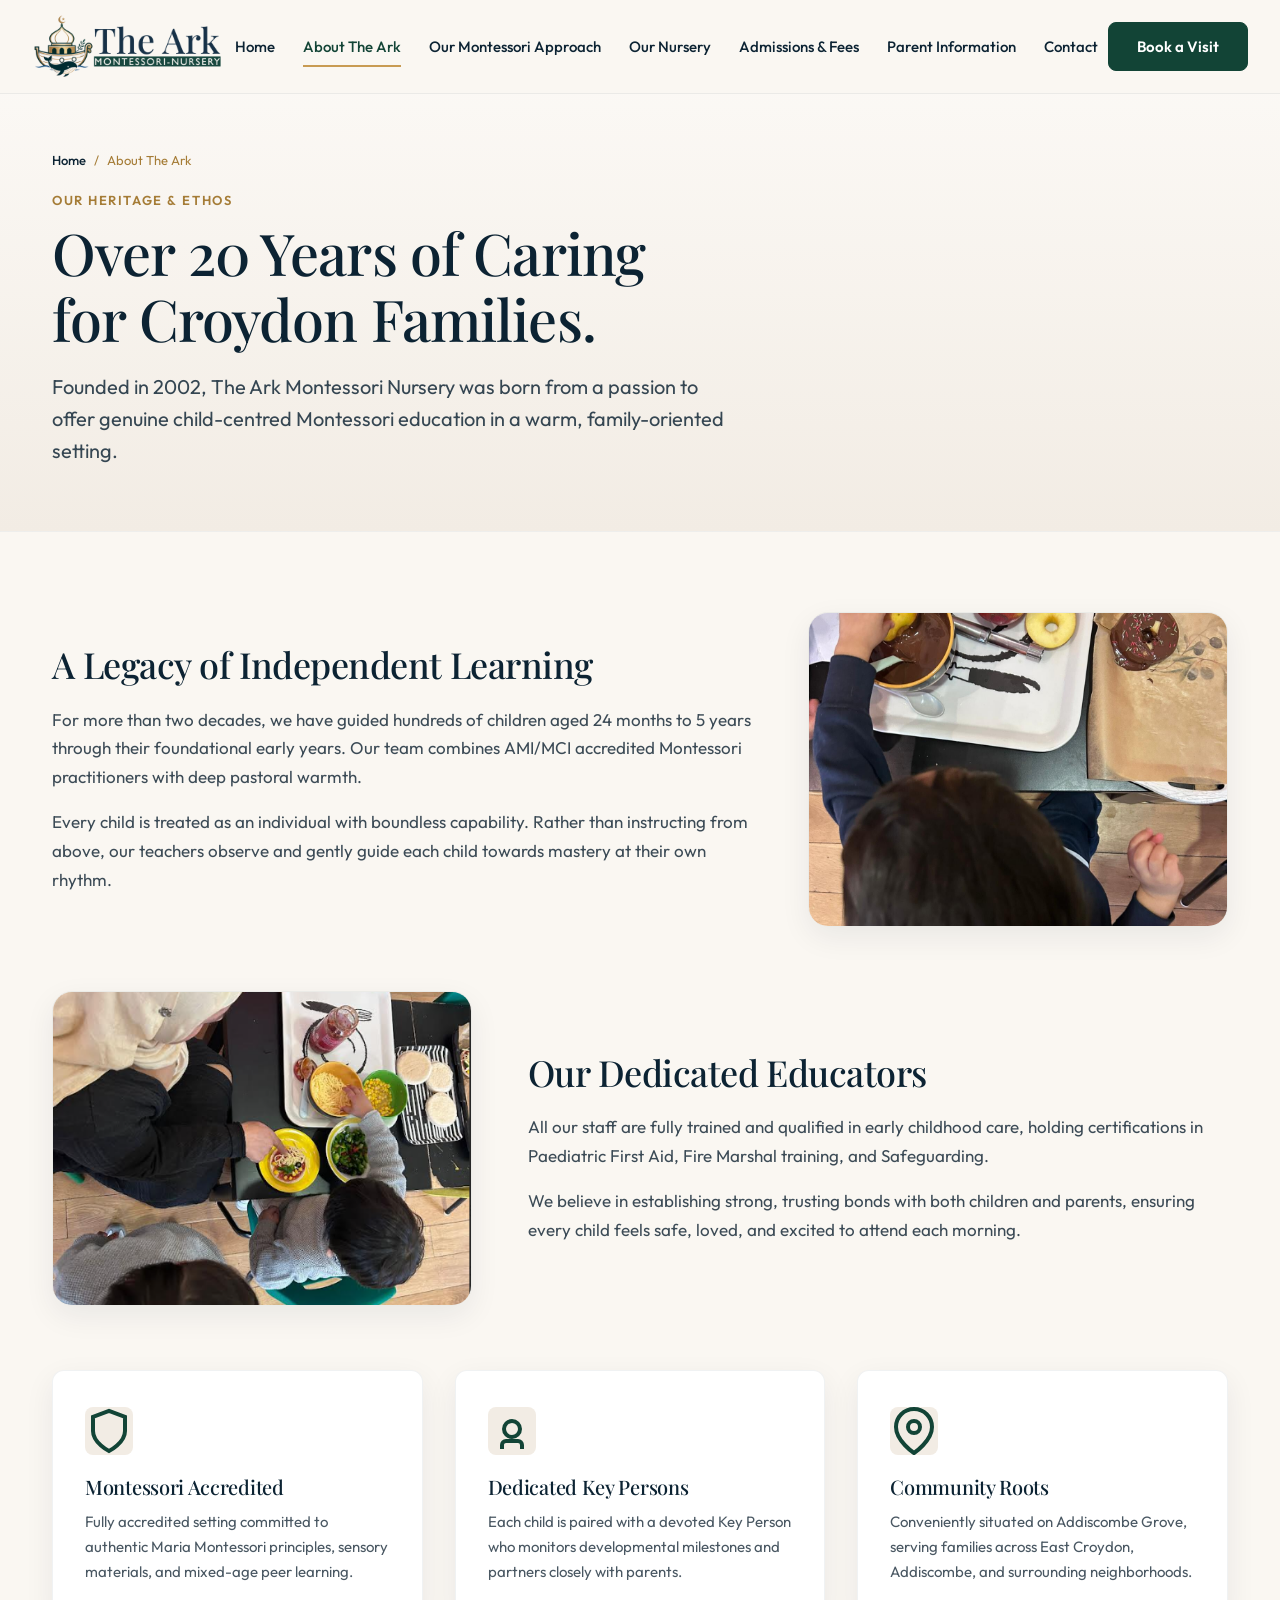
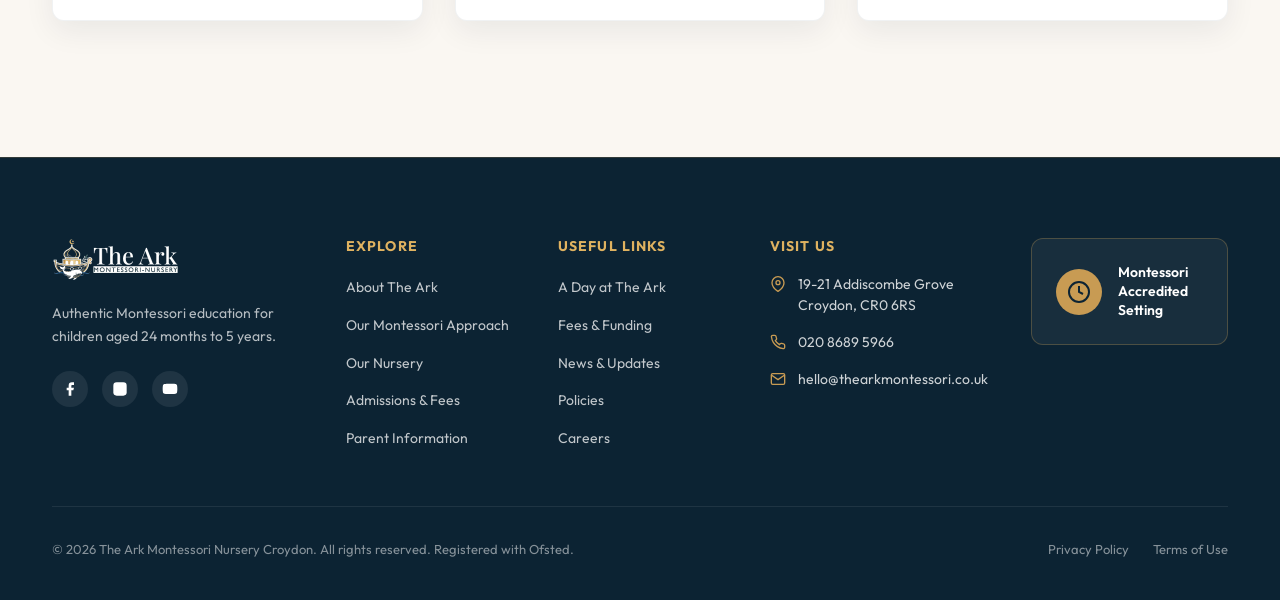
==== about.html @ 9f6eb1d5 "Update Step 1-4 apparatus images to vibrant high-res studio photography & enhance card sizing" ====
<!DOCTYPE html>
<html lang="en">
<head>
  <meta charset="UTF-8">
  <meta name="viewport" content="width=device-width, initial-scale=1.0">
  <title>About Us | The Ark Montessori Nursery Croydon</title>
  <meta name="description" content="Learn about The Ark Montessori Nursery's 20+ year heritage in Croydon, our qualified educators, and our dedication to authentic child-led Montessori education.">
  
  <link rel="stylesheet" href="css/tokens.css">
  <link rel="stylesheet" href="css/base.css">
  <link rel="stylesheet" href="css/header.css">
  <link rel="stylesheet" href="css/subpages.css">
  <link rel="stylesheet" href="css/footer.css">
  <link rel="stylesheet" href="css/modal.css">
</head>
<body>

  <!-- Site Header -->
  <header class="site-header" id="header">
    <div class="header-inner">
      <a href="index.html" class="brand-logo" aria-label="The Ark Home">
        <img src="assets/images/logo-horizontal.png" alt="The Ark Montessori Nursery">
      </a>
      <nav class="desktop-nav" aria-label="Primary Navigation">
        <a href="index.html" class="nav-link">Home</a>
        <a href="about.html" class="nav-link active">About The Ark</a>
        <a href="our-approach.html" class="nav-link">Our Montessori Approach</a>
        <a href="our-environment.html" class="nav-link">Our Nursery</a>
        <a href="admissions.html" class="nav-link">Admissions & Fees</a>
        <a href="parent-info.html" class="nav-link">Parent Information</a>
        <a href="contact.html" class="nav-link">Contact</a>
      </nav>
      <div class="header-actions">
        <button type="button" class="btn btn-primary btn-book-visit">Book a Visit</button>
        <button type="button" class="mobile-toggle" aria-label="Toggle navigation menu" aria-expanded="false">
          <span class="hamburger-line"></span>
          <span class="hamburger-line"></span>
          <span class="hamburger-line"></span>
        </button>
      </div>
    </div>
  </header>

  <!-- Mobile Drawer -->
  <div class="mobile-drawer-backdrop"></div>
  <aside class="mobile-drawer">
    <ul class="mobile-nav-list">
      <li><a href="index.html" class="mobile-nav-link">Home <span>→</span></a></li>
      <li><a href="about.html" class="mobile-nav-link">About The Ark <span>→</span></a></li>
      <li><a href="our-approach.html" class="mobile-nav-link">Our Montessori Approach <span>→</span></a></li>
      <li><a href="our-environment.html" class="mobile-nav-link">Our Nursery <span>→</span></a></li>
      <li><a href="admissions.html" class="mobile-nav-link">Admissions & Fees <span>→</span></a></li>
      <li><a href="parent-info.html" class="mobile-nav-link">Parent Information <span>→</span></a></li>
      <li><a href="contact.html" class="mobile-nav-link">Contact <span>→</span></a></li>
    </ul>
  </aside>

  <main>
    <!-- Subpage Hero -->
    <section class="subpage-hero">
      <div class="container">
        <div class="breadcrumb">
          <a href="index.html">Home</a> <span>/</span> <span>About The Ark</span>
        </div>
        <span class="eyebrow">OUR HERITAGE & ETHOS</span>
        <h1 class="subpage-title">Over 20 Years of Caring<br>for Croydon Families.</h1>
        <p class="subpage-lead">Founded in 2002, The Ark Montessori Nursery was born from a passion to offer genuine child-centred Montessori education in a warm, family-oriented setting.</p>
      </div>
    </section>

    <!-- Subpage Content -->
    <section class="subpage-content">
      <div class="container">
        <div class="subpage-split">
          <div>
            <h2 style="font-size: 2.25rem; margin-bottom: 1.25rem; font-weight: 500;">A Legacy of Independent Learning</h2>
            <p style="margin-bottom: 1rem;">For more than two decades, we have guided hundreds of children aged 24 months to 5 years through their foundational early years. Our team combines AMI/MCI accredited Montessori practitioners with deep pastoral warmth.</p>
            <p>Every child is treated as an individual with boundless capability. Rather than instructing from above, our teachers observe and gently guide each child towards mastery at their own rhythm.</p>
          </div>
          <div class="subpage-image-box">
            <img src="assets/images/legacy-children.jpg" alt="Children engaged in learning at The Ark Montessori Nursery">
          </div>
        </div>

        <div class="subpage-split reverse">
          <div class="subpage-image-box">
            <img src="assets/images/team-educators.png" alt="The Ark Montessori Nursery qualified early years educators">
          </div>
          <div>
            <h2 style="font-size: 2.25rem; margin-bottom: 1.25rem; font-weight: 500;">Our Dedicated Educators</h2>
            <p style="margin-bottom: 1rem;">All our staff are fully trained and qualified in early childhood care, holding certifications in Paediatric First Aid, Fire Marshal training, and Safeguarding.</p>
            <p>We believe in establishing strong, trusting bonds with both children and parents, ensuring every child feels safe, loved, and excited to attend each morning.</p>
          </div>
        </div>

        <div class="feature-grid">
          <div class="feature-card">
            <div class="feature-card-icon">
              <svg viewBox="0 0 24 24" fill="none" stroke="currentColor" stroke-width="2"><path d="M12 22C12 22 20 18 20 12V5L12 2L4 5V12C4 18 12 22 12 22Z"/></svg>
            </div>
            <h3 class="feature-card-title">Montessori Accredited</h3>
            <p class="feature-card-desc">Fully accredited setting committed to authentic Maria Montessori principles, sensory materials, and mixed-age peer learning.</p>
          </div>

          <div class="feature-card">
            <div class="feature-card-icon">
              <svg viewBox="0 0 24 24" fill="none" stroke="currentColor" stroke-width="2"><path d="M17 21V19C17 17.9 16.1 17 15 17H9C7.9 17 7 17.9 7 19V21"/><circle cx="12" cy="11" r="4"/></svg>
            </div>
            <h3 class="feature-card-title">Dedicated Key Persons</h3>
            <p class="feature-card-desc">Each child is paired with a devoted Key Person who monitors developmental milestones and partners closely with parents.</p>
          </div>

          <div class="feature-card">
            <div class="feature-card-icon">
              <svg viewBox="0 0 24 24" fill="none" stroke="currentColor" stroke-width="2"><path d="M21 10C21 17 12 23 12 23C12 23 3 17 3 10C3 5 7 1 12 1C17 1 21 5 21 10Z"/><circle cx="12" cy="10" r="3"/></svg>
            </div>
            <h3 class="feature-card-title">Community Roots</h3>
            <p class="feature-card-desc">Conveniently situated on Addiscombe Grove, serving families across East Croydon, Addiscombe, and surrounding neighborhoods.</p>
          </div>
        </div>
      </div>
    </section>
  </main>

  <!-- Site Footer (Unified Modular Component) -->
  <footer class="site-footer"></footer>

  <script type="module" src="js/main.js"></script>
</body>
</html>
---- css/tokens.css ----
/**
 * The Ark Montessori Nursery - Design Tokens
 * Master Brand Palette & Design Constants
 */

:root {
  /* Brand Palette from Official Ark Identity */
  --color-navy: #0C2333;
  --color-navy-dark: #071722;
  --color-navy-light: #18374D;
  
  --color-forest: #124436;
  --color-forest-dark: #0D3328;
  --color-forest-light: #1B5C4A;
  --color-teal: #1A4D43;
  
  --color-gold: #C89B53;
  --color-gold-light: #DFB260;
  --color-gold-dark: #A57C36;
  --color-gold-subtle: #F4E8D2;
  
  --color-cream: #FAF7F2;
  --color-cream-light: #FDFBF8;
  --color-sand: #F2ECE4;
  --color-sand-dark: #E5DCD1;
  --color-warm-gray: #716D68;
  --color-warm-gray-light: #9B968F;
  
  --color-terracotta: #C26D55;
  --color-terracotta-light: #E7A896;
  
  --color-white: #FFFFFF;
  --color-black: #111111;
  
  /* Typography */
  --font-serif: 'Playfair Display', Georgia, serif;
  --font-serif-accent: 'Newsreader', 'Cormorant Garamond', 'Playfair Display', Georgia, serif;
  --font-sans: 'Outfit', -apple-system, BlinkMacSystemFont, 'Segoe UI', Roboto, sans-serif;
  
  /* Spacing Scale */
  --space-xs: 0.25rem;
  --space-sm: 0.5rem;
  --space-md: 1rem;
  --space-lg: 1.5rem;
  --space-xl: 2rem;
  --space-2xl: 3rem;
  --space-3xl: 4.5rem;
  --space-4xl: 6rem;
  
  /* Layout & Containers */
  --container-max: 1240px;
  --container-wide: 1380px;
  --container-narrow: 980px;
  --header-height: 94px;
  
  /* Radii */
  --radius-xs: 4px;
  --radius-sm: 8px;
  --radius-md: 12px;
  --radius-lg: 20px;
  --radius-xl: 32px;
  --radius-full: 9999px;
  
  /* Shadows */
  --shadow-subtle: 0 4px 20px rgba(12, 35, 51, 0.05);
  --shadow-card: 0 10px 30px rgba(12, 35, 51, 0.07);
  --shadow-card-hover: 0 16px 40px rgba(12, 35, 51, 0.12);
  --shadow-modal: 0 25px 60px rgba(7, 23, 34, 0.35);
  
  /* Transitions */
  --transition-fast: 0.2s cubic-bezier(0.16, 1, 0.3, 1);
  --transition-smooth: 0.35s cubic-bezier(0.16, 1, 0.3, 1);
  --transition-slow: 0.6s cubic-bezier(0.16, 1, 0.3, 1);
}
---- css/base.css ----
/**
 * The Ark Montessori Nursery - Base Styles
 * Resets, typography, layout containers & core utilities
 */

@import url('https://fonts.googleapis.com/css2?family=Cormorant+Garamond:ital,wght@1,400;1,500;1,600&family=Newsreader:ital,opsz,wght@1,6..72,400;1,6..72,500&family=Outfit:wght@300;400;500;600;700&family=Playfair+Display:ital,wght@0,400;0,500;0,600;0,700;1,400;1,500&display=swap');

*, *::before, *::after {
  box-sizing: border-box;
  margin: 0;
  padding: 0;
}

html {
  font-size: 16px;
  scroll-behavior: smooth;
  -webkit-font-smoothing: antialiased;
  -moz-osx-font-smoothing: grayscale;
}

body {
  font-family: var(--font-sans);
  background-color: var(--color-cream);
  color: var(--color-navy);
  line-height: 1.6;
  font-weight: 400;
  overflow-x: hidden;
}

img, svg, picture {
  display: block;
  max-width: 100%;
  height: auto;
}

a {
  color: inherit;
  text-decoration: none;
  transition: color var(--transition-fast);
}

button {
  font-family: inherit;
  cursor: pointer;
  border: none;
  background: none;
}

/* Typography Hierarchy */
h1, h2, h3, h4, .font-serif {
  font-family: var(--font-serif);
  font-weight: 500;
  color: var(--color-navy);
  line-height: 1.15;
  letter-spacing: -0.015em;
}

.eyebrow {
  font-family: var(--font-sans);
  font-size: 0.8125rem;
  font-weight: 600;
  text-transform: uppercase;
  letter-spacing: 0.12em;
  color: var(--color-gold-dark);
  margin-bottom: var(--space-sm);
  display: inline-block;
}

.nowrap {
  white-space: nowrap;
}

p {
  color: #3C4B56;
  font-size: 1.0625rem;
  line-height: 1.7;
}

/* Layout Containers */
.container {
  width: 100%;
  max-width: var(--container-max);
  margin-left: auto;
  margin-right: auto;
  padding-left: var(--space-xl);
  padding-right: var(--space-xl);
}

.container-wide {
  width: 100%;
  max-width: var(--container-wide);
  margin-left: auto;
  margin-right: auto;
  padding-left: var(--space-xl);
  padding-right: var(--space-xl);
}

/* Buttons & Interactive Elements */
.btn {
  display: inline-flex;
  align-items: center;
  justify-content: center;
  gap: 0.5rem;
  padding: 0.875rem 1.75rem;
  font-size: 0.9375rem;
  font-weight: 600;
  border-radius: var(--radius-sm);
  transition: all var(--transition-smooth);
  white-space: nowrap;
}

.btn-primary {
  background-color: var(--color-forest);
  color: var(--color-white);
  border: 1px solid var(--color-forest);
}

.btn-primary:hover {
  background-color: var(--color-forest-dark);
  border-color: var(--color-forest-dark);
  transform: translateY(-2px);
  box-shadow: 0 8px 20px rgba(18, 68, 54, 0.25);
}

.btn-secondary {
  background-color: var(--color-white);
  color: var(--color-navy);
  border: 1px solid rgba(12, 35, 51, 0.2);
}

.btn-secondary:hover {
  border-color: var(--color-navy);
  background-color: var(--color-cream);
  transform: translateY(-2px);
}

.btn-gold {
  background-color: var(--color-gold);
  color: var(--color-navy);
  border: 1px solid var(--color-gold);
  font-weight: 600;
}

.btn-gold:hover {
  background-color: var(--color-gold-light);
  transform: translateY(-2px);
  box-shadow: 0 8px 20px rgba(200, 155, 83, 0.35);
}

.link-arrow {
  display: inline-flex;
  align-items: center;
  gap: 0.5rem;
  font-weight: 600;
  font-size: 0.9375rem;
  color: var(--color-navy);
  position: relative;
  padding-bottom: 2px;
}

.link-arrow::after {
  content: '';
  position: absolute;
  bottom: 0;
  left: 0;
  width: 0;
  height: 1.5px;
  background-color: var(--color-navy);
  transition: width var(--transition-smooth);
}

.link-arrow:hover::after {
  width: 100%;
}

.link-arrow span {
  transition: transform var(--transition-fast);
}

.link-arrow:hover span {
  transform: translateX(4px);
}

/* Accessibility & Reduced Motion */
@media (prefers-reduced-motion: reduce) {
  *, *::before, *::after {
    animation-duration: 0.01ms !important;
    animation-iteration-count: 1 !important;
    transition-duration: 0.01ms !important;
    scroll-behavior: auto !important;
  }
}

/* Focus styles for keyboard accessibility */
a:focus-visible, button:focus-visible, input:focus-visible, select:focus-visible, textarea:focus-visible {
  outline: 2px solid var(--color-gold);
  outline-offset: 3px;
}
---- css/header.css ----
/**
 * The Ark Montessori Nursery - Header Styles
 * Navigation bar, desktop menu, mobile drawer & sticky behavior
 */

.site-header {
  position: fixed;
  top: 0;
  left: 0;
  right: 0;
  height: var(--header-height);
  background-color: rgba(250, 247, 242, 0.95);
  backdrop-filter: blur(12px);
  -webkit-backdrop-filter: blur(12px);
  z-index: 1000;
  border-bottom: 1px solid rgba(12, 35, 51, 0.06);
  transition: background-color var(--transition-smooth), box-shadow var(--transition-smooth), height var(--transition-smooth);
}

.site-header.scrolled {
  box-shadow: 0 4px 20px rgba(12, 35, 51, 0.06);
  background-color: rgba(250, 247, 242, 0.98);
}

.header-inner {
  display: flex;
  align-items: center;
  justify-content: space-between;
  height: 100%;
  max-width: var(--container-wide);
  margin: 0 auto;
  padding: 0 var(--space-xl);
}

/* Brand Logo */
.brand-logo {
  display: flex;
  align-items: center;
  text-decoration: none;
  transition: opacity var(--transition-fast);
}

.brand-logo:hover {
  opacity: 0.9;
}

.brand-logo img {
  height: 66px;
  width: auto;
  object-fit: contain;
  transition: transform var(--transition-fast);
}

.brand-logo:hover img {
  transform: scale(1.03);
}

/* Desktop Navigation Menu */
.desktop-nav {
  display: flex;
  align-items: center;
  gap: 1.75rem;
}

.nav-link {
  font-size: 0.9375rem;
  font-weight: 500;
  color: var(--color-navy);
  padding: 0.5rem 0;
  position: relative;
  transition: color var(--transition-fast);
}

.nav-link::after {
  content: '';
  position: absolute;
  bottom: 0;
  left: 0;
  width: 0;
  height: 2px;
  background-color: var(--color-gold);
  transition: width var(--transition-smooth);
}

.nav-link:hover, .nav-link.active {
  color: var(--color-forest);
}

.nav-link:hover::after, .nav-link.active::after {
  width: 100%;
}

.header-actions {
  display: flex;
  align-items: center;
  gap: 1rem;
}

/* Mobile Hamburger Toggle */
.mobile-toggle {
  display: none;
  flex-direction: column;
  justify-content: center;
  align-items: center;
  width: 44px;
  height: 44px;
  padding: 0;
  background: transparent;
  border-radius: var(--radius-sm);
  z-index: 1100;
}

.hamburger-line {
  width: 24px;
  height: 2px;
  background-color: var(--color-navy);
  margin: 3px 0;
  transition: transform var(--transition-smooth), opacity var(--transition-smooth);
  border-radius: 2px;
}

.mobile-toggle.is-active .hamburger-line:nth-child(1) {
  transform: translateY(8px) rotate(45deg);
}

.mobile-toggle.is-active .hamburger-line:nth-child(2) {
  opacity: 0;
}

.mobile-toggle.is-active .hamburger-line:nth-child(3) {
  transform: translateY(-8px) rotate(-45deg);
}

/* Mobile Slide-Out Drawer Navigation */
.mobile-drawer-backdrop {
  position: fixed;
  top: 0;
  left: 0;
  width: 100%;
  height: 100vh;
  background: rgba(12, 35, 51, 0.5);
  backdrop-filter: blur(4px);
  opacity: 0;
  visibility: hidden;
  transition: all var(--transition-smooth);
  z-index: 1040;
}

.mobile-drawer-backdrop.is-open {
  opacity: 1;
  visibility: visible;
}

.mobile-drawer {
  position: fixed;
  top: 0;
  right: -100%;
  width: 85%;
  max-width: 380px;
  height: 100vh;
  background-color: var(--color-cream-light);
  box-shadow: -10px 0 40px rgba(12, 35, 51, 0.15);
  z-index: 1050;
  display: flex;
  flex-direction: column;
  padding: 6rem 2rem 2.5rem;
  transition: right var(--transition-smooth);
  overflow-y: auto;
}

.mobile-drawer.is-open {
  right: 0;
}

.mobile-nav-list {
  list-style: none;
  display: flex;
  flex-direction: column;
  gap: 1.25rem;
  margin-bottom: 2rem;
}

.mobile-nav-link {
  font-size: 1.25rem;
  font-family: var(--font-serif);
  font-weight: 500;
  color: var(--color-navy);
  display: flex;
  align-items: center;
  justify-content: space-between;
  padding: 0.5rem 0;
  border-bottom: 1px solid rgba(12, 35, 51, 0.08);
}

.mobile-drawer-footer {
  margin-top: auto;
  display: flex;
  flex-direction: column;
  gap: 1.25rem;
}

.mobile-drawer-contact {
  font-size: 0.875rem;
  color: var(--color-warm-gray);
  line-height: 1.5;
}

/* Responsive Rules for Header */
@media (max-width: 1080px) {
  .desktop-nav {
    display: none;
  }
  
  .mobile-toggle {
    display: flex;
  }
}

@media (max-width: 576px) {
  :root {
    --header-height: 72px;
  }
  
  .brand-logo img {
    height: 40px;
  }
  
  .header-actions .btn {
    display: none;
  }
}
---- css/subpages.css ----
/**
 * The Ark Montessori Nursery - Interior Subpages Styles
 * Shared styles for About, Approach, Environment, Admissions, Parent Info & Contact
 */

.subpage-hero {
  padding-top: calc(var(--header-height) + 3.5rem);
  padding-bottom: 4rem;
  background: linear-gradient(180deg, var(--color-cream-light) 0%, var(--color-sand) 100%);
  border-bottom: 1px solid rgba(12, 35, 51, 0.06);
}

.breadcrumb {
  display: flex;
  align-items: center;
  gap: 0.5rem;
  font-size: 0.8125rem;
  color: var(--color-warm-gray);
  margin-bottom: 1rem;
}

.breadcrumb a {
  color: var(--color-navy);
  font-weight: 500;
}

.breadcrumb span {
  color: var(--color-gold-dark);
}

.subpage-title {
  font-size: clamp(2.5rem, 4.5vw, 3.75rem);
  font-weight: 500;
  line-height: 1.15;
  color: var(--color-navy);
  margin-bottom: 1.25rem;
}

.subpage-lead {
  font-size: 1.25rem;
  line-height: 1.6;
  color: #354652;
  max-width: 680px;
}

.subpage-content {
  padding: 5rem 0;
}

/* Feature Grid Cards */
.feature-grid {
  display: grid;
  grid-template-columns: repeat(3, 1fr);
  gap: 2rem;
  margin: 3.5rem 0;
}

.feature-card {
  background-color: var(--color-white);
  border-radius: var(--radius-md);
  padding: 2.25rem 2rem;
  box-shadow: var(--shadow-card);
  border: 1px solid rgba(12, 35, 51, 0.06);
  transition: transform var(--transition-smooth);
}

.feature-card:hover {
  transform: translateY(-4px);
}

.feature-card-icon {
  width: 48px;
  height: 48px;
  border-radius: var(--radius-sm);
  background-color: var(--color-sand);
  color: var(--color-forest);
  display: flex;
  align-items: center;
  justify-content: center;
  margin-bottom: 1.25rem;
}

.feature-card-title {
  font-size: 1.25rem;
  font-family: var(--font-serif);
  color: var(--color-navy);
  margin-bottom: 0.75rem;
}

.feature-card-desc {
  font-size: 0.9375rem;
  line-height: 1.65;
  color: #4A5863;
}

/* Fee & Admission Tables */
.table-wrapper {
  background-color: var(--color-white);
  border-radius: var(--radius-md);
  box-shadow: var(--shadow-card);
  border: 1px solid rgba(12, 35, 51, 0.08);
  overflow-x: auto;
  margin: 2.5rem 0;
}

.pricing-table {
  width: 100%;
  border-collapse: collapse;
  text-align: left;
}

.pricing-table th {
  background-color: var(--color-sand);
  padding: 1.25rem 1.5rem;
  font-size: 0.875rem;
  font-weight: 700;
  text-transform: uppercase;
  letter-spacing: 0.05em;
  color: var(--color-navy);
  border-bottom: 1px solid rgba(12, 35, 51, 0.08);
}

.pricing-table td {
  padding: 1.25rem 1.5rem;
  font-size: 0.9375rem;
  border-bottom: 1px solid rgba(12, 35, 51, 0.06);
  color: #3C4B56;
}

.pricing-table tr:last-child td {
  border-bottom: none;
}

/* FAQ Accordion */
.faq-list {
  display: flex;
  flex-direction: column;
  gap: 1rem;
  margin-top: 2.5rem;
}

.faq-item {
  background-color: var(--color-white);
  border-radius: var(--radius-sm);
  border: 1px solid rgba(12, 35, 51, 0.08);
  overflow: hidden;
}

.faq-question {
  width: 100%;
  padding: 1.25rem 1.5rem;
  text-align: left;
  font-size: 1.0625rem;
  font-weight: 600;
  color: var(--color-navy);
  display: flex;
  align-items: center;
  justify-content: space-between;
  cursor: pointer;
  transition: background-color var(--transition-fast);
}

.faq-question:hover {
  background-color: var(--color-sand);
}

.faq-answer {
  padding: 0 1.5rem 1.25rem;
  font-size: 0.9375rem;
  line-height: 1.65;
  color: #4A5863;
  display: none;
}

.faq-item.is-open .faq-answer {
  display: block;
}

@media (max-width: 900px) {
  .feature-grid {
    grid-template-columns: 1fr;
  }

  .subpage-split, .subpage-split.reverse {
    grid-template-columns: 1fr;
    gap: 2rem;
  }
}

/* Subpage Split Content Rows with Refined Smaller Images */
.subpage-split {
  display: grid;
  grid-template-columns: 1.25fr 0.75fr;
  gap: 3.5rem;
  align-items: center;
  margin-bottom: 4rem;
}

.subpage-split.reverse {
  grid-template-columns: 0.75fr 1.25fr;
}

.subpage-image-box {
  border-radius: var(--radius-lg);
  overflow: hidden;
  box-shadow: var(--shadow-card);
  max-width: 420px;
  width: 100%;
  margin: 0 auto;
  aspect-ratio: 4 / 3;
  border: 1px solid rgba(12, 35, 51, 0.06);
}

.subpage-image-box img {
  width: 100%;
  height: 100%;
  object-fit: cover;
}
---- css/footer.css ----
/**
 * The Ark Montessori Nursery - Footer Styles
 * 5-Column dark navy footer, contact info & accreditation badge
 */

.site-footer {
  background-color: var(--color-navy);
  color: var(--color-white);
  padding: 5rem 0 2.5rem;
  border-top: 1px solid rgba(200, 155, 83, 0.2);
  position: relative;
}

.footer-grid {
  display: grid;
  grid-template-columns: 1.5fr 1fr 1fr 1.3fr 1.2fr;
  gap: 3rem;
  margin-bottom: 3.5rem;
}

/* Brand Column */
.footer-brand {
  display: flex;
  flex-direction: column;
  align-items: flex-start;
}

.footer-logo {
  margin-bottom: 1.25rem;
  display: inline-block;
}

.footer-logo img {
  height: 44px;
  width: auto;
  object-fit: contain;
}

.footer-tagline {
  font-size: 0.875rem;
  line-height: 1.6;
  color: rgba(255, 255, 255, 0.7);
  margin-bottom: 1.5rem;
  max-width: 260px;
}

.footer-socials {
  display: flex;
  align-items: center;
  gap: 0.875rem;
}

.social-link {
  display: flex;
  align-items: center;
  justify-content: center;
  width: 36px;
  height: 36px;
  border-radius: 50%;
  background-color: rgba(255, 255, 255, 0.08);
  color: var(--color-white);
  transition: all var(--transition-fast);
}

.social-link:hover {
  background-color: var(--color-gold);
  color: var(--color-navy);
  transform: translateY(-2px);
}

.social-link svg {
  width: 16px;
  height: 16px;
}

/* Footer Link Columns */
.footer-col-title {
  font-family: var(--font-sans);
  font-size: 0.875rem;
  font-weight: 700;
  text-transform: uppercase;
  letter-spacing: 0.08em;
  color: var(--color-gold-light);
  margin-bottom: 1.25rem;
}

.footer-links {
  list-style: none;
  display: flex;
  flex-direction: column;
  gap: 0.75rem;
}

.footer-link {
  font-size: 0.875rem;
  color: rgba(255, 255, 255, 0.75);
  transition: color var(--transition-fast);
}

.footer-link:hover {
  color: var(--color-gold-light);
}

/* Contact Column */
.footer-contact-list {
  list-style: none;
  display: flex;
  flex-direction: column;
  gap: 1rem;
}

.footer-contact-item {
  display: flex;
  align-items: flex-start;
  gap: 0.75rem;
  font-size: 0.875rem;
  color: rgba(255, 255, 255, 0.8);
  line-height: 1.5;
}

.footer-contact-icon {
  color: var(--color-gold);
  margin-top: 2px;
  flex-shrink: 0;
}

.footer-contact-icon svg {
  width: 16px;
  height: 16px;
}

/* Accreditation Badge Card */
.accreditation-card {
  background: rgba(255, 255, 255, 0.05);
  border: 1px solid rgba(200, 155, 83, 0.3);
  border-radius: var(--radius-md);
  padding: 1.5rem;
  display: flex;
  align-items: center;
  gap: 1rem;
}

.badge-icon {
  width: 46px;
  height: 46px;
  border-radius: 50%;
  background-color: var(--color-gold);
  color: var(--color-navy);
  display: flex;
  align-items: center;
  justify-content: center;
  flex-shrink: 0;
}

.badge-icon svg {
  width: 24px;
  height: 24px;
}

.badge-text {
  font-size: 0.875rem;
  font-weight: 600;
  line-height: 1.35;
  color: var(--color-white);
}

/* Bottom Bar */
.footer-bottom {
  padding-top: 2rem;
  border-top: 1px solid rgba(255, 255, 255, 0.08);
  display: flex;
  align-items: center;
  justify-content: space-between;
  font-size: 0.8125rem;
  color: rgba(255, 255, 255, 0.5);
  flex-wrap: wrap;
  gap: 1rem;
}

.footer-legal-links {
  display: flex;
  gap: 1.5rem;
}

.footer-legal-links a:hover {
  color: var(--color-white);
}

/* Responsive Rules */
@media (max-width: 1100px) {
  .footer-grid {
    grid-template-columns: repeat(3, 1fr);
  }
  
  .footer-brand {
    grid-column: span 3;
    margin-bottom: 1rem;
  }
}

@media (max-width: 680px) {
  .footer-grid {
    grid-template-columns: 1fr;
    gap: 2rem;
  }
  
  .footer-brand {
    grid-column: span 1;
  }
  
  .footer-bottom {
    flex-direction: column;
    align-items: flex-start;
  }
}
---- css/modal.css ----
/**
 * The Ark Montessori Nursery - Modal & Overlay Styles
 * "Book a Visit" modal, apparatus inspector popup & toast notifications
 */

.modal-backdrop {
  position: fixed;
  top: 0;
  left: 0;
  width: 100vw;
  height: 100vh;
  background-color: rgba(7, 23, 34, 0.6);
  backdrop-filter: blur(8px);
  -webkit-backdrop-filter: blur(8px);
  z-index: 2000;
  display: flex;
  align-items: center;
  justify-content: center;
  padding: 1.5rem;
  opacity: 0;
  visibility: hidden;
  transition: all var(--transition-smooth);
}

.modal-backdrop.is-active {
  opacity: 1;
  visibility: visible;
}

.modal-card {
  background-color: var(--color-white);
  border-radius: var(--radius-lg);
  max-width: 580px;
  width: 100%;
  box-shadow: var(--shadow-modal);
  border: 1px solid rgba(12, 35, 51, 0.08);
  position: relative;
  overflow: hidden;
  transform: translateY(20px) scale(0.97);
  transition: all var(--transition-smooth);
  max-height: 90vh;
  display: flex;
  flex-direction: column;
}

.modal-backdrop.is-active .modal-card {
  transform: translateY(0) scale(1);
}

.modal-header {
  padding: 2rem 2.25rem 1.25rem;
  border-bottom: 1px solid rgba(12, 35, 51, 0.06);
  display: flex;
  align-items: center;
  justify-content: space-between;
  background-color: var(--color-cream-light);
}

.modal-title {
  font-size: 1.5rem;
  font-family: var(--font-serif);
  color: var(--color-navy);
}

.modal-close {
  width: 36px;
  height: 36px;
  border-radius: 50%;
  display: flex;
  align-items: center;
  justify-content: center;
  color: var(--color-warm-gray);
  transition: all var(--transition-fast);
}

.modal-close:hover {
  background-color: var(--color-sand);
  color: var(--color-navy);
}

.modal-body {
  padding: 2rem 2.25rem;
  overflow-y: auto;
}

/* Form Controls */
.form-group {
  margin-bottom: 1.25rem;
}

.form-label {
  display: block;
  font-size: 0.875rem;
  font-weight: 600;
  color: var(--color-navy);
  margin-bottom: 0.375rem;
}

.form-input, .form-select, .form-textarea {
  width: 100%;
  padding: 0.75rem 1rem;
  border-radius: var(--radius-sm);
  border: 1px solid rgba(12, 35, 51, 0.18);
  background-color: var(--color-cream-light);
  font-family: inherit;
  font-size: 0.9375rem;
  color: var(--color-navy);
  transition: border-color var(--transition-fast), box-shadow var(--transition-fast);
}

.form-input:focus, .form-select:focus, .form-textarea:focus {
  outline: none;
  border-color: var(--color-forest);
  background-color: var(--color-white);
  box-shadow: 0 0 0 3px rgba(18, 68, 54, 0.12);
}

.form-row {
  display: grid;
  grid-template-columns: 1fr 1fr;
  gap: 1rem;
}

/* Success Confirmation Screen */
.modal-success-screen {
  display: none;
  text-align: center;
  padding: 3rem 1rem;
}

.modal-success-screen.is-visible {
  display: block;
}

.success-icon-badge {
  width: 64px;
  height: 64px;
  background-color: var(--color-forest);
  color: var(--color-white);
  border-radius: 50%;
  display: flex;
  align-items: center;
  justify-content: center;
  margin: 0 auto 1.5rem;
  font-size: 1.75rem;
}

/* Toast Notifications */
.toast-notification {
  position: fixed;
  bottom: 2rem;
  right: 2rem;
  background-color: var(--color-navy);
  color: var(--color-white);
  padding: 1rem 1.5rem;
  border-radius: var(--radius-sm);
  box-shadow: var(--shadow-modal);
  border-left: 4px solid var(--color-gold);
  z-index: 3000;
  display: flex;
  align-items: center;
  gap: 0.75rem;
  transform: translateY(100px);
  opacity: 0;
  transition: all var(--transition-smooth);
}

.toast-notification.is-shown {
  transform: translateY(0);
  opacity: 1;
}

@media (max-width: 576px) {
  .form-row {
    grid-template-columns: 1fr;
  }
  
  .modal-body {
    padding: 1.5rem 1.25rem;
  }
}
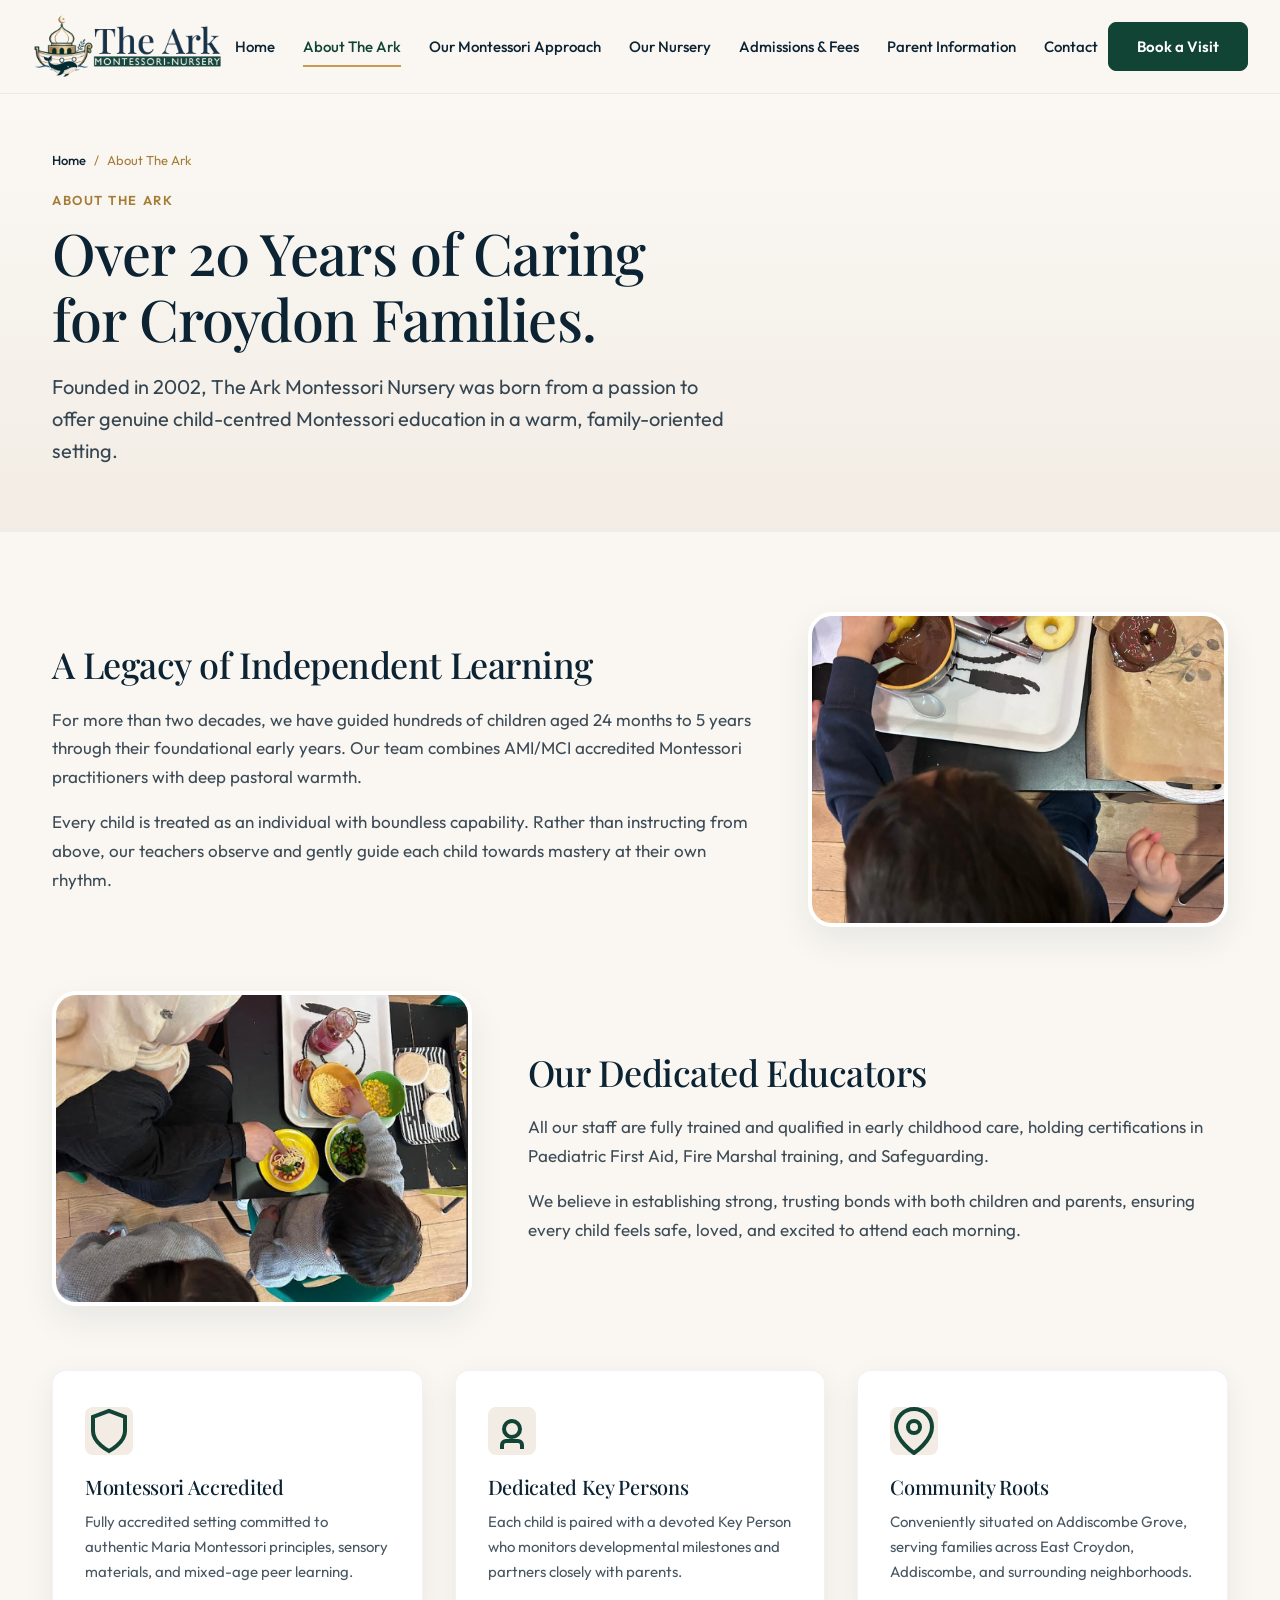
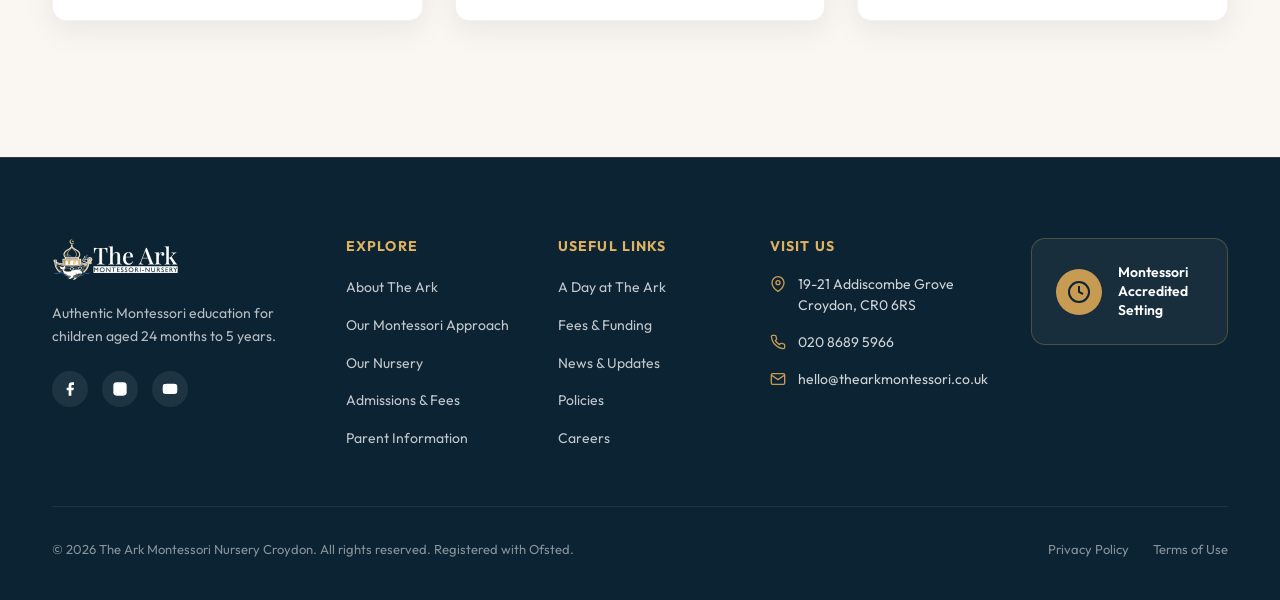
==== commit 184ffa6e: "Update Step 1-4 apparatus images to vibrant high-res studio photography & enhance card sizing" ====
--- a/about.html
+++ b/about.html
@@ -62,7 +62,7 @@
         <div class="breadcrumb">
           <a href="index.html">Home</a> <span>/</span> <span>About The Ark</span>
         </div>
-        <span class="eyebrow">OUR HERITAGE & ETHOS</span>
+        <span class="eyebrow">ABOUT THE ARK</span>
         <h1 class="subpage-title">Over 20 Years of Caring<br>for Croydon Families.</h1>
         <p class="subpage-lead">Founded in 2002, The Ark Montessori Nursery was born from a passion to offer genuine child-centred Montessori education in a warm, family-oriented setting.</p>
       </div>
@@ -73,8 +73,8 @@
       <div class="container">
         <div class="subpage-split">
           <div>
-            <h2 style="font-size: 2.25rem; margin-bottom: 1.25rem; font-weight: 500;">A Legacy of Independent Learning</h2>
-            <p style="margin-bottom: 1rem;">For more than two decades, we have guided hundreds of children aged 24 months to 5 years through their foundational early years. Our team combines AMI/MCI accredited Montessori practitioners with deep pastoral warmth.</p>
+            <h2 class="subpage-heading">A Legacy of Independent Learning</h2>
+            <p class="subpage-text">For more than two decades, we have guided hundreds of children aged 24 months to 5 years through their foundational early years. Our team combines AMI/MCI accredited Montessori practitioners with deep pastoral warmth.</p>
             <p>Every child is treated as an individual with boundless capability. Rather than instructing from above, our teachers observe and gently guide each child towards mastery at their own rhythm.</p>
           </div>
           <div class="subpage-image-box">
@@ -87,8 +87,8 @@
             <img src="assets/images/team-educators.png" alt="The Ark Montessori Nursery qualified early years educators">
           </div>
           <div>
-            <h2 style="font-size: 2.25rem; margin-bottom: 1.25rem; font-weight: 500;">Our Dedicated Educators</h2>
-            <p style="margin-bottom: 1rem;">All our staff are fully trained and qualified in early childhood care, holding certifications in Paediatric First Aid, Fire Marshal training, and Safeguarding.</p>
+            <h2 class="subpage-heading">Our Dedicated Educators</h2>
+            <p class="subpage-text">All our staff are fully trained and qualified in early childhood care, holding certifications in Paediatric First Aid, Fire Marshal training, and Safeguarding.</p>
             <p>We believe in establishing strong, trusting bonds with both children and parents, ensuring every child feels safe, loved, and excited to attend each morning.</p>
           </div>
         </div>
--- a/css/tokens.css
+++ b/css/tokens.css
@@ -56,9 +56,10 @@
   /* Radii */
   --radius-xs: 4px;
   --radius-sm: 8px;
-  --radius-md: 12px;
-  --radius-lg: 20px;
-  --radius-xl: 32px;
+  --radius-md: 14px;
+  --radius-lg: 24px;
+  --radius-xl: 36px;
+  --radius-arch: 100px 100px 24px 24px;
   --radius-full: 9999px;
   
   /* Shadows */
--- a/css/subpages.css
+++ b/css/subpages.css
@@ -203,12 +203,12 @@
 .subpage-image-box {
   border-radius: var(--radius-lg);
   overflow: hidden;
-  box-shadow: var(--shadow-card);
+  box-shadow: 0 14px 35px rgba(12, 35, 51, 0.08);
   max-width: 420px;
   width: 100%;
   margin: 0 auto;
   aspect-ratio: 4 / 3;
-  border: 1px solid rgba(12, 35, 51, 0.06);
+  border: 4px solid var(--color-white);
 }
 
 .subpage-image-box img {
@@ -216,3 +216,29 @@
   height: 100%;
   object-fit: cover;
 }
+
+/* Subpage Typography & List Utilities */
+.subpage-heading {
+  font-size: 2.25rem;
+  margin-bottom: 1.25rem;
+  font-weight: 500;
+}
+
+.subpage-text {
+  margin-bottom: 1rem;
+}
+
+.subpage-list {
+  list-style: none;
+  display: flex;
+  flex-direction: column;
+  gap: 0.75rem;
+  padding-left: 0;
+}
+
+.subpage-list li {
+  display: flex;
+  align-items: flex-start;
+  gap: 0.5rem;
+  font-size: 0.9375rem;
+}
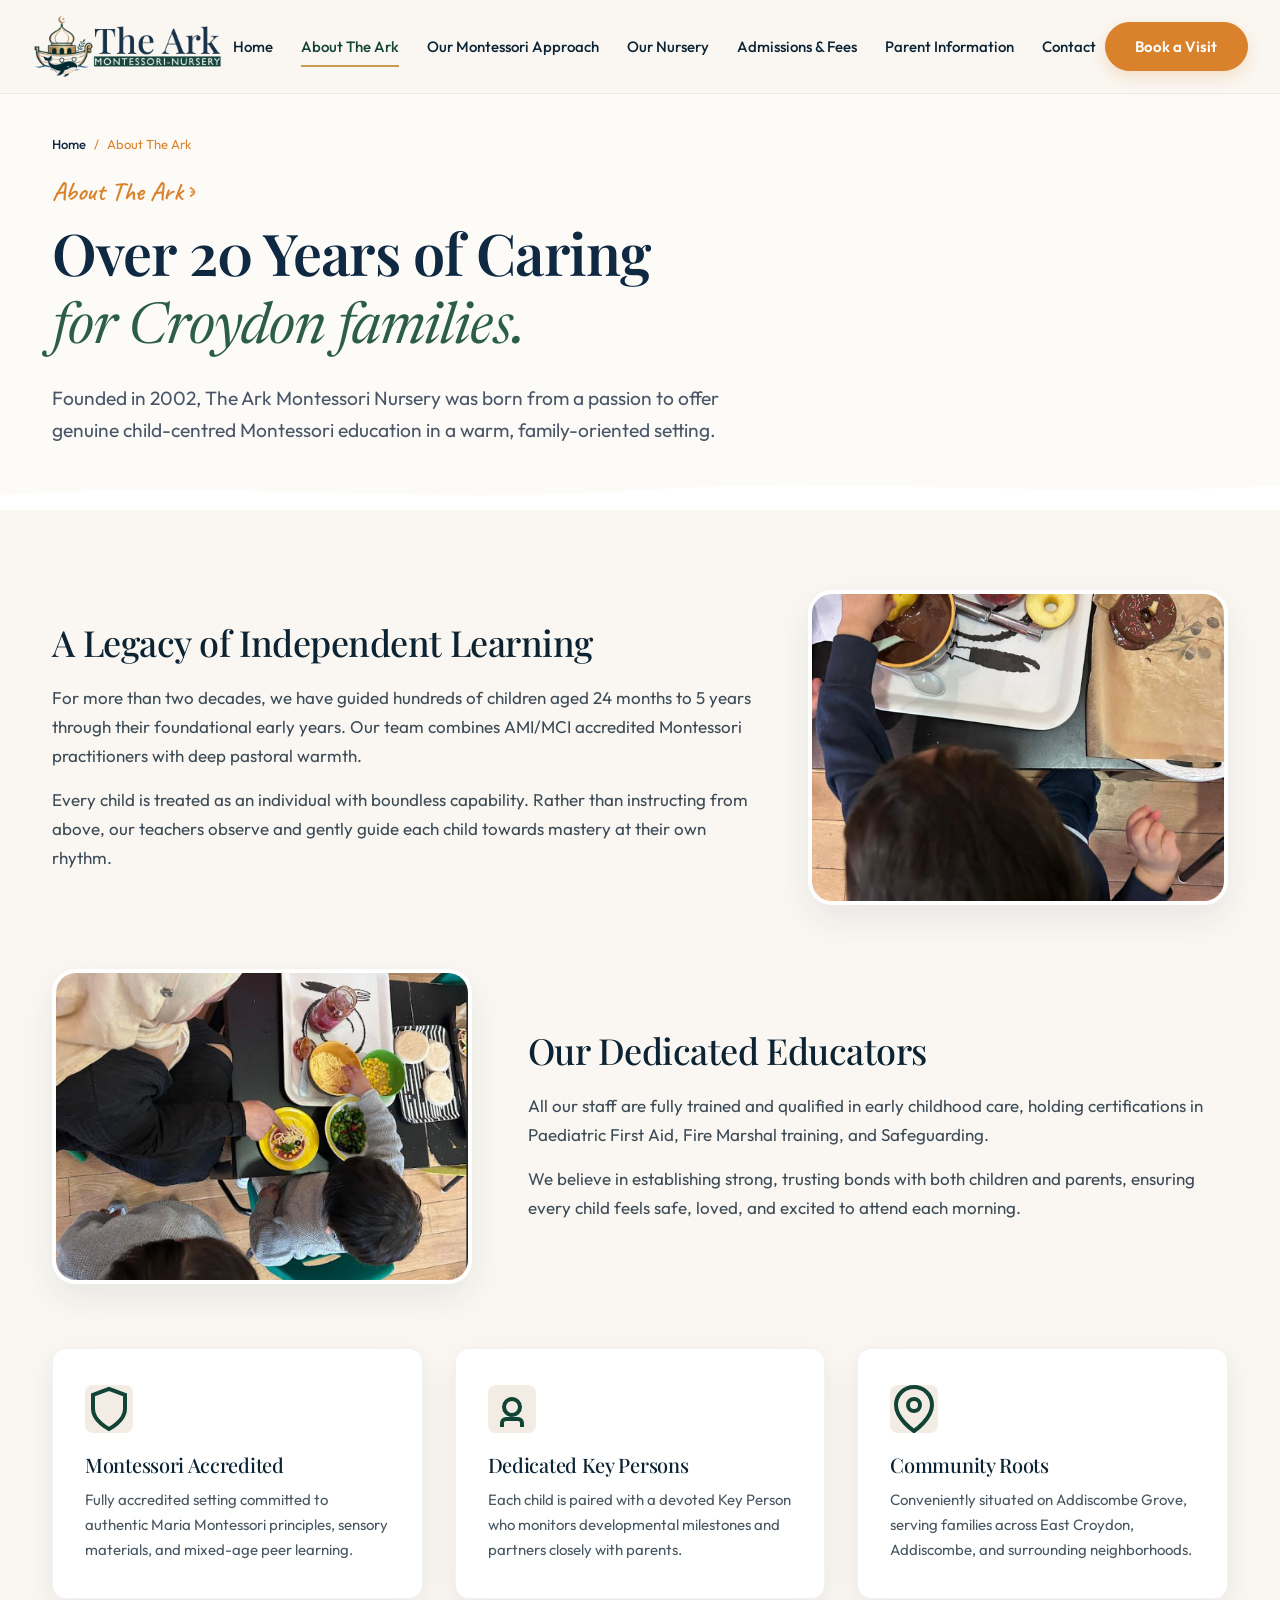
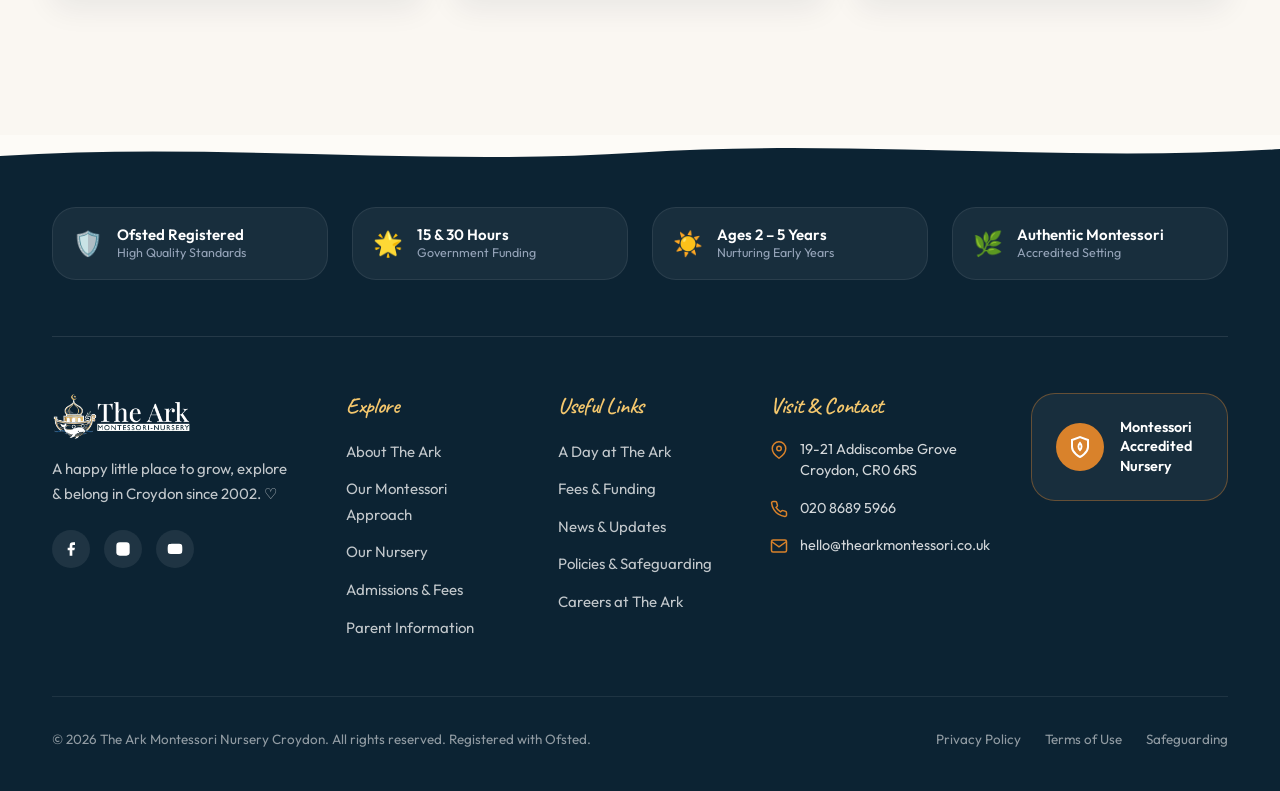
==== commit ced6db32: "Upgrade site-wide footer with reassurance badges & wave top, subpage hero headers, mobile drawer men" ====
--- a/about.html
+++ b/about.html
@@ -62,10 +62,16 @@
         <div class="breadcrumb">
           <a href="index.html">Home</a> <span>/</span> <span>About The Ark</span>
         </div>
-        <span class="eyebrow">ABOUT THE ARK</span>
-        <h1 class="subpage-title">Over 20 Years of Caring<br>for Croydon Families.</h1>
+        <span class="subpage-eyebrow">
+          About The Ark
+          <svg width="20" height="14" viewBox="0 0 24 16" fill="none"><path d="M3 8H7M2 3L6 6M2 13L6 10" stroke="#D9822B" stroke-width="2" stroke-linecap="round"/></svg>
+        </span>
+        <h1 class="subpage-title">Over 20 Years of Caring<br><span class="accent-italic">for Croydon families.</span></h1>
         <p class="subpage-lead">Founded in 2002, The Ark Montessori Nursery was born from a passion to offer genuine child-centred Montessori education in a warm, family-oriented setting.</p>
       </div>
+      <svg class="subpage-hero-wave" viewBox="0 0 1440 35" preserveAspectRatio="none" fill="none" xmlns="http://www.w3.org/2000/svg">
+        <path d="M0 20C240 5 480 30 720 15C960 0 1200 25 1440 10V35H0V20Z" fill="#FFFFFF"/>
+      </svg>
     </section>
 
     <!-- Subpage Content -->
--- a/css/tokens.css
+++ b/css/tokens.css
@@ -18,6 +18,10 @@
   --color-gold-light: #DFB260;
   --color-gold-dark: #A57C36;
   --color-gold-subtle: #F4E8D2;
+  --color-mustard: #D9822B;
+  --color-mustard-hover: #C57322;
+  --color-sage-light: #E3ECE5;
+  --color-sage-dark: #385E4E;
   
   --color-cream: #FAF7F2;
   --color-cream-light: #FDFBF8;
@@ -35,6 +39,7 @@
   /* Typography */
   --font-serif: 'Playfair Display', Georgia, serif;
   --font-serif-accent: 'Newsreader', 'Cormorant Garamond', 'Playfair Display', Georgia, serif;
+  --font-script: 'Caveat', cursive;
   --font-sans: 'Outfit', -apple-system, BlinkMacSystemFont, 'Segoe UI', Roboto, sans-serif;
   
   /* Spacing Scale */
--- a/css/base.css
+++ b/css/base.css
@@ -3,7 +3,7 @@
  * Resets, typography, layout containers & core utilities
  */
 
-@import url('https://fonts.googleapis.com/css2?family=Cormorant+Garamond:ital,wght@1,400;1,500;1,600&family=Newsreader:ital,opsz,wght@1,6..72,400;1,6..72,500&family=Outfit:wght@300;400;500;600;700&family=Playfair+Display:ital,wght@0,400;0,500;0,600;0,700;1,400;1,500&display=swap');
+@import url('https://fonts.googleapis.com/css2?family=Caveat:wght@500;600;700&family=Cormorant+Garamond:ital,wght@1,400;1,500;1,600&family=Newsreader:ital,opsz,wght@1,6..72,400;1,6..72,500&family=Outfit:wght@300;400;500;600;700&family=Playfair+Display:ital,wght@0,400;0,500;0,600;0,700;1,400;1,500&display=swap');
 
 *, *::before, *::after {
   box-sizing: border-box;
@@ -101,36 +101,37 @@
   align-items: center;
   justify-content: center;
   gap: 0.5rem;
-  padding: 0.875rem 1.75rem;
+  padding: 0.85rem 1.85rem;
   font-size: 0.9375rem;
   font-weight: 600;
-  border-radius: var(--radius-sm);
+  border-radius: var(--radius-full);
   transition: all var(--transition-smooth);
   white-space: nowrap;
 }
 
 .btn-primary {
-  background-color: var(--color-forest);
+  background-color: var(--color-mustard);
   color: var(--color-white);
-  border: 1px solid var(--color-forest);
+  border: 1px solid var(--color-mustard);
+  box-shadow: 0 6px 18px rgba(217, 130, 43, 0.22);
 }
 
 .btn-primary:hover {
-  background-color: var(--color-forest-dark);
-  border-color: var(--color-forest-dark);
+  background-color: var(--color-mustard-hover);
+  border-color: var(--color-mustard-hover);
   transform: translateY(-2px);
-  box-shadow: 0 8px 20px rgba(18, 68, 54, 0.25);
+  box-shadow: 0 10px 24px rgba(217, 130, 43, 0.32);
 }
 
 .btn-secondary {
   background-color: var(--color-white);
-  color: var(--color-navy);
-  border: 1px solid rgba(12, 35, 51, 0.2);
+  color: var(--color-sage-dark);
+  border: 1.5px solid #2C5E47;
 }
 
 .btn-secondary:hover {
-  border-color: var(--color-navy);
-  background-color: var(--color-cream);
+  border-color: var(--color-sage-dark);
+  background-color: #F4F8F5;
   transform: translateY(-2px);
 }
 
--- a/css/header.css
+++ b/css/header.css
@@ -158,8 +158,8 @@
   width: 85%;
   max-width: 380px;
   height: 100vh;
-  background-color: var(--color-cream-light);
-  box-shadow: -10px 0 40px rgba(12, 35, 51, 0.15);
+  background-color: #FDFBF7;
+  box-shadow: -10px 0 40px rgba(15, 41, 66, 0.18);
   z-index: 1050;
   display: flex;
   flex-direction: column;
@@ -176,20 +176,29 @@
   list-style: none;
   display: flex;
   flex-direction: column;
-  gap: 1.25rem;
+  gap: 0.85rem;
   margin-bottom: 2rem;
 }
 
 .mobile-nav-link {
-  font-size: 1.25rem;
+  font-size: 1.15rem;
   font-family: var(--font-serif);
-  font-weight: 500;
-  color: var(--color-navy);
+  font-weight: 600;
+  color: #0F2942;
   display: flex;
   align-items: center;
   justify-content: space-between;
-  padding: 0.5rem 0;
-  border-bottom: 1px solid rgba(12, 35, 51, 0.08);
+  padding: 0.8rem 1.15rem;
+  border-radius: var(--radius-lg);
+  background-color: #FFFFFF;
+  border: 1px solid rgba(15, 41, 66, 0.06);
+  transition: all var(--transition-fast);
+}
+
+.mobile-nav-link:hover {
+  background-color: #FAF5EE;
+  border-color: var(--color-mustard);
+  color: var(--color-mustard);
 }
 
 .mobile-drawer-footer {
@@ -201,8 +210,12 @@
 
 .mobile-drawer-contact {
   font-size: 0.875rem;
-  color: var(--color-warm-gray);
+  color: #64748B;
   line-height: 1.5;
+  background-color: #FFFFFF;
+  padding: 1rem 1.25rem;
+  border-radius: var(--radius-lg);
+  border: 1px solid rgba(15, 41, 66, 0.06);
 }
 
 /* Responsive Rules for Header */
--- a/css/subpages.css
+++ b/css/subpages.css
@@ -4,10 +4,22 @@
  */
 
 .subpage-hero {
-  padding-top: calc(var(--header-height) + 3.5rem);
+  padding-top: calc(var(--header-height) + 2.5rem);
   padding-bottom: 4rem;
-  background: linear-gradient(180deg, var(--color-cream-light) 0%, var(--color-sand) 100%);
-  border-bottom: 1px solid rgba(12, 35, 51, 0.06);
+  background-color: #FDFBF7;
+  position: relative;
+  overflow: hidden;
+}
+
+.subpage-eyebrow {
+  display: inline-flex;
+  align-items: center;
+  gap: 0.4rem;
+  font-family: var(--font-script);
+  font-size: 1.65rem;
+  font-weight: 600;
+  color: var(--color-mustard);
+  margin-bottom: 0.4rem;
 }
 
 .breadcrumb {
@@ -15,32 +27,50 @@
   align-items: center;
   gap: 0.5rem;
   font-size: 0.8125rem;
-  color: var(--color-warm-gray);
+  color: #64748B;
   margin-bottom: 1rem;
 }
 
 .breadcrumb a {
-  color: var(--color-navy);
+  color: #0F2942;
   font-weight: 500;
 }
 
 .breadcrumb span {
-  color: var(--color-gold-dark);
+  color: var(--color-mustard);
 }
 
 .subpage-title {
+  font-family: var(--font-serif);
   font-size: clamp(2.5rem, 4.5vw, 3.75rem);
-  font-weight: 500;
+  font-weight: 600;
   line-height: 1.15;
-  color: var(--color-navy);
+  color: #0F2942;
   margin-bottom: 1.25rem;
+  position: relative;
+}
+
+.subpage-title .accent-italic {
+  font-family: var(--font-serif-accent);
+  font-style: italic;
+  font-weight: 400;
+  color: #2C5E47;
 }
 
 .subpage-lead {
-  font-size: 1.25rem;
-  line-height: 1.6;
-  color: #354652;
+  font-size: 1.2rem;
+  line-height: 1.65;
+  color: #4A5568;
   max-width: 680px;
+}
+
+.subpage-hero-wave {
+  position: absolute;
+  bottom: 0;
+  left: 0;
+  width: 100%;
+  height: 35px;
+  pointer-events: none;
 }
 
 .subpage-content {
--- a/css/footer.css
+++ b/css/footer.css
@@ -1,14 +1,71 @@
 /**
  * The Ark Montessori Nursery - Footer Styles
- * 5-Column dark navy footer, contact info & accreditation badge
+ * Redesigned nursery footer with wave transition & reassurance badges
  */
 
 .site-footer {
-  background-color: var(--color-navy);
-  color: var(--color-white);
-  padding: 5rem 0 2.5rem;
-  border-top: 1px solid rgba(200, 155, 83, 0.2);
+  background-color: #0C2333;
+  color: #FFFFFF;
+  padding: 4.5rem 0 2.5rem;
   position: relative;
+  overflow: hidden;
+}
+
+.footer-wave {
+  position: absolute;
+  top: 0;
+  left: 0;
+  width: 100%;
+  height: 35px;
+  pointer-events: none;
+}
+
+/* 4 Reassurance Badges Row */
+.footer-reassurance-row {
+  display: grid;
+  grid-template-columns: repeat(4, 1fr);
+  gap: 1.5rem;
+  padding-bottom: 3.5rem;
+  margin-bottom: 3.5rem;
+  border-bottom: 1px solid rgba(255, 255, 255, 0.1);
+}
+
+.reassurance-badge {
+  display: flex;
+  align-items: center;
+  gap: 0.85rem;
+  background: rgba(255, 255, 255, 0.05);
+  border: 1px solid rgba(255, 255, 255, 0.08);
+  border-radius: var(--radius-lg);
+  padding: 1rem 1.25rem;
+  transition: transform var(--transition-smooth), background-color var(--transition-smooth);
+}
+
+.reassurance-badge:hover {
+  background: rgba(255, 255, 255, 0.09);
+  transform: translateY(-2px);
+}
+
+.reassurance-icon {
+  font-size: 1.5rem;
+  flex-shrink: 0;
+}
+
+.reassurance-text {
+  display: flex;
+  flex-direction: column;
+  line-height: 1.25;
+}
+
+.reassurance-text strong {
+  font-size: 0.9375rem;
+  font-weight: 600;
+  color: #FFFFFF;
+}
+
+.reassurance-text span {
+  font-size: 0.78125rem;
+  color: #94A3B8;
 }
 
 .footer-grid {
@@ -26,22 +83,22 @@
 }
 
 .footer-logo {
-  margin-bottom: 1.25rem;
+  margin-bottom: 1rem;
   display: inline-block;
 }
 
 .footer-logo img {
-  height: 44px;
+  height: 48px;
   width: auto;
   object-fit: contain;
 }
 
 .footer-tagline {
-  font-size: 0.875rem;
-  line-height: 1.6;
-  color: rgba(255, 255, 255, 0.7);
+  font-size: 0.9375rem;
+  line-height: 1.65;
+  color: rgba(255, 255, 255, 0.75);
   margin-bottom: 1.5rem;
-  max-width: 260px;
+  max-width: 270px;
 }
 
 .footer-socials {
@@ -54,17 +111,17 @@
   display: flex;
   align-items: center;
   justify-content: center;
-  width: 36px;
-  height: 36px;
+  width: 38px;
+  height: 38px;
   border-radius: 50%;
   background-color: rgba(255, 255, 255, 0.08);
-  color: var(--color-white);
+  color: #FFFFFF;
   transition: all var(--transition-fast);
 }
 
 .social-link:hover {
-  background-color: var(--color-gold);
-  color: var(--color-navy);
+  background-color: var(--color-mustard);
+  color: #FFFFFF;
   transform: translateY(-2px);
 }
 
@@ -75,12 +132,10 @@
 
 /* Footer Link Columns */
 .footer-col-title {
-  font-family: var(--font-sans);
-  font-size: 0.875rem;
-  font-weight: 700;
-  text-transform: uppercase;
-  letter-spacing: 0.08em;
-  color: var(--color-gold-light);
+  font-family: var(--font-script);
+  font-size: 1.4rem;
+  font-weight: 600;
+  color: #F4C76D;
   margin-bottom: 1.25rem;
 }
 
@@ -92,13 +147,13 @@
 }
 
 .footer-link {
-  font-size: 0.875rem;
+  font-size: 0.9375rem;
   color: rgba(255, 255, 255, 0.75);
   transition: color var(--transition-fast);
 }
 
 .footer-link:hover {
-  color: var(--color-gold-light);
+  color: #F4C76D;
 }
 
 /* Contact Column */
@@ -113,27 +168,27 @@
   display: flex;
   align-items: flex-start;
   gap: 0.75rem;
-  font-size: 0.875rem;
-  color: rgba(255, 255, 255, 0.8);
+  font-size: 0.9rem;
+  color: rgba(255, 255, 255, 0.82);
   line-height: 1.5;
 }
 
 .footer-contact-icon {
-  color: var(--color-gold);
+  color: var(--color-mustard);
   margin-top: 2px;
   flex-shrink: 0;
 }
 
 .footer-contact-icon svg {
-  width: 16px;
-  height: 16px;
+  width: 18px;
+  height: 18px;
 }
 
 /* Accreditation Badge Card */
 .accreditation-card {
   background: rgba(255, 255, 255, 0.05);
-  border: 1px solid rgba(200, 155, 83, 0.3);
-  border-radius: var(--radius-md);
+  border: 1.5px solid rgba(217, 130, 43, 0.4);
+  border-radius: var(--radius-lg);
   padding: 1.5rem;
   display: flex;
   align-items: center;
@@ -141,11 +196,11 @@
 }
 
 .badge-icon {
-  width: 46px;
-  height: 46px;
+  width: 48px;
+  height: 48px;
   border-radius: 50%;
-  background-color: var(--color-gold);
-  color: var(--color-navy);
+  background-color: var(--color-mustard);
+  color: #FFFFFF;
   display: flex;
   align-items: center;
   justify-content: center;
@@ -158,10 +213,10 @@
 }
 
 .badge-text {
-  font-size: 0.875rem;
+  font-size: 0.9rem;
   font-weight: 600;
   line-height: 1.35;
-  color: var(--color-white);
+  color: #FFFFFF;
 }
 
 /* Bottom Bar */
@@ -171,8 +226,8 @@
   display: flex;
   align-items: center;
   justify-content: space-between;
-  font-size: 0.8125rem;
-  color: rgba(255, 255, 255, 0.5);
+  font-size: 0.84rem;
+  color: rgba(255, 255, 255, 0.55);
   flex-wrap: wrap;
   gap: 1rem;
 }
@@ -183,11 +238,15 @@
 }
 
 .footer-legal-links a:hover {
-  color: var(--color-white);
+  color: #FFFFFF;
 }
 
 /* Responsive Rules */
 @media (max-width: 1100px) {
+  .footer-reassurance-row {
+    grid-template-columns: repeat(2, 1fr);
+  }
+  
   .footer-grid {
     grid-template-columns: repeat(3, 1fr);
   }
@@ -199,6 +258,10 @@
 }
 
 @media (max-width: 680px) {
+  .footer-reassurance-row {
+    grid-template-columns: 1fr;
+  }
+  
   .footer-grid {
     grid-template-columns: 1fr;
     gap: 2rem;
--- a/css/modal.css
+++ b/css/modal.css
@@ -29,11 +29,11 @@
 
 .modal-card {
   background-color: var(--color-white);
-  border-radius: var(--radius-lg);
+  border-radius: var(--radius-xl);
   max-width: 580px;
   width: 100%;
-  box-shadow: var(--shadow-modal);
-  border: 1px solid rgba(12, 35, 51, 0.08);
+  box-shadow: 0 25px 60px rgba(15, 41, 66, 0.25);
+  border: 1px solid rgba(15, 41, 66, 0.08);
   position: relative;
   overflow: hidden;
   transform: translateY(20px) scale(0.97);
@@ -48,18 +48,19 @@
 }
 
 .modal-header {
-  padding: 2rem 2.25rem 1.25rem;
-  border-bottom: 1px solid rgba(12, 35, 51, 0.06);
+  padding: 1.75rem 2.25rem 1.25rem;
+  border-bottom: 1px solid rgba(15, 41, 66, 0.06);
   display: flex;
   align-items: center;
   justify-content: space-between;
-  background-color: var(--color-cream-light);
+  background-color: #FDFBF7;
 }
 
 .modal-title {
-  font-size: 1.5rem;
+  font-size: 1.6rem;
   font-family: var(--font-serif);
-  color: var(--color-navy);
+  color: #0F2942;
+  font-weight: 600;
 }
 
 .modal-close {
@@ -69,13 +70,13 @@
   display: flex;
   align-items: center;
   justify-content: center;
-  color: var(--color-warm-gray);
+  color: #64748B;
   transition: all var(--transition-fast);
 }
 
 .modal-close:hover {
-  background-color: var(--color-sand);
-  color: var(--color-navy);
+  background-color: #FAF5EE;
+  color: #0F2942;
 }
 
 .modal-body {
@@ -92,27 +93,31 @@
   display: block;
   font-size: 0.875rem;
   font-weight: 600;
-  color: var(--color-navy);
+  color: #0F2942;
   margin-bottom: 0.375rem;
 }
 
 .form-input, .form-select, .form-textarea {
   width: 100%;
-  padding: 0.75rem 1rem;
-  border-radius: var(--radius-sm);
-  border: 1px solid rgba(12, 35, 51, 0.18);
-  background-color: var(--color-cream-light);
+  padding: 0.8rem 1.25rem;
+  border-radius: var(--radius-full);
+  border: 1.5px solid rgba(15, 41, 66, 0.15);
+  background-color: #FDFBF7;
   font-family: inherit;
   font-size: 0.9375rem;
-  color: var(--color-navy);
+  color: #0F2942;
   transition: border-color var(--transition-fast), box-shadow var(--transition-fast);
+}
+
+.form-textarea {
+  border-radius: var(--radius-lg);
 }
 
 .form-input:focus, .form-select:focus, .form-textarea:focus {
   outline: none;
-  border-color: var(--color-forest);
-  background-color: var(--color-white);
-  box-shadow: 0 0 0 3px rgba(18, 68, 54, 0.12);
+  border-color: var(--color-mustard);
+  background-color: #FFFFFF;
+  box-shadow: 0 0 0 3.5px rgba(217, 130, 43, 0.15);
 }
 
 .form-row {
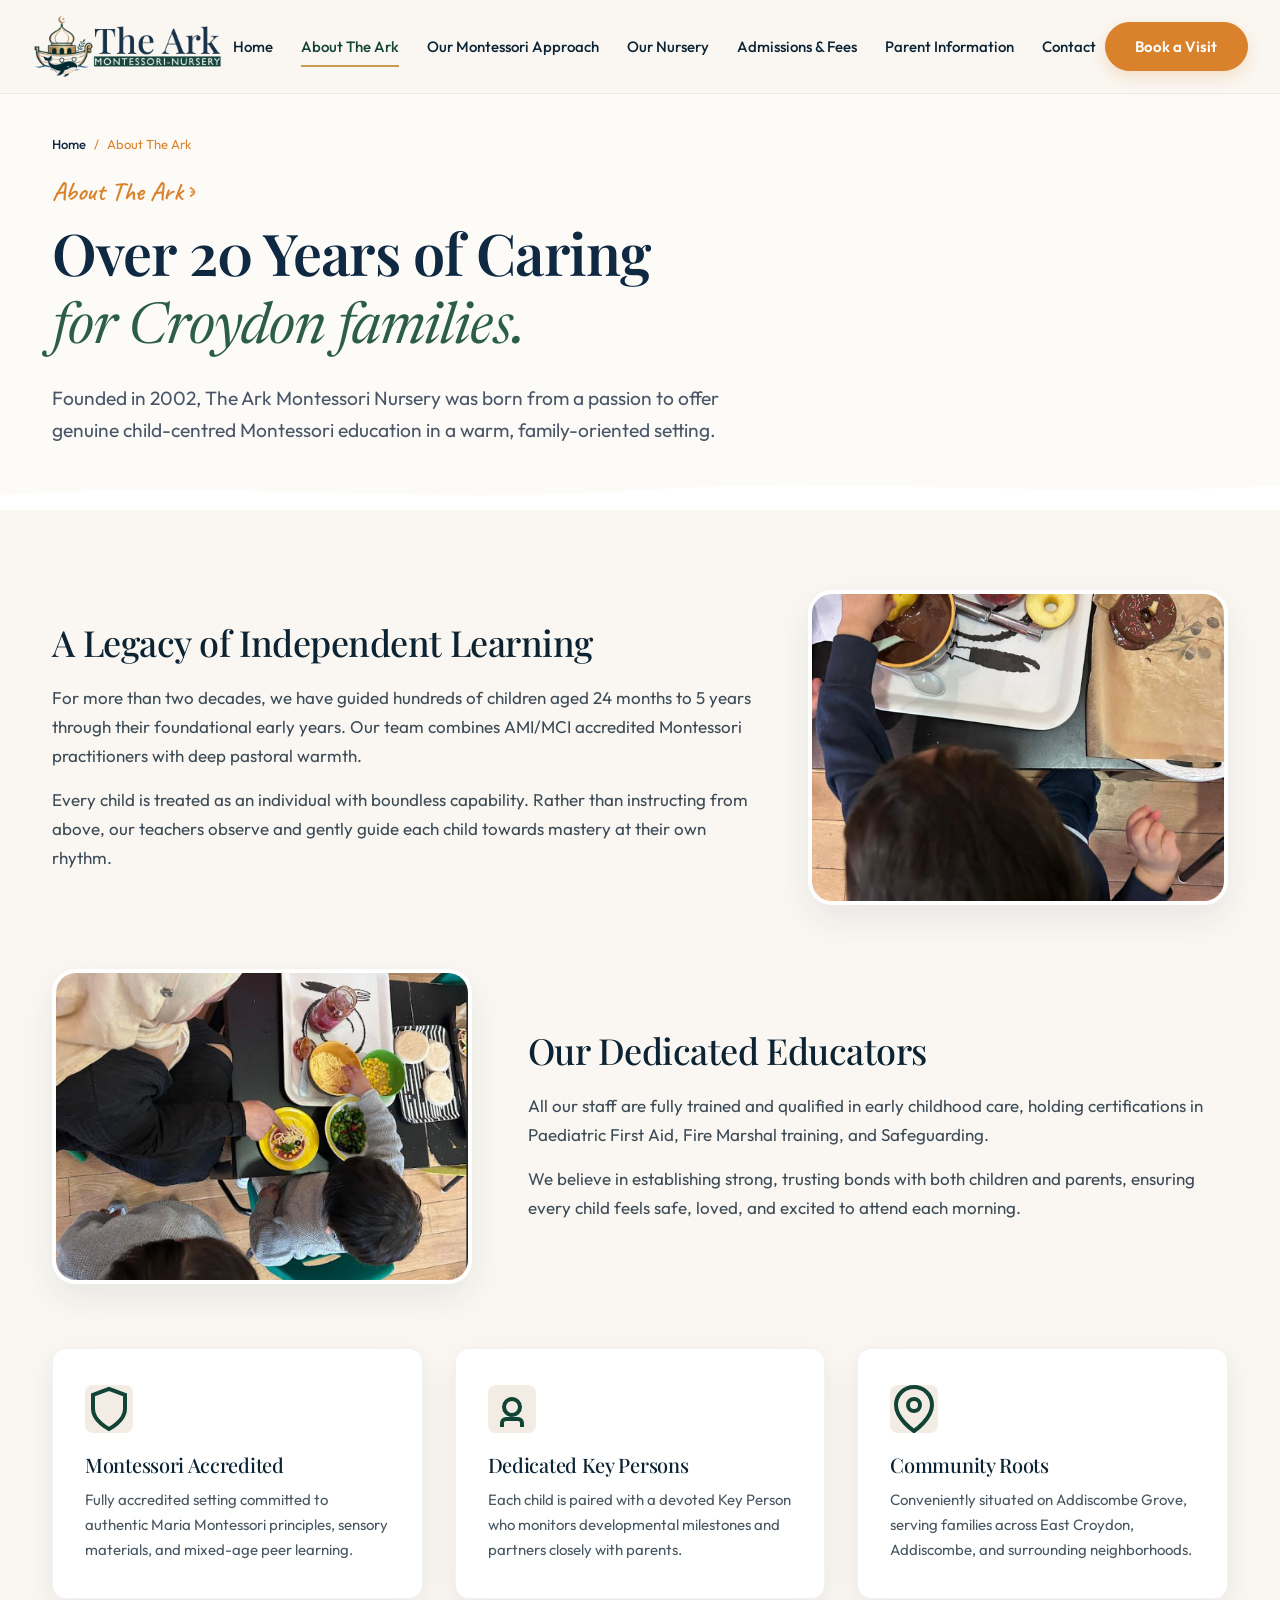
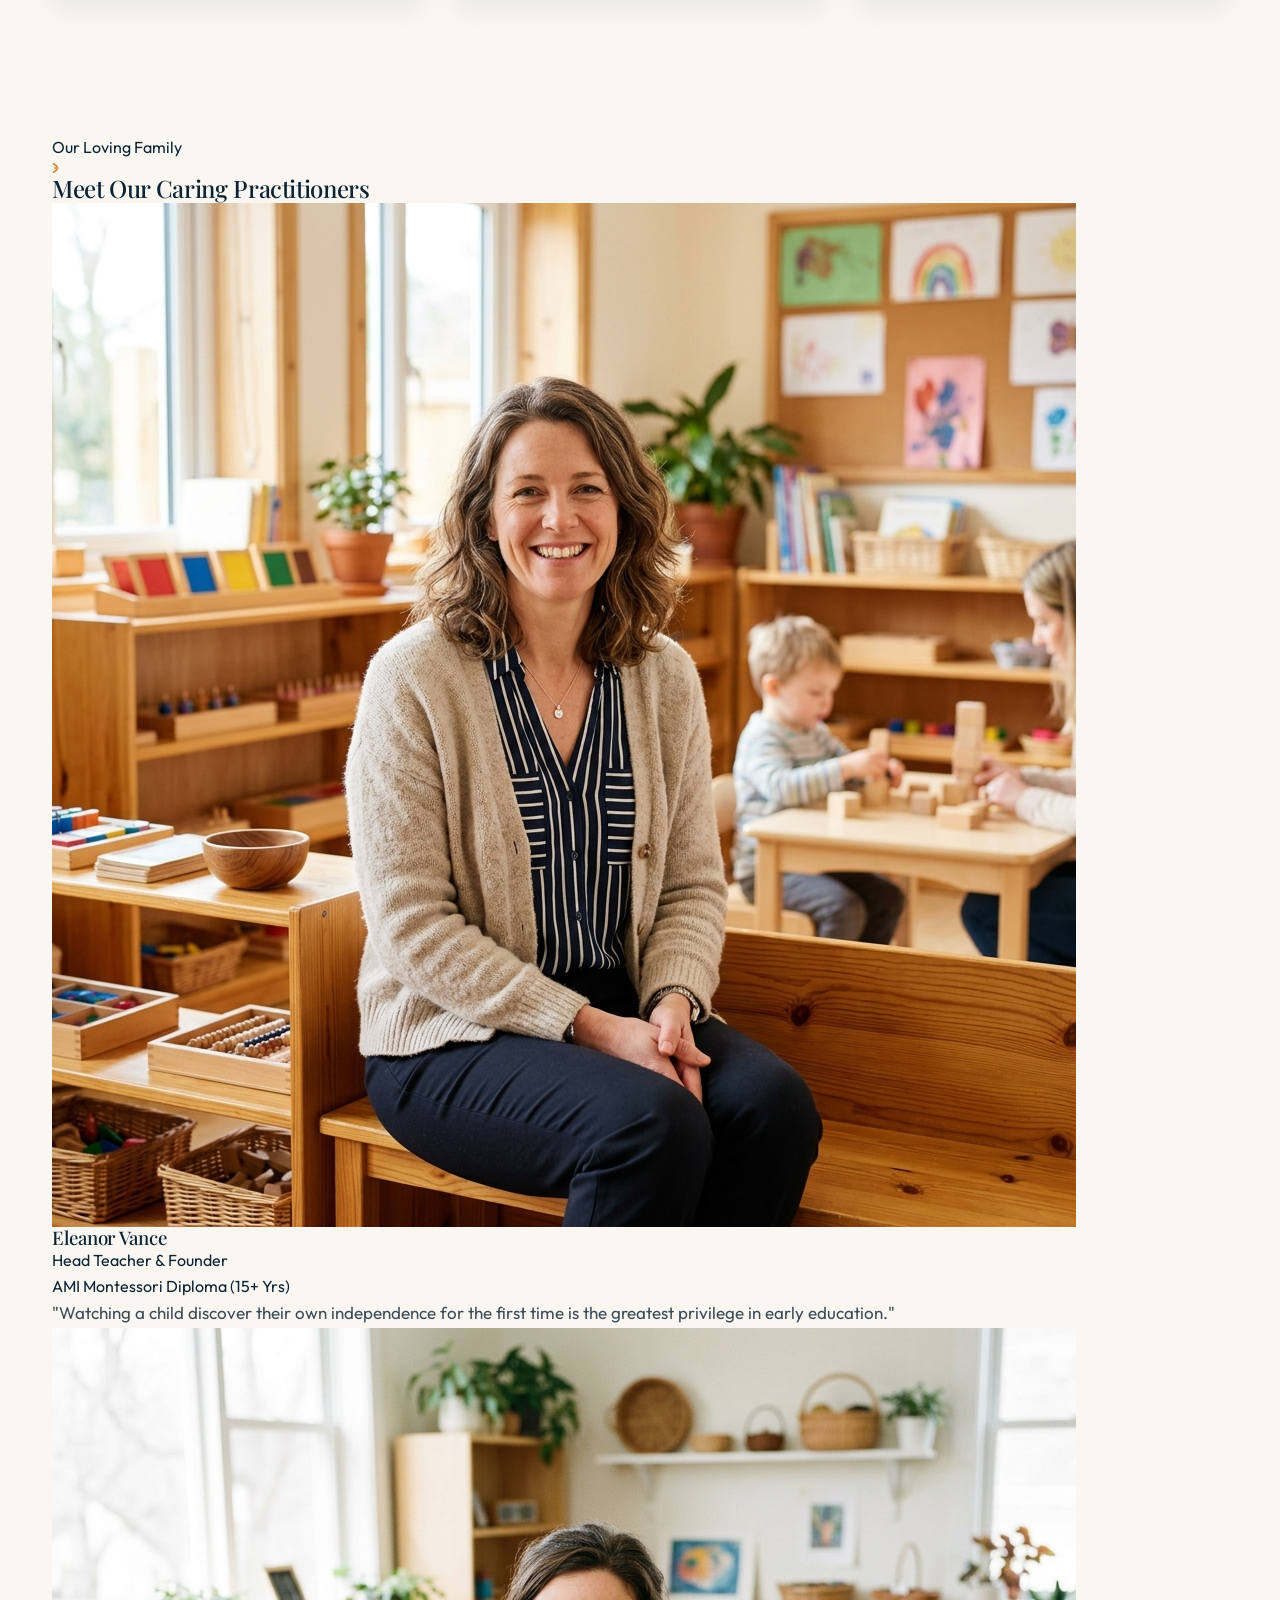
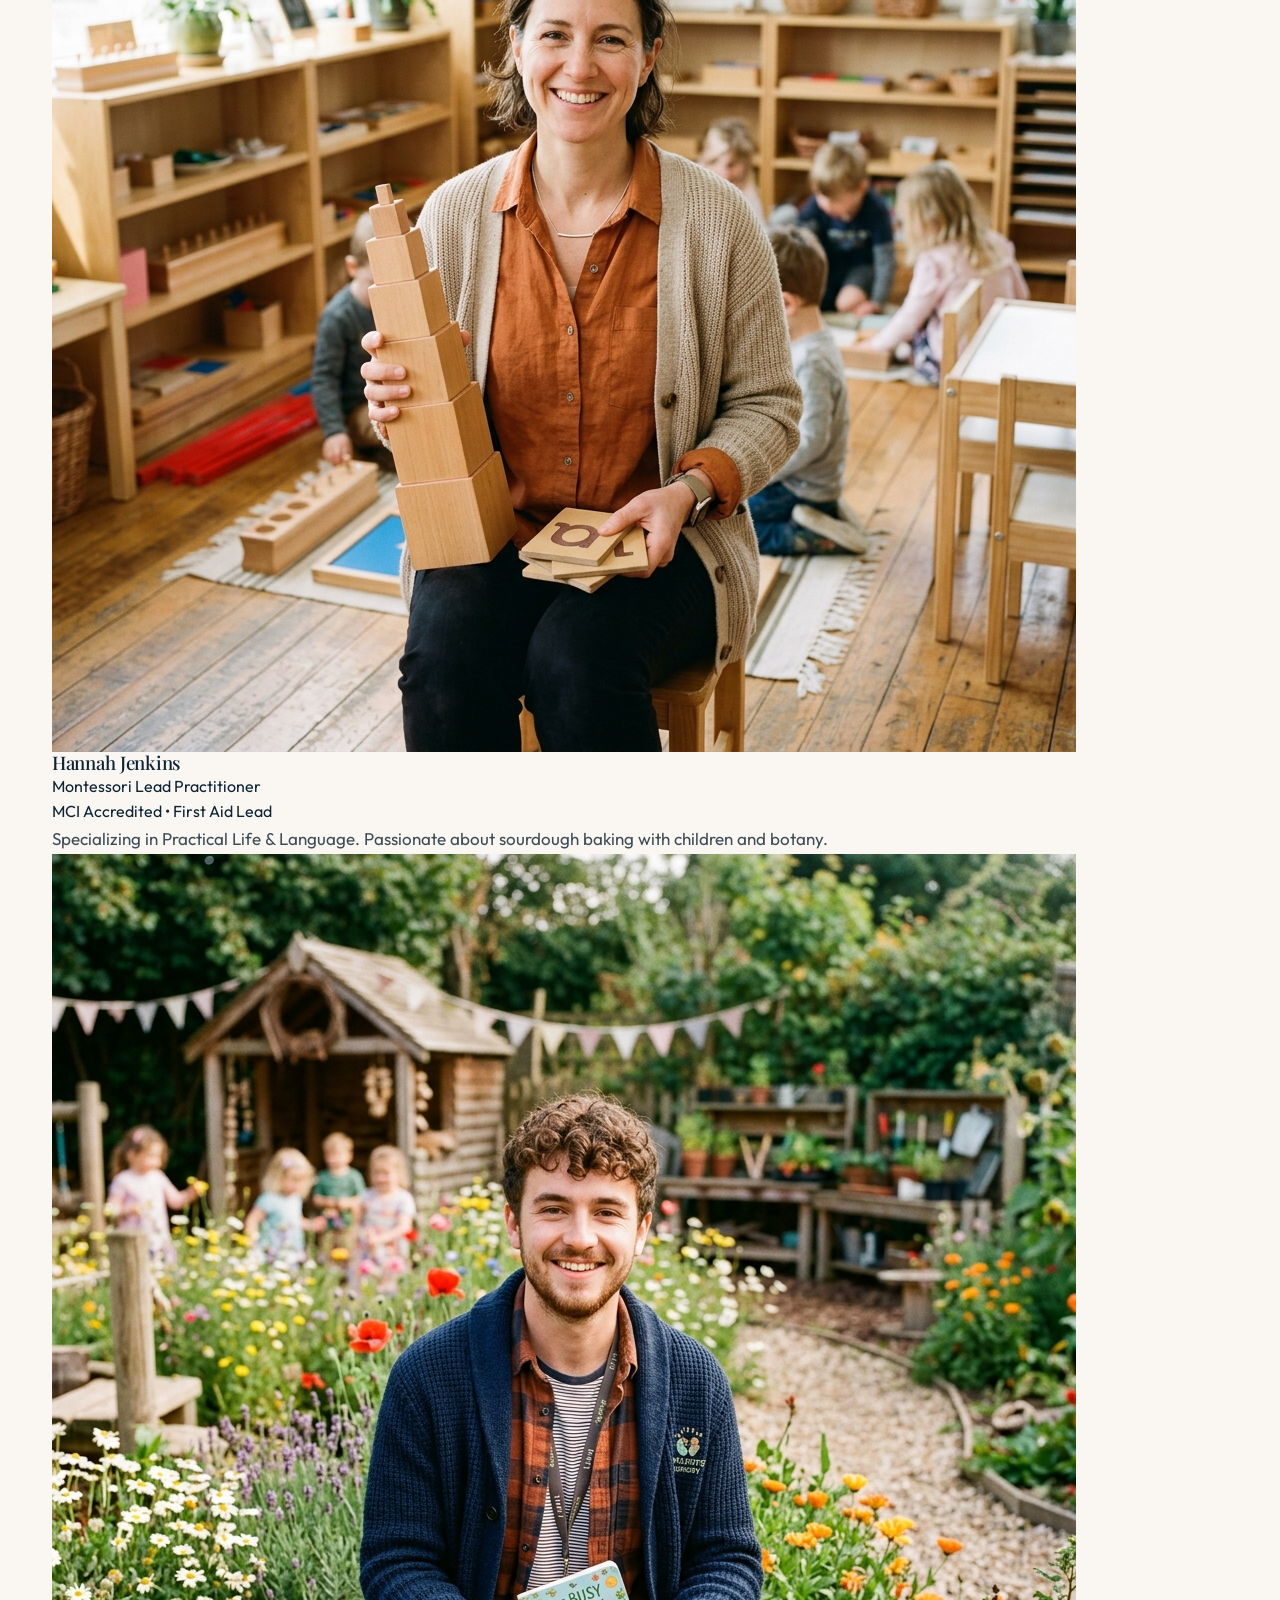
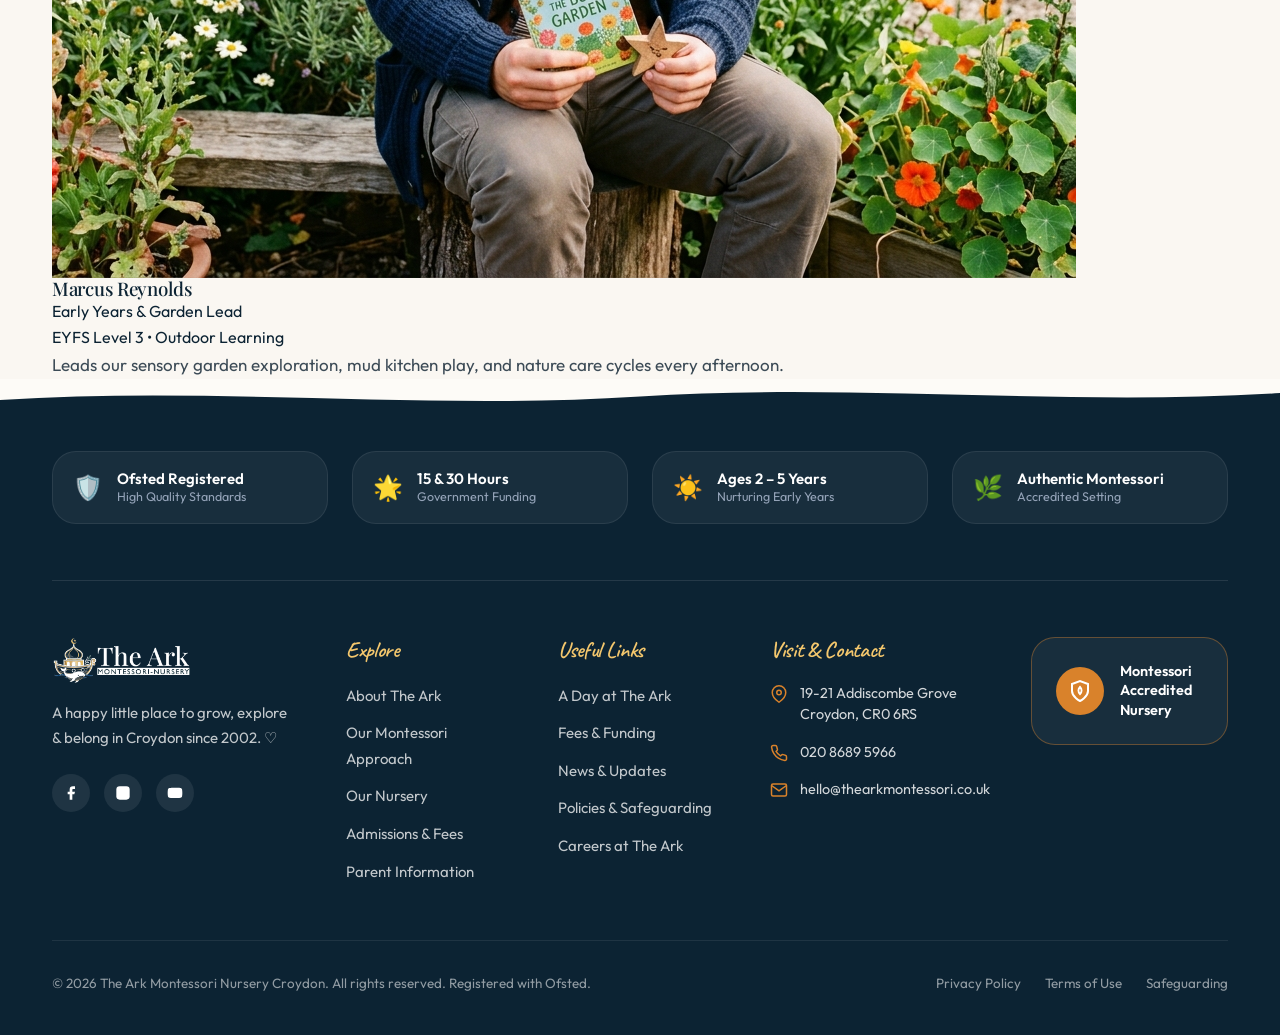
==== commit b0513b1f: "Add Meet Our Caring Team educator section and Topic-Filtered Parent Testimonials Slider" ====
--- a/about.html
+++ b/about.html
@@ -126,6 +126,51 @@
         </div>
       </div>
     </section>
+
+    <!-- Meet Our Caring Team Section -->
+    <section class="team-section">
+      <div class="container">
+        <div class="team-header">
+          <span class="team-eyebrow">
+            Our Loving Family
+            <svg width="20" height="14" viewBox="0 0 24 16" fill="none"><path d="M3 8H7M2 3L6 6M2 13L6 10" stroke="#D9822B" stroke-width="2" stroke-linecap="round"/></svg>
+          </span>
+          <h2 class="team-title">Meet Our Caring Practitioners</h2>
+        </div>
+
+        <div class="team-grid">
+          <div class="team-card">
+            <div class="team-img-wrapper">
+              <img src="assets/images/team-headteacher.png" alt="Eleanor Vance - Head Teacher at The Ark Montessori Nursery">
+            </div>
+            <h3 class="team-name">Eleanor Vance</h3>
+            <div class="team-role">Head Teacher &amp; Founder</div>
+            <span class="team-credential-badge">AMI Montessori Diploma (15+ Yrs)</span>
+            <p class="team-bio">"Watching a child discover their own independence for the first time is the greatest privilege in early education."</p>
+          </div>
+
+          <div class="team-card">
+            <div class="team-img-wrapper">
+              <img src="assets/images/team-lead.png" alt="Hannah Jenkins - Montessori Lead Practitioner">
+            </div>
+            <h3 class="team-name">Hannah Jenkins</h3>
+            <div class="team-role">Montessori Lead Practitioner</div>
+            <span class="team-credential-badge">MCI Accredited • First Aid Lead</span>
+            <p class="team-bio">Specializing in Practical Life &amp; Language. Passionate about sourdough baking with children and botany.</p>
+          </div>
+
+          <div class="team-card">
+            <div class="team-img-wrapper">
+              <img src="assets/images/team-earlyyears.png" alt="Marcus Reynolds - Early Years Educator">
+            </div>
+            <h3 class="team-name">Marcus Reynolds</h3>
+            <div class="team-role">Early Years &amp; Garden Lead</div>
+            <span class="team-credential-badge">EYFS Level 3 • Outdoor Learning</span>
+            <p class="team-bio">Leads our sensory garden exploration, mud kitchen play, and nature care cycles every afternoon.</p>
+          </div>
+        </div>
+      </div>
+    </section>
   </main>
 
   <!-- Site Footer (Unified Modular Component) -->
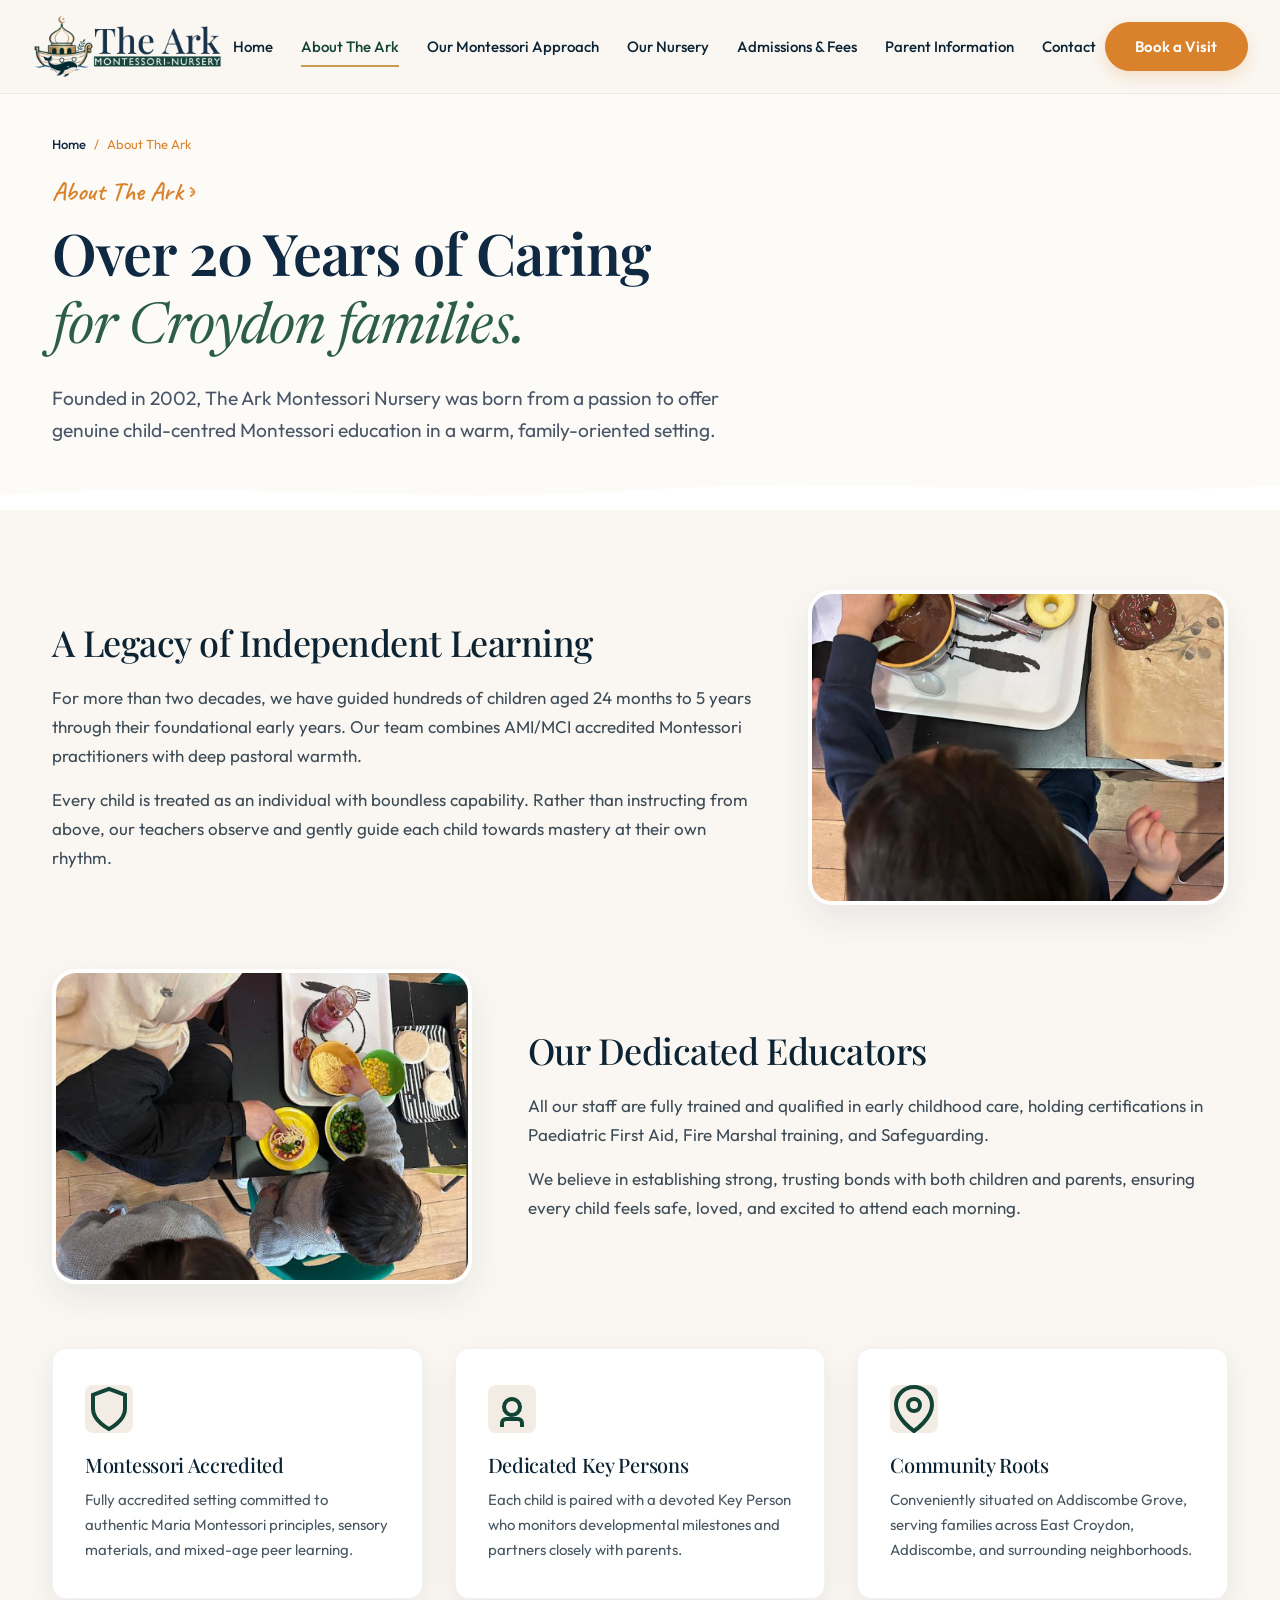
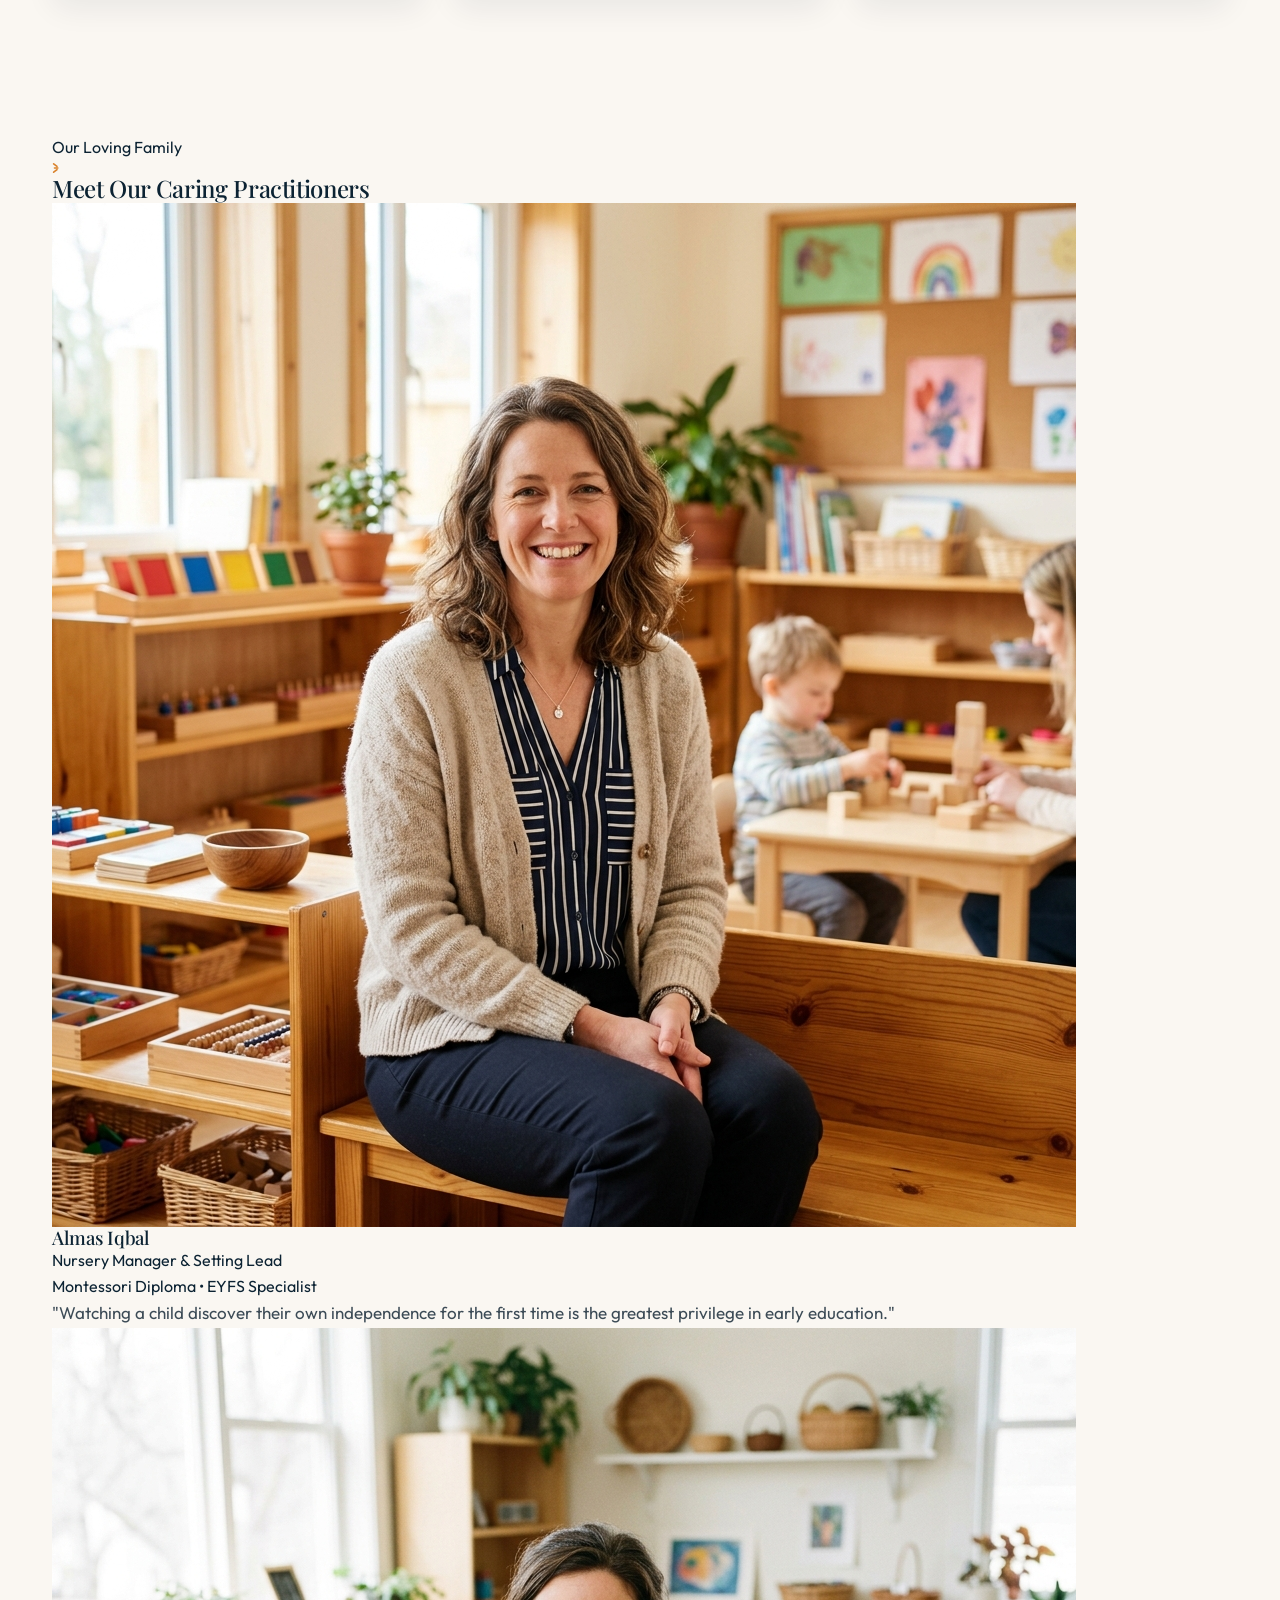
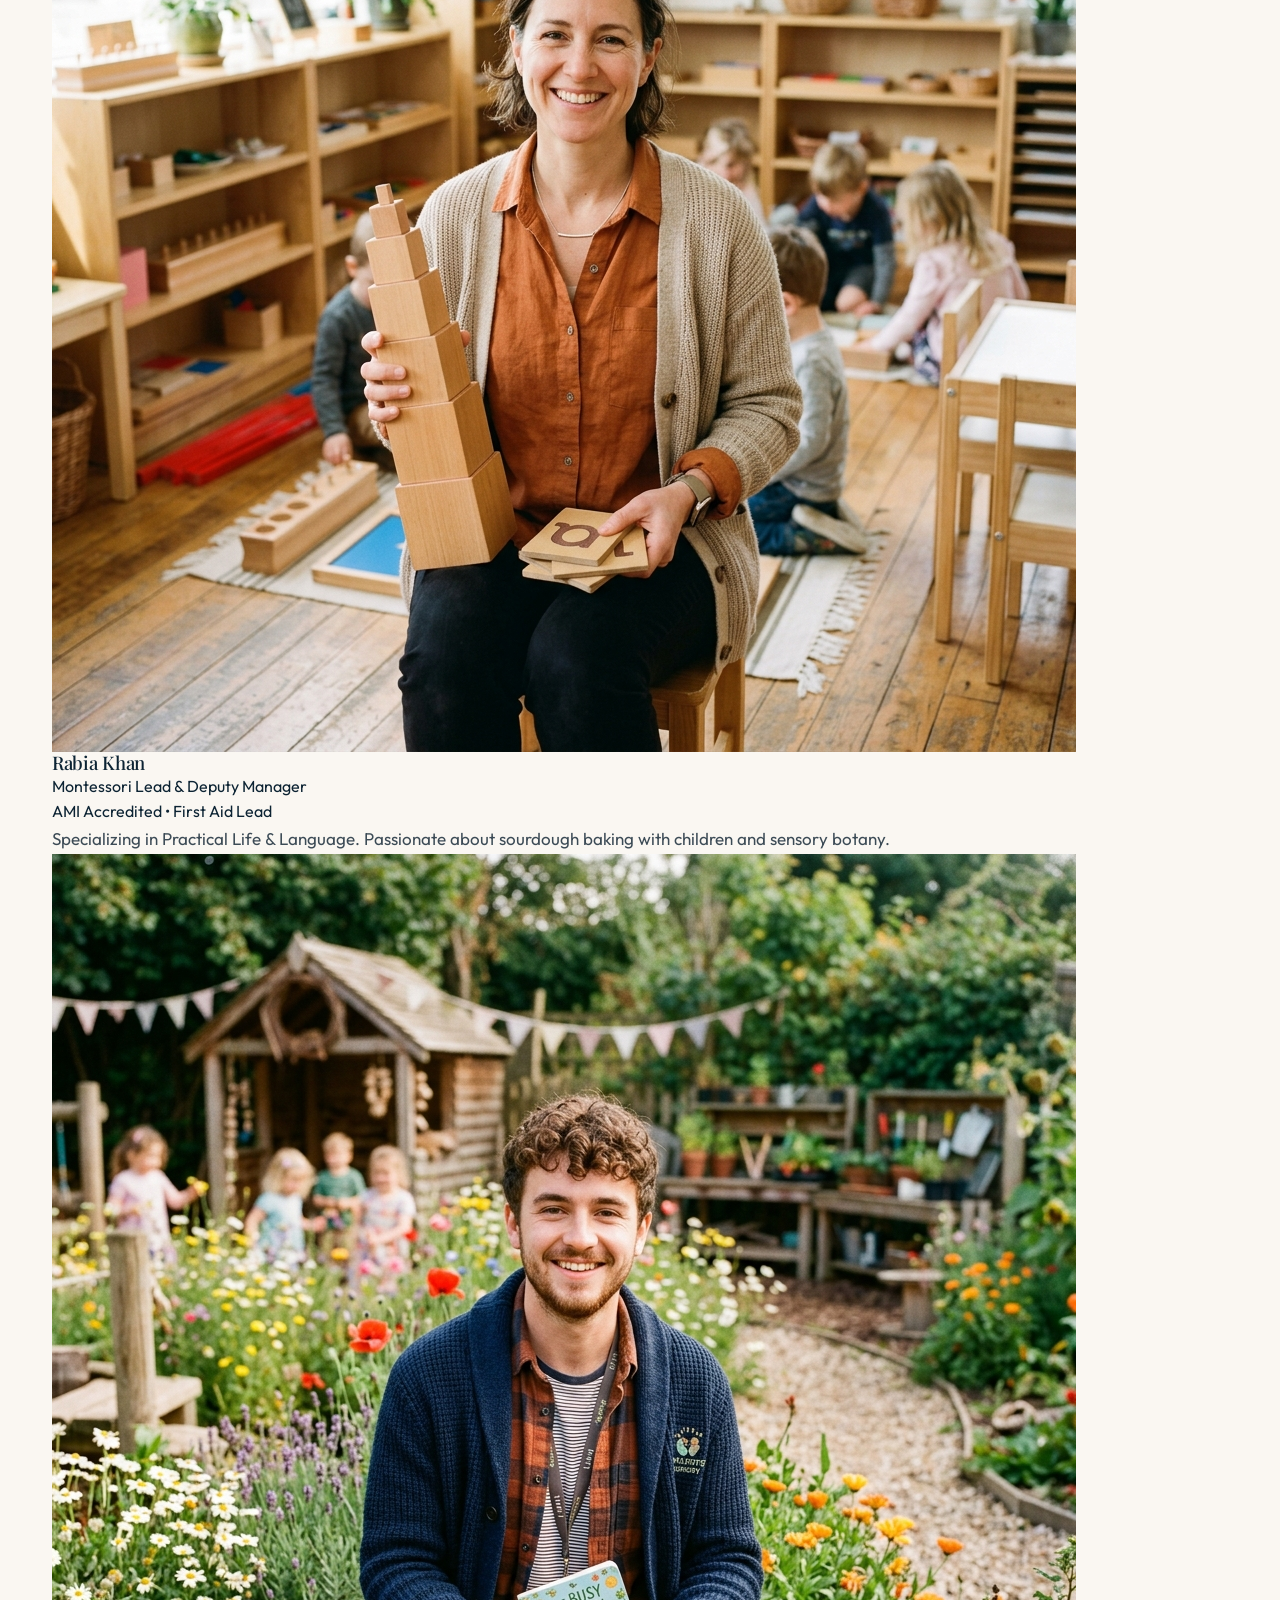
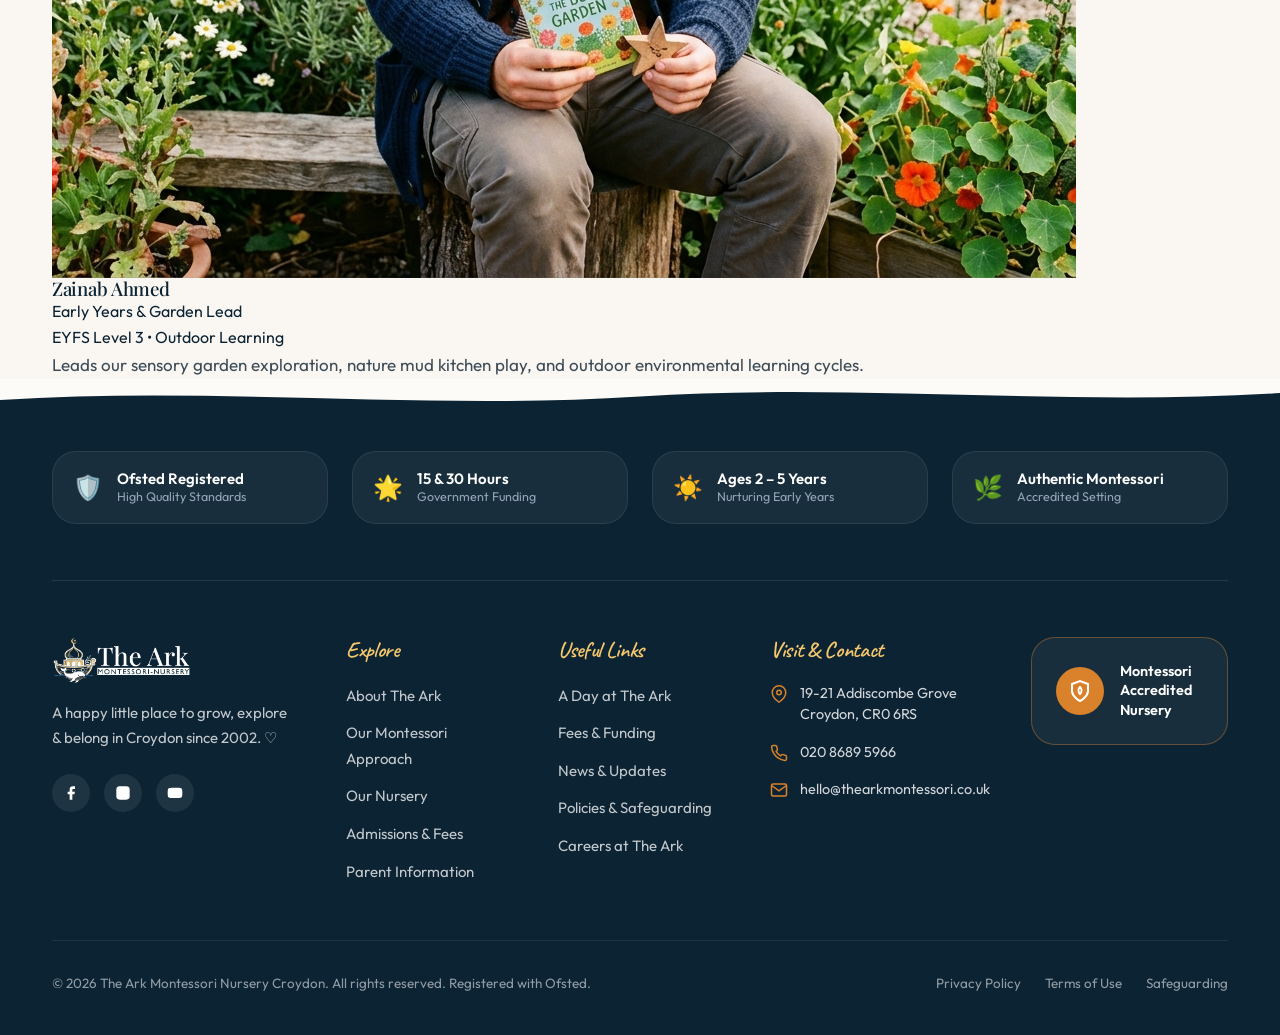
==== commit 17834103: "Update team cards with official Nursery Manager Almas Iqbal and leadership team" ====
--- a/about.html
+++ b/about.html
@@ -141,32 +141,32 @@
         <div class="team-grid">
           <div class="team-card">
             <div class="team-img-wrapper">
-              <img src="assets/images/team-headteacher.png" alt="Eleanor Vance - Head Teacher at The Ark Montessori Nursery">
+              <img src="assets/images/team-headteacher.png" alt="Almas Iqbal - Nursery Manager at The Ark Montessori Nursery Croydon">
             </div>
-            <h3 class="team-name">Eleanor Vance</h3>
-            <div class="team-role">Head Teacher &amp; Founder</div>
-            <span class="team-credential-badge">AMI Montessori Diploma (15+ Yrs)</span>
+            <h3 class="team-name">Almas Iqbal</h3>
+            <div class="team-role">Nursery Manager &amp; Setting Lead</div>
+            <span class="team-credential-badge">Montessori Diploma • EYFS Specialist</span>
             <p class="team-bio">"Watching a child discover their own independence for the first time is the greatest privilege in early education."</p>
           </div>
 
           <div class="team-card">
             <div class="team-img-wrapper">
-              <img src="assets/images/team-lead.png" alt="Hannah Jenkins - Montessori Lead Practitioner">
+              <img src="assets/images/team-lead.png" alt="Rabia Khan - Montessori Lead Practitioner & Deputy Manager">
             </div>
-            <h3 class="team-name">Hannah Jenkins</h3>
-            <div class="team-role">Montessori Lead Practitioner</div>
-            <span class="team-credential-badge">MCI Accredited • First Aid Lead</span>
-            <p class="team-bio">Specializing in Practical Life &amp; Language. Passionate about sourdough baking with children and botany.</p>
+            <h3 class="team-name">Rabia Khan</h3>
+            <div class="team-role">Montessori Lead &amp; Deputy Manager</div>
+            <span class="team-credential-badge">AMI Accredited • First Aid Lead</span>
+            <p class="team-bio">Specializing in Practical Life &amp; Language. Passionate about sourdough baking with children and sensory botany.</p>
           </div>
 
           <div class="team-card">
             <div class="team-img-wrapper">
-              <img src="assets/images/team-earlyyears.png" alt="Marcus Reynolds - Early Years Educator">
+              <img src="assets/images/team-earlyyears.png" alt="Zainab Ahmed - Early Years Practitioner & Garden Lead">
             </div>
-            <h3 class="team-name">Marcus Reynolds</h3>
+            <h3 class="team-name">Zainab Ahmed</h3>
             <div class="team-role">Early Years &amp; Garden Lead</div>
             <span class="team-credential-badge">EYFS Level 3 • Outdoor Learning</span>
-            <p class="team-bio">Leads our sensory garden exploration, mud kitchen play, and nature care cycles every afternoon.</p>
+            <p class="team-bio">Leads our sensory garden exploration, nature mud kitchen play, and outdoor environmental learning cycles.</p>
           </div>
         </div>
       </div>
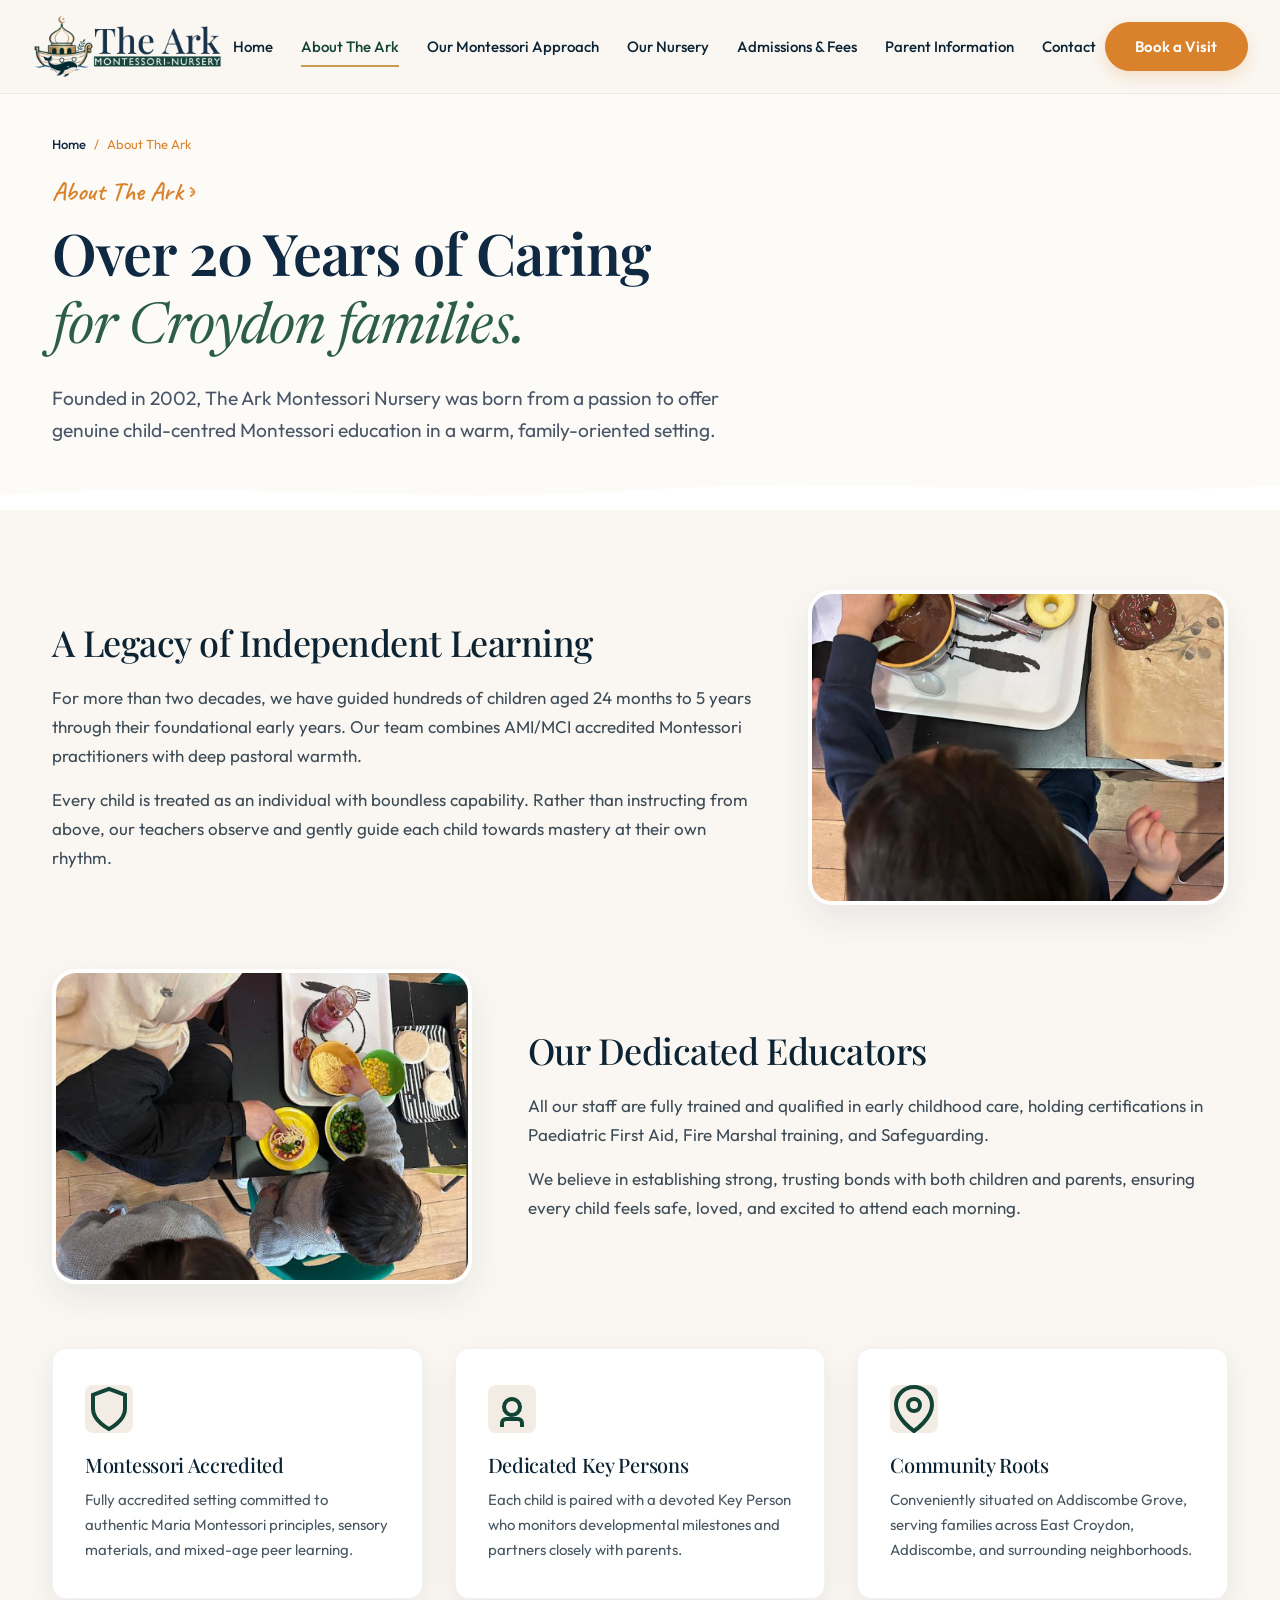
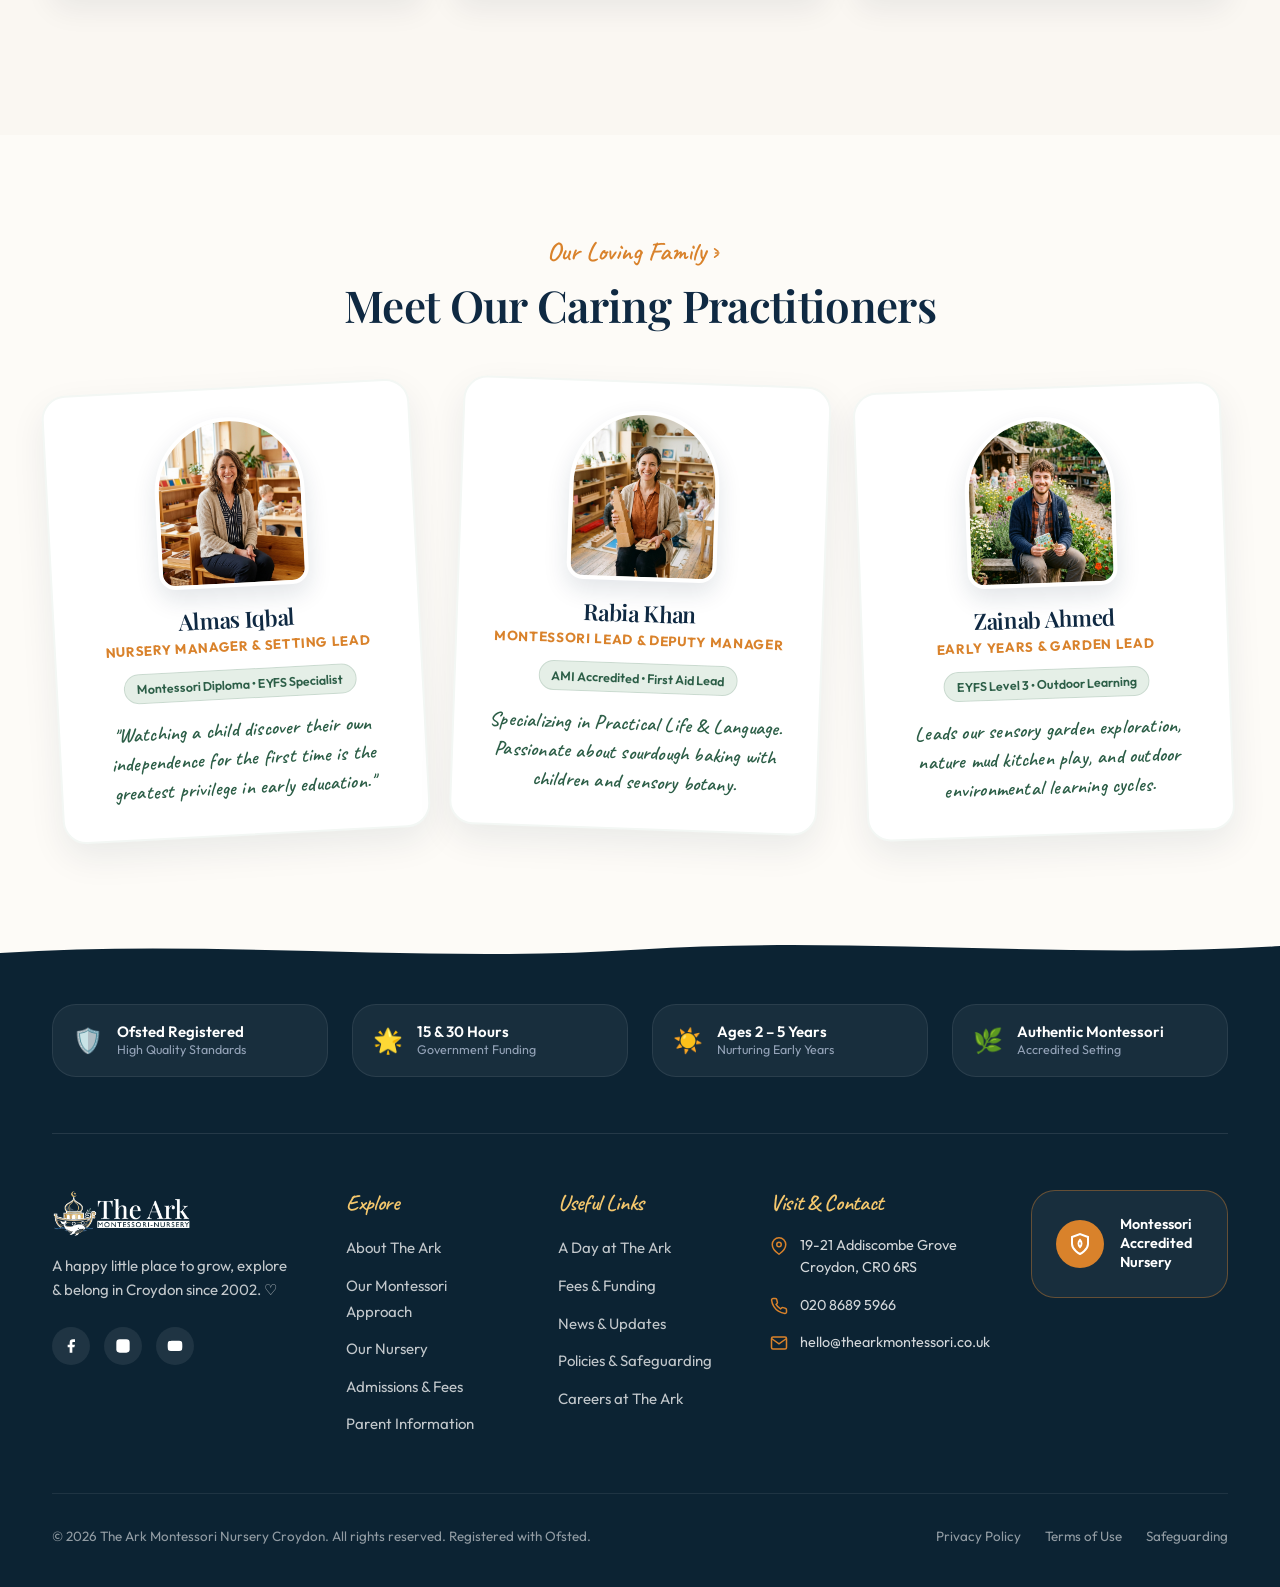
==== commit b7c8d1a6: "Fix missing story.css and approach.css links on about.html and our-approach.html so team card styles" ====
--- a/about.html
+++ b/about.html
@@ -9,6 +9,8 @@
   <link rel="stylesheet" href="css/tokens.css">
   <link rel="stylesheet" href="css/base.css">
   <link rel="stylesheet" href="css/header.css">
+  <link rel="stylesheet" href="css/hero.css">
+  <link rel="stylesheet" href="css/story.css">
   <link rel="stylesheet" href="css/subpages.css">
   <link rel="stylesheet" href="css/footer.css">
   <link rel="stylesheet" href="css/modal.css">
--- a/css/hero.css
+++ b/css/hero.css
@@ -0,0 +1,519 @@
+/**
+ * The Ark Montessori Nursery - Redesigned Hero & Trust Bar Styles
+ * Warm, playful, organic multi-image layout matching target design
+ */
+
+.hero-section {
+  position: relative;
+  padding-top: calc(var(--header-height) + 2rem);
+  padding-bottom: 0;
+  background-color: #FDFBF7;
+  overflow: hidden;
+}
+
+.hero-container {
+  position: relative;
+  z-index: 2;
+}
+
+.hero-grid {
+  display: grid;
+  grid-template-columns: 1.15fr 1fr;
+  gap: 3.5rem;
+  align-items: center;
+  padding-bottom: 2rem;
+}
+
+/* Left Column Content */
+.hero-content {
+  display: flex;
+  flex-direction: column;
+  align-items: flex-start;
+  position: relative;
+  z-index: 3;
+}
+
+.hero-eyebrow {
+  display: inline-flex;
+  align-items: center;
+  gap: 0.5rem;
+  font-family: var(--font-script);
+  font-size: 1.75rem;
+  font-weight: 600;
+  color: var(--color-mustard);
+  margin-bottom: 0.5rem;
+  letter-spacing: 0.01em;
+}
+
+.eyebrow-doodle {
+  width: 28px;
+  height: 18px;
+  margin-left: 2px;
+}
+
+.hero-title {
+  font-family: var(--font-serif);
+  font-size: clamp(2.4rem, 4.3vw, 3.75rem);
+  font-weight: 600;
+  line-height: 1.14;
+  color: #0F2942;
+  margin-bottom: 1.5rem;
+  letter-spacing: -0.02em;
+  position: relative;
+}
+
+.hero-title-italic {
+  font-family: var(--font-serif-accent);
+  font-style: italic;
+  font-weight: 400;
+  color: #2C5E47;
+  letter-spacing: -0.01em;
+}
+
+.title-heart {
+  display: inline-block;
+  width: 26px;
+  height: 26px;
+  margin-left: 6px;
+  vertical-align: middle;
+  transform: translateY(-4px);
+  animation: pulse-heart 3s infinite ease-in-out;
+}
+
+@keyframes pulse-heart {
+  0%, 100% { transform: translateY(-4px) scale(1); }
+  50% { transform: translateY(-6px) scale(1.1); }
+}
+
+.hero-subtitle {
+  font-size: 1.1rem;
+  line-height: 1.7;
+  color: #4A5568;
+  margin-bottom: 2rem;
+  max-width: 540px;
+}
+
+.hero-subtitle strong {
+  color: #0F2942;
+  font-weight: 600;
+}
+
+.hero-actions {
+  display: flex;
+  align-items: center;
+  gap: 1.25rem;
+  flex-wrap: wrap;
+  margin-bottom: 2.25rem;
+}
+
+.hero-actions .btn-book-visit {
+  padding: 0.85rem 1.85rem;
+  font-size: 0.95rem;
+}
+
+.hero-actions .btn-secondary {
+  padding: 0.85rem 1.85rem;
+  font-size: 0.95rem;
+  border-color: #2C5E47;
+  color: #2C5E47;
+}
+
+.hero-actions .btn-secondary .arrow {
+  margin-left: 4px;
+  transition: transform var(--transition-fast);
+}
+
+.hero-actions .btn-secondary:hover .arrow {
+  transform: translateX(4px);
+}
+
+/* Feature Pills Row */
+.hero-pills {
+  display: flex;
+  align-items: center;
+  gap: 2rem;
+  padding-top: 1.5rem;
+  border-top: 1px solid rgba(15, 41, 66, 0.08);
+  width: 100%;
+}
+
+.hero-pill {
+  display: flex;
+  align-items: center;
+  gap: 0.75rem;
+}
+
+.pill-icon {
+  display: flex;
+  align-items: center;
+  justify-content: center;
+  width: 42px;
+  height: 42px;
+  border-radius: 50%;
+  background-color: #F3F7F4;
+  flex-shrink: 0;
+}
+
+.pill-icon svg {
+  width: 22px;
+  height: 22px;
+}
+
+.pill-text {
+  display: flex;
+  flex-direction: column;
+  line-height: 1.25;
+}
+
+.pill-text strong {
+  font-size: 0.9375rem;
+  font-weight: 600;
+  color: #0F2942;
+}
+
+.pill-text span {
+  font-size: 0.8125rem;
+  color: #64748B;
+}
+
+/* Right Column Visual Composition */
+.hero-visual {
+  position: relative;
+  width: 100%;
+  min-height: 490px;
+  display: flex;
+  align-items: center;
+  justify-content: center;
+}
+
+/* Main Background Organic Blob Photo Frame */
+.blob-frame {
+  position: relative;
+  width: 100%;
+  height: 440px;
+  border-radius: 62% 38% 46% 54% / 42% 58% 42% 58%;
+  overflow: hidden;
+  box-shadow: 0 20px 50px rgba(15, 41, 66, 0.09);
+  background-color: #FAF5EE;
+  transition: border-radius var(--transition-slow);
+}
+
+.blob-frame img {
+  width: 100%;
+  height: 100%;
+  object-fit: cover;
+  object-position: center 20%;
+  transition: transform var(--transition-slow);
+}
+
+.blob-frame:hover img {
+  transform: scale(1.03);
+}
+
+/* Overlapping Circular Inset Photo Frame */
+.inset-circle-frame {
+  position: absolute;
+  top: 20%;
+  left: -25px;
+  width: 165px;
+  height: 165px;
+  border-radius: 50%;
+  border: 5px solid #FFFFFF;
+  box-shadow: 0 14px 35px rgba(15, 41, 66, 0.15);
+  overflow: hidden;
+  z-index: 4;
+  background-color: #FFFFFF;
+  transition: transform var(--transition-smooth);
+}
+
+.inset-circle-frame:hover {
+  transform: scale(1.05);
+}
+
+.inset-circle-frame img {
+  width: 100%;
+  height: 100%;
+  object-fit: cover;
+}
+
+/* Overlapping Tilted Card Inset Photo Frame */
+.inset-card-frame {
+  position: absolute;
+  bottom: -15px;
+  left: 12%;
+  width: 235px;
+  height: 170px;
+  border-radius: 20px;
+  border: 6px solid #FFFFFF;
+  box-shadow: 0 16px 40px rgba(15, 41, 66, 0.16);
+  overflow: hidden;
+  transform: rotate(-5deg);
+  z-index: 5;
+  background-color: #FFFFFF;
+  transition: transform var(--transition-smooth);
+}
+
+.inset-card-frame:hover {
+  transform: rotate(-2deg) scale(1.03);
+}
+
+.inset-card-frame img {
+  width: 100%;
+  height: 100%;
+  object-fit: cover;
+}
+
+/* Vector Doodles Positioned Around Hero */
+.doodle {
+  position: absolute;
+  pointer-events: none;
+}
+
+.doodle-sun {
+  top: -22px;
+  right: 32%;
+  width: 68px;
+  height: 68px;
+  z-index: 6;
+  animation: float-slow 4s ease-in-out infinite alternate;
+}
+
+.doodle-stars {
+  top: 35px;
+  right: -10px;
+  width: 48px;
+  height: 48px;
+  z-index: 3;
+}
+
+.doodle-rainbow {
+  bottom: -10px;
+  right: -25px;
+  width: 130px;
+  height: 80px;
+  z-index: 6;
+}
+
+.doodle-leaf {
+  bottom: 75px;
+  right: -30px;
+  width: 55px;
+  height: 85px;
+  z-index: 3;
+}
+
+@keyframes float-slow {
+  0% { transform: translateY(0) rotate(0deg); }
+  100% { transform: translateY(-6px) rotate(4deg); }
+}
+
+/* Bottom Sage Wave & Tagline Banner */
+.hero-bottom-banner {
+  position: relative;
+  background-color: #E3ECE5;
+  margin-top: 2.5rem;
+  padding: 1.35rem 1rem 1.5rem 1rem;
+  text-align: center;
+  width: 100%;
+}
+
+.hero-bottom-banner .wave-bg {
+  position: absolute;
+  top: -38px;
+  left: 0;
+  width: 100%;
+  height: 40px;
+  pointer-events: none;
+}
+
+.tagline-content {
+  position: relative;
+  z-index: 2;
+  max-width: 800px;
+  margin: 0 auto;
+}
+
+.hero-tagline {
+  font-family: var(--font-serif-accent);
+  font-style: italic;
+  font-size: 1.3rem;
+  font-weight: 500;
+  color: #2C5E47;
+  margin: 0;
+  display: inline-flex;
+  align-items: center;
+  justify-content: center;
+  gap: 0.5rem;
+  letter-spacing: 0.01em;
+}
+
+.tagline-heart {
+  width: 20px;
+  height: 20px;
+}
+
+/* Section Below Hero: Why Families Choose The Ark */
+.why-choose-section {
+  background-color: #FAF7F2;
+  padding: 4.5rem 0;
+  position: relative;
+}
+
+.why-header {
+  text-align: center;
+  margin-bottom: 3.5rem;
+}
+
+.why-eyebrow {
+  display: inline-flex;
+  align-items: center;
+  gap: 0.4rem;
+  font-family: var(--font-script);
+  font-size: 1.6rem;
+  font-weight: 600;
+  color: var(--color-mustard);
+  margin-bottom: 0.4rem;
+}
+
+.sunburst-mini {
+  width: 24px;
+  height: 16px;
+}
+
+.why-title {
+  font-family: var(--font-serif);
+  font-size: clamp(1.8rem, 3.2vw, 2.5rem);
+  font-weight: 600;
+  color: #0F2942;
+}
+
+.why-grid {
+  display: flex;
+  align-items: center;
+  justify-content: space-between;
+  gap: 1rem;
+  background-color: #FFFFFF;
+  border-radius: var(--radius-lg);
+  padding: 2.25rem 2rem;
+  box-shadow: 0 10px 30px rgba(15, 41, 66, 0.05);
+  border: 1px solid rgba(15, 41, 66, 0.06);
+}
+
+.why-item {
+  display: flex;
+  flex-direction: column;
+  align-items: center;
+  text-align: center;
+  flex: 1;
+  padding: 0 0.5rem;
+}
+
+.why-icon {
+  display: flex;
+  align-items: center;
+  justify-content: center;
+  width: 48px;
+  height: 48px;
+  border-radius: 50%;
+  background-color: #F2F7F4;
+  margin-bottom: 0.85rem;
+}
+
+.why-icon svg {
+  width: 24px;
+  height: 24px;
+}
+
+.why-label {
+  font-size: 0.9375rem;
+  font-weight: 600;
+  color: #0F2942;
+  line-height: 1.3;
+}
+
+.why-sublabel {
+  font-size: 0.8125rem;
+  color: #64748B;
+  margin-top: 2px;
+}
+
+.why-divider {
+  width: 1px;
+  height: 48px;
+  background-color: rgba(15, 41, 66, 0.08);
+  flex-shrink: 0;
+}
+
+/* Responsive Media Queries */
+@media (max-width: 1100px) {
+  .hero-grid {
+    grid-template-columns: 1fr;
+    gap: 3rem;
+  }
+  
+  .hero-visual {
+    max-width: 560px;
+    margin: 0 auto;
+  }
+  
+  .why-grid {
+    flex-wrap: wrap;
+    gap: 1.5rem 0;
+  }
+  
+  .why-item {
+    flex: 1 1 30%;
+  }
+  
+  .why-divider {
+    display: none;
+  }
+}
+
+@media (max-width: 768px) {
+  .hero-pills {
+    flex-direction: column;
+    align-items: flex-start;
+    gap: 1rem;
+  }
+  
+  .inset-circle-frame {
+    width: 130px;
+    height: 130px;
+    left: -15px;
+  }
+  
+  .inset-card-frame {
+    width: 190px;
+    height: 135px;
+    left: 8%;
+  }
+  
+  .doodle-rainbow {
+    width: 90px;
+    right: -15px;
+  }
+  
+  .why-item {
+    flex: 1 1 45%;
+  }
+}
+
+@media (max-width: 576px) {
+  .hero-actions {
+    flex-direction: column;
+    width: 100%;
+  }
+  
+  .hero-actions .btn {
+    width: 100%;
+  }
+  
+  .why-item {
+    flex: 1 1 100%;
+  }
+  
+  .hero-tagline {
+    font-size: 1.1rem;
+  }
+}
--- a/css/story.css
+++ b/css/story.css
@@ -0,0 +1,409 @@
+/**
+ * The Ark Montessori Nursery - Story & Testimonial Section Styles
+ * Tilted polaroid card strip, script eyebrows & cloud testimonial card
+ */
+
+.story-section {
+  padding: 6rem 0;
+  background-color: #FDFBF7;
+  position: relative;
+  overflow: hidden;
+}
+
+.story-grid {
+  display: grid;
+  grid-template-columns: 1fr 1.65fr 1.15fr;
+  gap: 2.75rem;
+  align-items: center;
+}
+
+/* Left: Heritage Copy */
+.story-content {
+  display: flex;
+  flex-direction: column;
+  align-items: flex-start;
+}
+
+.story-eyebrow {
+  display: inline-flex;
+  align-items: center;
+  gap: 0.4rem;
+  font-family: var(--font-script);
+  font-size: 1.65rem;
+  font-weight: 600;
+  color: var(--color-mustard);
+  margin-bottom: 0.5rem;
+}
+
+.story-title {
+  font-family: var(--font-serif);
+  font-size: clamp(2.25rem, 3.5vw, 3.125rem);
+  font-weight: 600;
+  line-height: 1.15;
+  color: #0F2942;
+  margin-bottom: 1.25rem;
+}
+
+.story-desc {
+  font-size: 1rem;
+  line-height: 1.7;
+  color: #4A5568;
+  margin-bottom: 1.75rem;
+}
+
+/* Middle: 3 Tilted Polaroid Cards */
+.photo-strip {
+  display: grid;
+  grid-template-columns: repeat(3, 1fr);
+  gap: 1rem;
+  padding: 0.5rem;
+}
+
+.polaroid-card {
+  position: relative;
+  background-color: #FFFFFF;
+  border-radius: 12px;
+  padding: 8px 8px 36px 8px;
+  box-shadow: 0 12px 30px rgba(15, 41, 66, 0.1);
+  border: 1px solid rgba(15, 41, 66, 0.05);
+  transition: transform var(--transition-smooth), box-shadow var(--transition-smooth);
+}
+
+.polaroid-card:nth-child(1) {
+  transform: rotate(-4deg);
+}
+
+.polaroid-card:nth-child(2) {
+  transform: rotate(3deg) translateY(-8px);
+}
+
+.polaroid-card:nth-child(3) {
+  transform: rotate(-2deg);
+}
+
+.polaroid-card:hover {
+  transform: rotate(0deg) scale(1.04) translateY(-6px);
+  z-index: 5;
+  box-shadow: 0 18px 40px rgba(15, 41, 66, 0.16);
+}
+
+.polaroid-img-wrapper {
+  width: 100%;
+  aspect-ratio: 3 / 3.8;
+  border-radius: 6px;
+  overflow: hidden;
+  background-color: #FAF5EE;
+}
+
+.polaroid-img-wrapper img {
+  width: 100%;
+  height: 100%;
+  object-fit: cover;
+  transition: transform var(--transition-smooth);
+}
+
+.polaroid-caption {
+  position: absolute;
+  bottom: 8px;
+  left: 0;
+  right: 0;
+  text-align: center;
+  font-family: var(--font-script);
+  font-size: 1.15rem;
+  font-weight: 600;
+  color: #2C5E47;
+  letter-spacing: 0.01em;
+}
+
+/* Heritage Year Badge */
+.heritage-badge {
+  position: absolute;
+  top: 14px;
+  right: 14px;
+  background-color: #2C5E47;
+  color: #FFFFFF;
+  font-size: 0.6875rem;
+  font-weight: 700;
+  padding: 3px 8px;
+  border-radius: var(--radius-full);
+  box-shadow: 0 2px 8px rgba(0, 0, 0, 0.15);
+  z-index: 2;
+}
+
+/* Right: Cloud Testimonial Card */
+.testimonial-card {
+  background-color: #FFFFFF;
+  border-radius: 36px 36px 36px 12px;
+  padding: 2.25rem 2rem;
+  box-shadow: 0 16px 40px rgba(15, 41, 66, 0.08);
+  border: 2px solid #F3F7F4;
+  display: flex;
+  flex-direction: column;
+  justify-content: space-between;
+  min-height: 300px;
+  position: relative;
+}
+
+.quote-bubble-icon {
+  width: 38px;
+  height: 38px;
+  border-radius: 50%;
+  background-color: #FAF3DF;
+  display: flex;
+  align-items: center;
+  justify-content: center;
+  color: var(--color-mustard);
+  margin-bottom: 1rem;
+}
+
+.quote-bubble-icon svg {
+  width: 20px;
+  height: 20px;
+}
+
+.quote-text {
+  font-size: 1.05rem;
+  line-height: 1.65;
+  color: #0F2942;
+  font-style: italic;
+  margin-bottom: 1.5rem;
+  flex-grow: 1;
+}
+
+.quote-author-row {
+  display: flex;
+  align-items: center;
+  justify-content: space-between;
+  margin-bottom: 1rem;
+}
+
+.quote-author {
+  font-size: 0.875rem;
+  font-weight: 600;
+  color: #2C5E47;
+}
+
+.author-badge {
+  font-size: 0.75rem;
+  color: var(--color-mustard);
+  font-weight: 600;
+}
+
+/* Carousel Dots */
+.testimonial-dots {
+  display: flex;
+  align-items: center;
+  gap: 6px;
+}
+
+.dot {
+  width: 8px;
+  height: 8px;
+  border-radius: 50%;
+  background-color: #E2E8F0;
+  cursor: pointer;
+  transition: all var(--transition-fast);
+}
+
+.dot.active {
+  background-color: var(--color-mustard);
+  width: 22px;
+  border-radius: var(--radius-full);
+}
+
+/* Category Filter Pills for Testimonials */
+.testimonial-filters {
+  display: flex;
+  align-items: center;
+  gap: 0.5rem;
+  margin-bottom: 1.25rem;
+  flex-wrap: wrap;
+}
+
+.testimonial-filter-pill {
+  font-size: 0.75rem;
+  font-weight: 600;
+  padding: 4px 10px;
+  border-radius: var(--radius-full);
+  background-color: #F4F8F5;
+  color: #2C5E47;
+  border: 1px solid rgba(44, 94, 71, 0.15);
+  cursor: pointer;
+  transition: all var(--transition-fast);
+}
+
+.testimonial-filter-pill.is-active, .testimonial-filter-pill:hover {
+  background-color: var(--color-mustard);
+  color: #FFFFFF;
+  border-color: var(--color-mustard);
+}
+
+/* Meet Our Caring Team Grid & Cards */
+.team-section {
+  padding: 6rem 0;
+  background-color: #FDFBF7;
+  position: relative;
+  overflow: hidden;
+}
+
+.team-header {
+  text-align: center;
+  margin-bottom: 3.5rem;
+}
+
+.team-eyebrow {
+  display: inline-flex;
+  align-items: center;
+  gap: 0.4rem;
+  font-family: var(--font-script);
+  font-size: 1.65rem;
+  font-weight: 600;
+  color: var(--color-mustard);
+  margin-bottom: 0.4rem;
+}
+
+.team-title {
+  font-family: var(--font-serif);
+  font-size: clamp(2rem, 3.5vw, 2.75rem);
+  font-weight: 600;
+  color: #0F2942;
+}
+
+.team-grid {
+  display: grid;
+  grid-template-columns: repeat(3, 1fr);
+  gap: 2.25rem;
+}
+
+.team-card {
+  background-color: #FFFFFF;
+  border-radius: 24px;
+  padding: 1.75rem 1.5rem 2rem 1.5rem;
+  box-shadow: 0 14px 35px rgba(15, 41, 66, 0.08);
+  border: 2px solid #F3F7F4;
+  display: flex;
+  flex-direction: column;
+  align-items: center;
+  text-align: center;
+  position: relative;
+  transition: transform var(--transition-smooth), box-shadow var(--transition-smooth);
+}
+
+.team-card:nth-child(1) {
+  transform: rotate(-3deg);
+}
+
+.team-card:nth-child(2) {
+  transform: rotate(2deg) translateY(-6px);
+}
+
+.team-card:nth-child(3) {
+  transform: rotate(-2deg);
+}
+
+.team-card:hover {
+  transform: rotate(0deg) translateY(-8px) scale(1.03);
+  z-index: 5;
+  box-shadow: 0 20px 45px rgba(15, 41, 66, 0.15);
+  border-color: var(--color-mustard);
+}
+
+.team-img-wrapper {
+  width: 150px;
+  height: 170px;
+  border-radius: 90px 90px 20px 20px;
+  overflow: hidden;
+  border: 4px solid #FFFFFF;
+  box-shadow: 0 10px 24px rgba(15, 41, 66, 0.12);
+  margin-bottom: 1.25rem;
+  background-color: #FAF5EE;
+}
+
+.team-img-wrapper img {
+  width: 100%;
+  height: 100%;
+  object-fit: cover;
+  transition: transform var(--transition-smooth);
+}
+
+.team-card:hover .team-img-wrapper img {
+  transform: scale(1.05);
+}
+
+.team-name {
+  font-family: var(--font-serif);
+  font-size: 1.4rem;
+  font-weight: 600;
+  color: #0F2942;
+  margin-bottom: 0.2rem;
+}
+
+.team-role {
+  font-size: 0.84rem;
+  font-weight: 700;
+  color: var(--color-mustard);
+  text-transform: uppercase;
+  letter-spacing: 0.05em;
+  margin-bottom: 0.75rem;
+}
+
+.team-credential-badge {
+  display: inline-block;
+  font-size: 0.78125rem;
+  font-weight: 600;
+  color: #2C5E47;
+  background-color: #E5EFE7;
+  padding: 4px 12px;
+  border-radius: var(--radius-full);
+  margin-bottom: 1rem;
+  border: 1px solid rgba(44, 94, 71, 0.15);
+}
+
+.team-bio {
+  font-family: var(--font-script);
+  font-size: 1.25rem;
+  font-weight: 600;
+  line-height: 1.45;
+  color: #2C5E47;
+  margin: 0;
+  letter-spacing: 0.01em;
+}
+
+/* Responsive Rules */
+@media (max-width: 1100px) {
+  .story-grid {
+    grid-template-columns: 1fr 1fr;
+    gap: 2.5rem;
+  }
+  
+  .testimonial-card {
+    grid-column: span 2;
+    max-width: 600px;
+    margin: 1rem auto 0;
+    width: 100%;
+  }
+
+  .team-grid {
+    grid-template-columns: repeat(2, 1fr);
+  }
+}
+
+@media (max-width: 680px) {
+  .story-grid {
+    grid-template-columns: 1fr;
+  }
+  
+  .photo-strip {
+    grid-template-columns: repeat(3, 1fr);
+    gap: 0.5rem;
+  }
+  
+  .testimonial-card {
+    grid-column: span 1;
+    padding: 1.75rem 1.5rem;
+  }
+
+  .team-grid {
+    grid-template-columns: 1fr;
+  }
+}
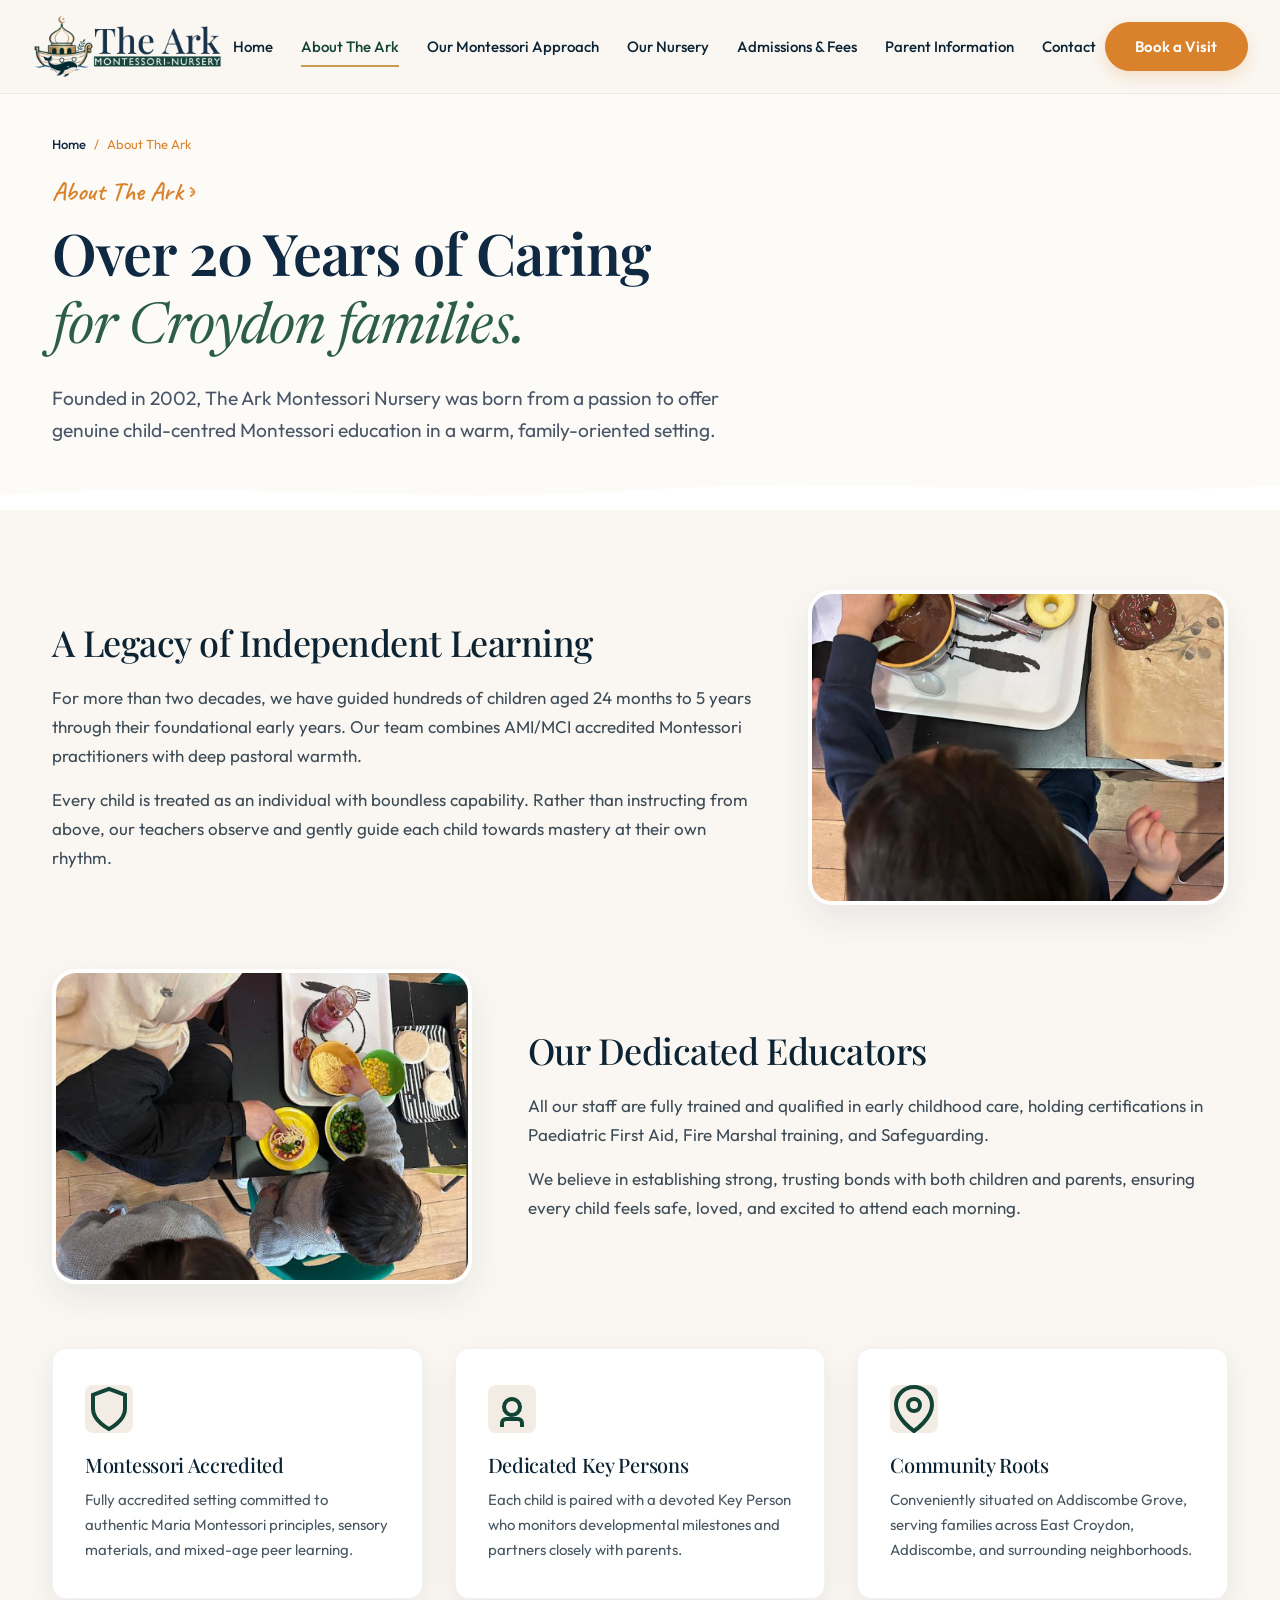
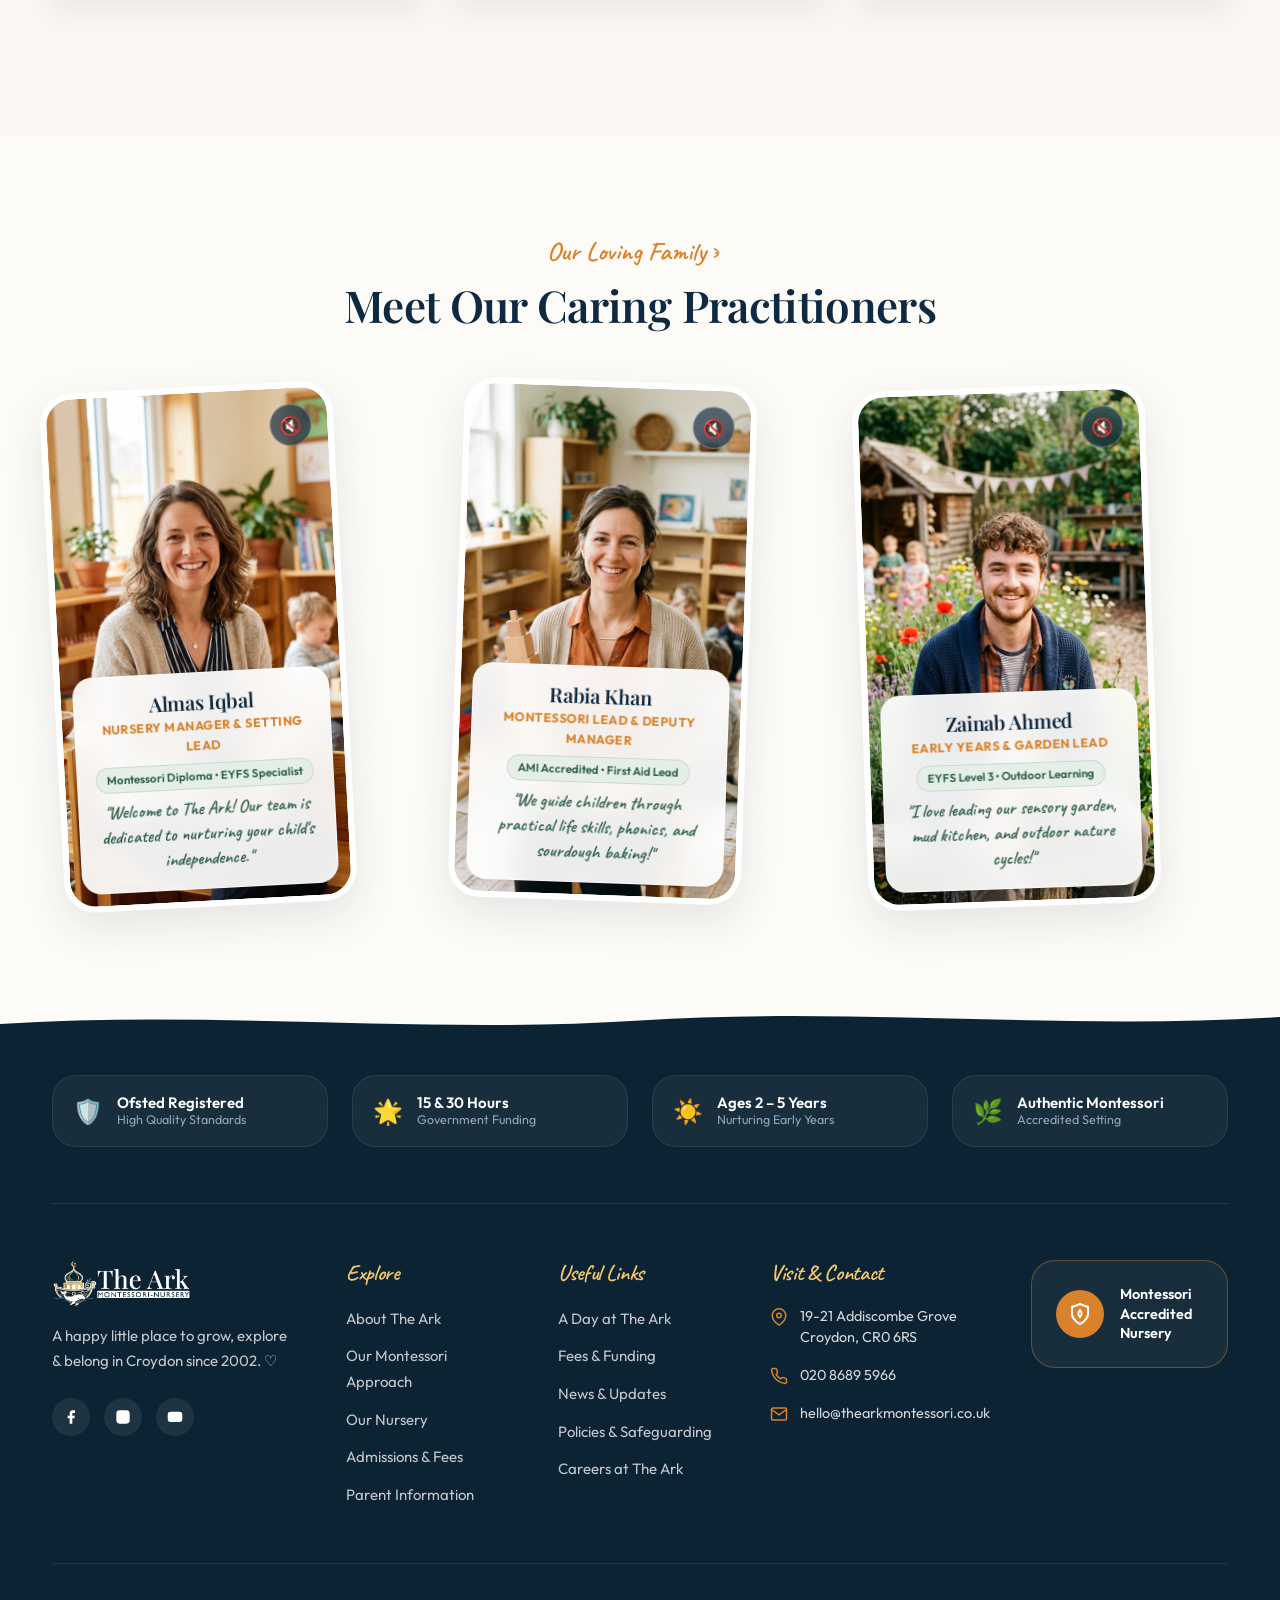
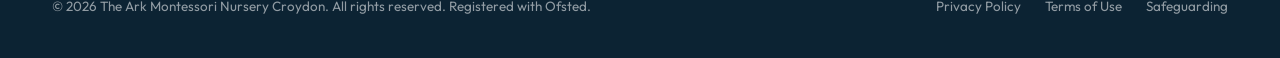
==== commit 557147d9: "Implement 9:16 vertical piece-to-camera video reel cards for Almas Iqbal, Rabia Khan, and Zainab Ahm" ====
--- a/about.html
+++ b/about.html
@@ -141,34 +141,67 @@
         </div>
 
         <div class="team-grid">
+          <!-- Almas Iqbal Reel Card -->
           <div class="team-card">
-            <div class="team-img-wrapper">
-              <img src="assets/images/team-headteacher.png" alt="Almas Iqbal - Nursery Manager at The Ark Montessori Nursery Croydon">
-            </div>
-            <h3 class="team-name">Almas Iqbal</h3>
-            <div class="team-role">Nursery Manager &amp; Setting Lead</div>
-            <span class="team-credential-badge">Montessori Diploma • EYFS Specialist</span>
-            <p class="team-bio">"Watching a child discover their own independence for the first time is the greatest privilege in early education."</p>
-          </div>
-
+            <div class="team-video-wrapper">
+              <video autoplay loop muted playsinline poster="assets/images/team-headteacher.png">
+                <source src="assets/videos/almas-iqbal-greeting.mp4" type="video/mp4">
+                <img src="assets/images/team-headteacher.png" alt="Almas Iqbal - Nursery Manager at The Ark Montessori Nursery Croydon">
+              </video>
+            </div>
+            
+            <button type="button" class="team-sound-toggle" onclick="toggleTeamVideoSound(this)" aria-label="Unmute Sound">
+              <span class="sound-icon">🔇</span>
+            </button>
+
+            <div class="team-info-box">
+              <h3 class="team-name">Almas Iqbal</h3>
+              <div class="team-role">Nursery Manager &amp; Setting Lead</div>
+              <span class="team-credential-badge">Montessori Diploma • EYFS Specialist</span>
+              <p class="team-bio">"Welcome to The Ark! Our team is dedicated to nurturing your child's independence."</p>
+            </div>
+          </div>
+
+          <!-- Rabia Khan Reel Card -->
           <div class="team-card">
-            <div class="team-img-wrapper">
-              <img src="assets/images/team-lead.png" alt="Rabia Khan - Montessori Lead Practitioner & Deputy Manager">
-            </div>
-            <h3 class="team-name">Rabia Khan</h3>
-            <div class="team-role">Montessori Lead &amp; Deputy Manager</div>
-            <span class="team-credential-badge">AMI Accredited • First Aid Lead</span>
-            <p class="team-bio">Specializing in Practical Life &amp; Language. Passionate about sourdough baking with children and sensory botany.</p>
-          </div>
-
+            <div class="team-video-wrapper">
+              <video autoplay loop muted playsinline poster="assets/images/team-lead.png">
+                <source src="assets/videos/rabia-khan-greeting.mp4" type="video/mp4">
+                <img src="assets/images/team-lead.png" alt="Rabia Khan - Montessori Lead Practitioner & Deputy Manager">
+              </video>
+            </div>
+
+            <button type="button" class="team-sound-toggle" onclick="toggleTeamVideoSound(this)" aria-label="Unmute Sound">
+              <span class="sound-icon">🔇</span>
+            </button>
+
+            <div class="team-info-box">
+              <h3 class="team-name">Rabia Khan</h3>
+              <div class="team-role">Montessori Lead &amp; Deputy Manager</div>
+              <span class="team-credential-badge">AMI Accredited • First Aid Lead</span>
+              <p class="team-bio">"We guide children through practical life skills, phonics, and sourdough baking!"</p>
+            </div>
+          </div>
+
+          <!-- Zainab Ahmed Reel Card -->
           <div class="team-card">
-            <div class="team-img-wrapper">
-              <img src="assets/images/team-earlyyears.png" alt="Zainab Ahmed - Early Years Practitioner & Garden Lead">
-            </div>
-            <h3 class="team-name">Zainab Ahmed</h3>
-            <div class="team-role">Early Years &amp; Garden Lead</div>
-            <span class="team-credential-badge">EYFS Level 3 • Outdoor Learning</span>
-            <p class="team-bio">Leads our sensory garden exploration, nature mud kitchen play, and outdoor environmental learning cycles.</p>
+            <div class="team-video-wrapper">
+              <video autoplay loop muted playsinline poster="assets/images/team-earlyyears.png">
+                <source src="assets/videos/zainab-ahmed-greeting.mp4" type="video/mp4">
+                <img src="assets/images/team-earlyyears.png" alt="Zainab Ahmed - Early Years Practitioner & Garden Lead">
+              </video>
+            </div>
+
+            <button type="button" class="team-sound-toggle" onclick="toggleTeamVideoSound(this)" aria-label="Unmute Sound">
+              <span class="sound-icon">🔇</span>
+            </button>
+
+            <div class="team-info-box">
+              <h3 class="team-name">Zainab Ahmed</h3>
+              <div class="team-role">Early Years &amp; Garden Lead</div>
+              <span class="team-credential-badge">EYFS Level 3 • Outdoor Learning</span>
+              <p class="team-bio">"I love leading our sensory garden, mud kitchen, and outdoor nature cycles!"</p>
+            </div>
           </div>
         </div>
       </div>
--- a/css/hero.css
+++ b/css/hero.css
@@ -180,43 +180,111 @@
 .hero-visual {
   position: relative;
   width: 100%;
-  min-height: 490px;
+  min-height: 560px;
   display: flex;
   align-items: center;
   justify-content: center;
 }
 
-/* Main Background Organic Blob Photo Frame */
+/* Main Background Organic Blob 9:16 Video Reel Container */
 .blob-frame {
   position: relative;
   width: 100%;
-  height: 440px;
-  border-radius: 62% 38% 46% 54% / 42% 58% 42% 58%;
+  max-width: 385px;
+  aspect-ratio: 9 / 16;
+  height: 550px;
+  border-radius: 120px 120px 48px 48px;
   overflow: hidden;
-  box-shadow: 0 20px 50px rgba(15, 41, 66, 0.09);
-  background-color: #FAF5EE;
-  transition: border-radius var(--transition-slow);
-}
-
-.blob-frame img {
+  box-shadow: 0 25px 65px rgba(15, 41, 66, 0.22);
+  background-color: #0F2942;
+  border: 7px solid #FFFFFF;
+  margin: 0 auto;
+  transition: transform var(--transition-slow), box-shadow var(--transition-slow);
+}
+
+.blob-frame:hover {
+  transform: translateY(-6px);
+  box-shadow: 0 32px 75px rgba(15, 41, 66, 0.28);
+}
+
+.blob-frame video, .blob-frame img {
   width: 100%;
   height: 100%;
   object-fit: cover;
-  object-position: center 20%;
+  object-position: center;
   transition: transform var(--transition-slow);
 }
 
-.blob-frame:hover img {
-  transform: scale(1.03);
+/* Sound Mute/Unmute Toggle Button */
+.reel-sound-toggle {
+  position: absolute;
+  top: 20px;
+  right: 20px;
+  width: 46px;
+  height: 46px;
+  border-radius: 50%;
+  background: rgba(15, 41, 66, 0.65);
+  backdrop-filter: blur(10px);
+  -webkit-backdrop-filter: blur(10px);
+  border: 1.5px solid rgba(255, 255, 255, 0.3);
+  color: #FFFFFF;
+  font-size: 1.2rem;
+  display: flex;
+  align-items: center;
+  justify-content: center;
+  cursor: pointer;
+  z-index: 10;
+  transition: all var(--transition-fast);
+}
+
+.reel-sound-toggle:hover {
+  background: var(--color-mustard);
+  transform: scale(1.1);
+}
+
+/* Floating Bottom Live Tagline Badge */
+.reel-live-badge {
+  position: absolute;
+  bottom: 22px;
+  left: 22px;
+  background: rgba(15, 41, 66, 0.75);
+  backdrop-filter: blur(12px);
+  -webkit-backdrop-filter: blur(12px);
+  color: #FFFFFF;
+  padding: 9px 18px;
+  border-radius: 20px;
+  display: inline-flex;
+  align-items: center;
+  gap: 8px;
+  font-family: var(--font-script);
+  font-size: 1.35rem;
+  font-weight: 600;
+  border: 1px solid rgba(255, 255, 255, 0.25);
+  z-index: 10;
+  pointer-events: none;
+}
+
+.reel-live-badge .live-dot {
+  width: 8px;
+  height: 8px;
+  border-radius: 50%;
+  background-color: #48BB78;
+  box-shadow: 0 0 10px #48BB78;
+  animation: blink-dot 2s infinite ease-in-out;
+}
+
+@keyframes blink-dot {
+  0%, 100% { opacity: 1; }
+  50% { opacity: 0.3; }
 }
 
 /* Overlapping Circular Inset Photo Frame */
 .inset-circle-frame {
   position: absolute;
-  top: 20%;
-  left: -25px;
-  width: 165px;
-  height: 165px;
+  top: 15%;
+  left: -35px;
+  width: 175px;
+  height: 175px;
   border-radius: 50%;
   border: 5px solid #FFFFFF;
   box-shadow: 0 14px 35px rgba(15, 41, 66, 0.15);
@@ -239,10 +307,10 @@
 /* Overlapping Tilted Card Inset Photo Frame */
 .inset-card-frame {
   position: absolute;
-  bottom: -15px;
-  left: 12%;
-  width: 235px;
-  height: 170px;
+  bottom: -20px;
+  left: 8%;
+  width: 250px;
+  height: 180px;
   border-radius: 20px;
   border: 6px solid #FFFFFF;
   box-shadow: 0 16px 40px rgba(15, 41, 66, 0.16);
--- a/css/story.css
+++ b/css/story.css
@@ -238,7 +238,7 @@
   border-color: var(--color-mustard);
 }
 
-/* Meet Our Caring Team Grid & Cards */
+/* Meet Our Caring Team 9:16 Piece-to-Camera Video Reel Grid & Cards */
 .team-section {
   padding: 6rem 0;
   background-color: #FDFBF7;
@@ -277,15 +277,17 @@
 
 .team-card {
   background-color: #FFFFFF;
-  border-radius: 24px;
-  padding: 1.75rem 1.5rem 2rem 1.5rem;
-  box-shadow: 0 14px 35px rgba(15, 41, 66, 0.08);
-  border: 2px solid #F3F7F4;
+  border-radius: 32px;
+  padding: 8px;
+  box-shadow: 0 16px 40px rgba(15, 41, 66, 0.1);
+  border: 6px solid #FFFFFF;
+  position: relative;
+  aspect-ratio: 9 / 16;
+  height: 520px;
+  overflow: hidden;
   display: flex;
   flex-direction: column;
-  align-items: center;
-  text-align: center;
-  position: relative;
+  justify-content: space-between;
   transition: transform var(--transition-smooth), box-shadow var(--transition-smooth);
 }
 
@@ -304,69 +306,112 @@
 .team-card:hover {
   transform: rotate(0deg) translateY(-8px) scale(1.03);
   z-index: 5;
-  box-shadow: 0 20px 45px rgba(15, 41, 66, 0.15);
-  border-color: var(--color-mustard);
-}
-
-.team-img-wrapper {
-  width: 150px;
-  height: 170px;
-  border-radius: 90px 90px 20px 20px;
+  box-shadow: 0 24px 55px rgba(15, 41, 66, 0.18);
+}
+
+.team-video-wrapper {
+  position: absolute;
+  top: 0;
+  left: 0;
+  width: 100%;
+  height: 100%;
+  border-radius: 24px;
   overflow: hidden;
-  border: 4px solid #FFFFFF;
-  box-shadow: 0 10px 24px rgba(15, 41, 66, 0.12);
-  margin-bottom: 1.25rem;
-  background-color: #FAF5EE;
-}
-
-.team-img-wrapper img {
+  background-color: #0F2942;
+}
+
+.team-video-wrapper video, .team-video-wrapper img {
   width: 100%;
   height: 100%;
   object-fit: cover;
-  transition: transform var(--transition-smooth);
-}
-
-.team-card:hover .team-img-wrapper img {
-  transform: scale(1.05);
+  transition: transform var(--transition-slow);
+}
+
+.team-card:hover .team-video-wrapper video,
+.team-card:hover .team-video-wrapper img {
+  transform: scale(1.04);
+}
+
+/* Sound Toggle Button */
+.team-sound-toggle {
+  position: absolute;
+  top: 16px;
+  right: 16px;
+  width: 42px;
+  height: 42px;
+  border-radius: 50%;
+  background: rgba(15, 41, 66, 0.65);
+  backdrop-filter: blur(10px);
+  -webkit-backdrop-filter: blur(10px);
+  border: 1.5px solid rgba(255, 255, 255, 0.3);
+  color: #FFFFFF;
+  font-size: 1.1rem;
+  display: flex;
+  align-items: center;
+  justify-content: center;
+  cursor: pointer;
+  z-index: 10;
+  transition: all var(--transition-fast);
+}
+
+.team-sound-toggle:hover {
+  background: var(--color-mustard);
+  transform: scale(1.1);
+}
+
+/* Floating Bottom Practitioner Info Card */
+.team-info-box {
+  position: absolute;
+  bottom: 12px;
+  left: 12px;
+  right: 12px;
+  background: rgba(255, 255, 255, 0.92);
+  backdrop-filter: blur(12px);
+  -webkit-backdrop-filter: blur(12px);
+  border-radius: 20px;
+  padding: 1.1rem 1rem;
+  border: 1px solid rgba(255, 255, 255, 0.6);
+  z-index: 8;
+  text-align: center;
+  box-shadow: 0 8px 24px rgba(15, 41, 66, 0.12);
 }
 
 .team-name {
   font-family: var(--font-serif);
-  font-size: 1.4rem;
+  font-size: 1.25rem;
   font-weight: 600;
   color: #0F2942;
-  margin-bottom: 0.2rem;
+  margin-bottom: 0.15rem;
 }
 
 .team-role {
-  font-size: 0.84rem;
+  font-size: 0.78rem;
   font-weight: 700;
   color: var(--color-mustard);
   text-transform: uppercase;
-  letter-spacing: 0.05em;
-  margin-bottom: 0.75rem;
+  letter-spacing: 0.04em;
+  margin-bottom: 0.4rem;
 }
 
 .team-credential-badge {
   display: inline-block;
-  font-size: 0.78125rem;
+  font-size: 0.72rem;
   font-weight: 600;
   color: #2C5E47;
   background-color: #E5EFE7;
-  padding: 4px 12px;
+  padding: 3px 10px;
   border-radius: var(--radius-full);
-  margin-bottom: 1rem;
+  margin-bottom: 0.4rem;
   border: 1px solid rgba(44, 94, 71, 0.15);
 }
 
 .team-bio {
   font-family: var(--font-script);
-  font-size: 1.25rem;
-  font-weight: 600;
-  line-height: 1.45;
+  font-size: 1.15rem;
+  font-weight: 600;
+  line-height: 1.35;
   color: #2C5E47;
   margin: 0;
-  letter-spacing: 0.01em;
 }
 
 /* Responsive Rules */
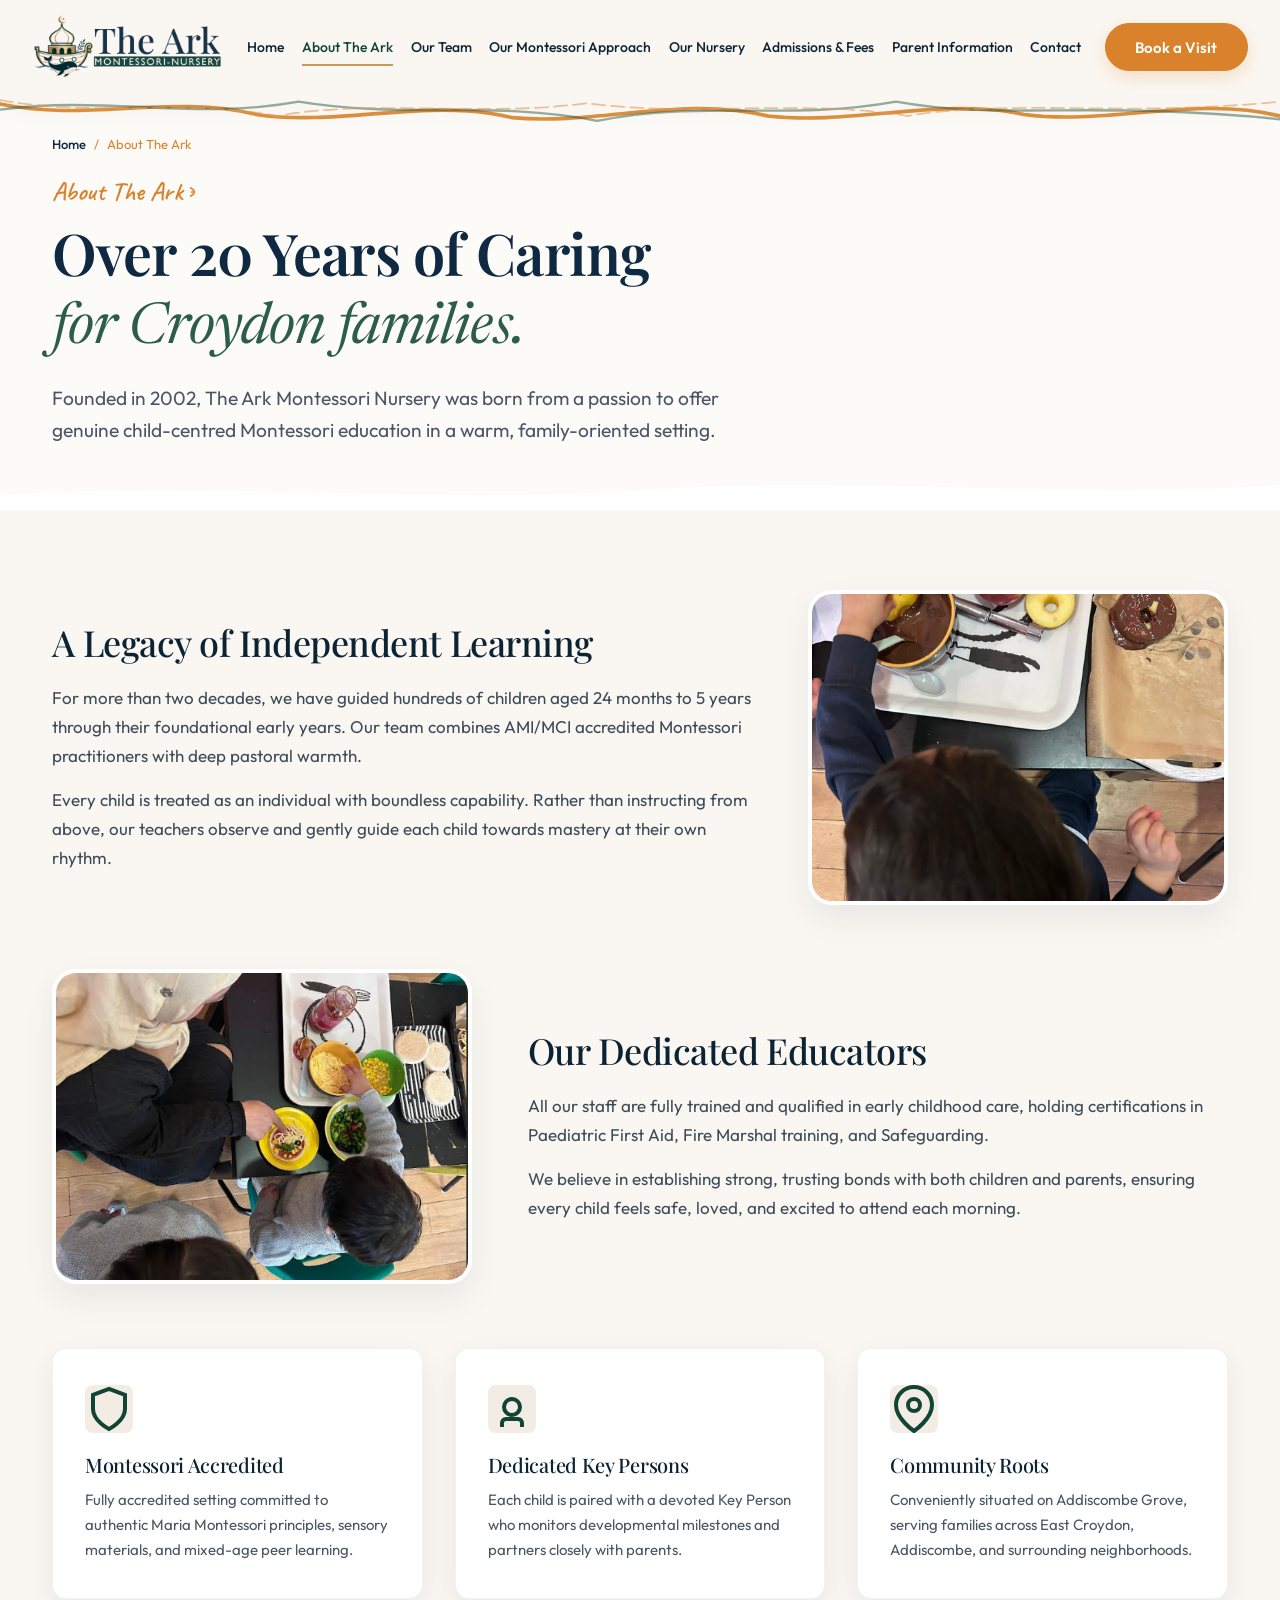
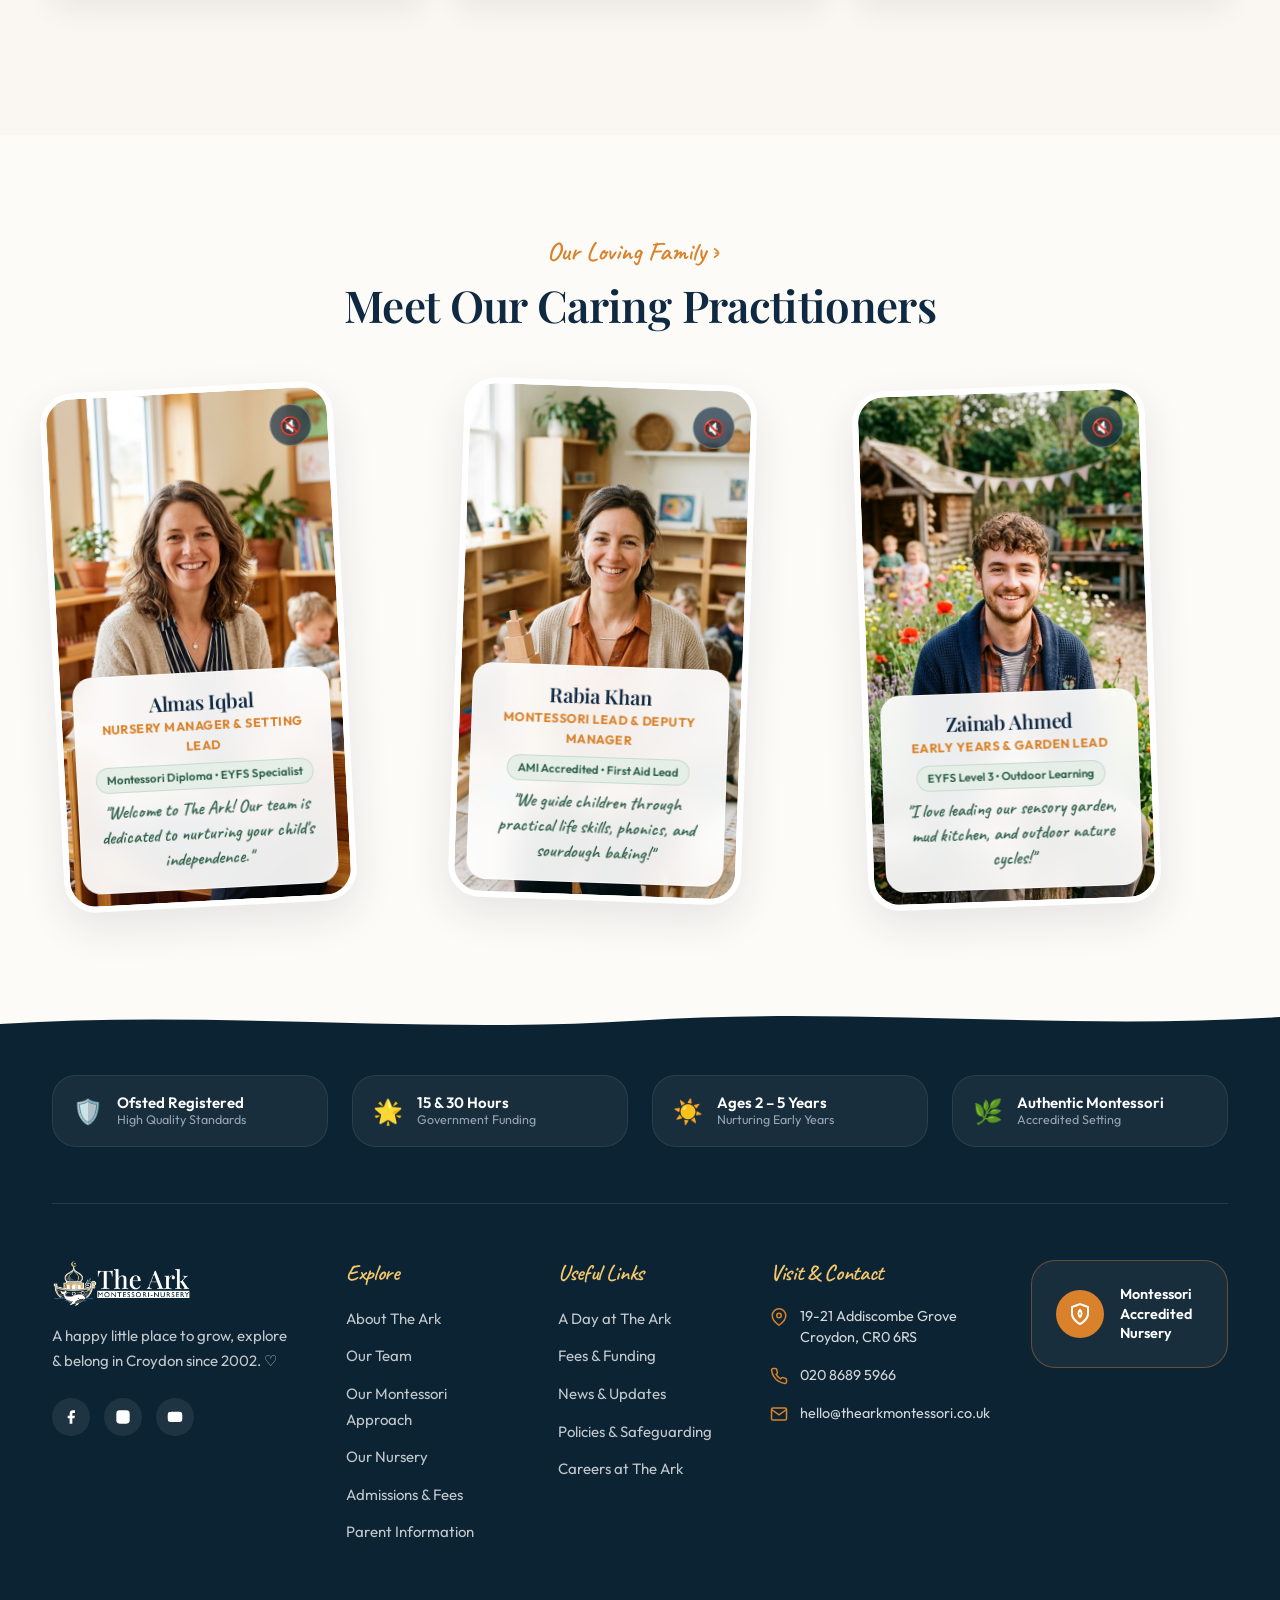
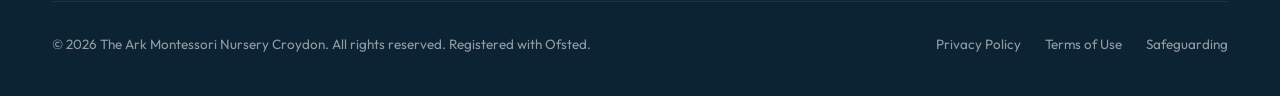
==== commit 32f54519: "Update all 9:16 vertical video reel containers across index.html, about.html, and our-team.html to u" ====
--- a/about.html
+++ b/about.html
@@ -23,9 +23,10 @@
       <a href="index.html" class="brand-logo" aria-label="The Ark Home">
         <img src="assets/images/logo-horizontal.png" alt="The Ark Montessori Nursery">
       </a>
-      <nav class="desktop-nav" aria-label="Primary Navigation">
+      <nav class="desktop-nav" aria-label="Main Navigation">
         <a href="index.html" class="nav-link">Home</a>
         <a href="about.html" class="nav-link active">About The Ark</a>
+        <a href="our-team.html" class="nav-link">Our Team</a>
         <a href="our-approach.html" class="nav-link">Our Montessori Approach</a>
         <a href="our-environment.html" class="nav-link">Our Nursery</a>
         <a href="admissions.html" class="nav-link">Admissions & Fees</a>
@@ -34,7 +35,7 @@
       </nav>
       <div class="header-actions">
         <button type="button" class="btn btn-primary btn-book-visit">Book a Visit</button>
-        <button type="button" class="mobile-toggle" aria-label="Toggle navigation menu" aria-expanded="false">
+        <button type="button" class="mobile-toggle" aria-label="Toggle Mobile Menu" aria-expanded="false">
           <span class="hamburger-line"></span>
           <span class="hamburger-line"></span>
           <span class="hamburger-line"></span>
@@ -45,10 +46,11 @@
 
   <!-- Mobile Drawer -->
   <div class="mobile-drawer-backdrop"></div>
-  <aside class="mobile-drawer">
+  <aside class="mobile-drawer" aria-label="Mobile Navigation">
     <ul class="mobile-nav-list">
       <li><a href="index.html" class="mobile-nav-link">Home <span>→</span></a></li>
       <li><a href="about.html" class="mobile-nav-link">About The Ark <span>→</span></a></li>
+      <li><a href="our-team.html" class="mobile-nav-link">Our Team <span>→</span></a></li>
       <li><a href="our-approach.html" class="mobile-nav-link">Our Montessori Approach <span>→</span></a></li>
       <li><a href="our-environment.html" class="mobile-nav-link">Our Nursery <span>→</span></a></li>
       <li><a href="admissions.html" class="mobile-nav-link">Admissions & Fees <span>→</span></a></li>
@@ -145,7 +147,7 @@
           <div class="team-card">
             <div class="team-video-wrapper">
               <video autoplay loop muted playsinline poster="assets/images/team-headteacher.png">
-                <source src="assets/videos/almas-iqbal-greeting.mp4" type="video/mp4">
+                <source src="assets/videos/ark1.mp4" type="video/mp4">
                 <img src="assets/images/team-headteacher.png" alt="Almas Iqbal - Nursery Manager at The Ark Montessori Nursery Croydon">
               </video>
             </div>
@@ -166,7 +168,7 @@
           <div class="team-card">
             <div class="team-video-wrapper">
               <video autoplay loop muted playsinline poster="assets/images/team-lead.png">
-                <source src="assets/videos/rabia-khan-greeting.mp4" type="video/mp4">
+                <source src="assets/videos/ark1.mp4" type="video/mp4">
                 <img src="assets/images/team-lead.png" alt="Rabia Khan - Montessori Lead Practitioner & Deputy Manager">
               </video>
             </div>
@@ -187,7 +189,7 @@
           <div class="team-card">
             <div class="team-video-wrapper">
               <video autoplay loop muted playsinline poster="assets/images/team-earlyyears.png">
-                <source src="assets/videos/zainab-ahmed-greeting.mp4" type="video/mp4">
+                <source src="assets/videos/ark1.mp4" type="video/mp4">
                 <img src="assets/images/team-earlyyears.png" alt="Zainab Ahmed - Early Years Practitioner & Garden Lead">
               </video>
             </div>
--- a/css/header.css
+++ b/css/header.css
@@ -9,17 +9,31 @@
   left: 0;
   right: 0;
   height: var(--header-height);
-  background-color: rgba(250, 247, 242, 0.95);
-  backdrop-filter: blur(12px);
-  -webkit-backdrop-filter: blur(12px);
+  background-color: #FAF7F2;
+  box-shadow: 0 8px 30px rgba(15, 41, 66, 0.08);
   z-index: 1000;
-  border-bottom: 1px solid rgba(12, 35, 51, 0.06);
-  transition: background-color var(--transition-smooth), box-shadow var(--transition-smooth), height var(--transition-smooth);
+  border-bottom: none;
+  overflow: visible !important;
+  transition: background-color var(--transition-smooth), box-shadow var(--transition-smooth);
+}
+
+.site-header::after {
+  content: '';
+  position: absolute;
+  bottom: -34px;
+  left: 0;
+  width: 100%;
+  height: 36px;
+  background-image: url("data:image/svg+xml,%3Csvg xmlns='http://www.w3.org/2000/svg' viewBox='0 0 1200 45' preserveAspectRatio='none'%3E%3Cpath fill='%23FAF7F2' d='M0,15 C80,38 160,2 240,28 C320,44 400,6 480,32 C560,42 640,4 720,30 C800,42 880,6 960,28 C1040,42 1120,4 1200,30 V0 H0 Z'/%3E%3Cpath stroke='%23D9822B' stroke-width='4.5' stroke-linecap='round' stroke-linejoin='round' stroke-opacity='0.9' fill='none' d='M0,15 C80,38 160,2 240,28 C320,44 400,6 480,32 C560,42 640,4 720,30 C800,42 880,6 960,28 C1040,42 1120,4 1200,30'/%3E%3Cpath stroke='%232C5E47' stroke-width='3' stroke-linecap='round' stroke-linejoin='round' stroke-opacity='0.5' fill='none' d='M0,22 C100,4 180,36 280,12 C380,34 460,10 560,36 C660,10 740,36 840,12 C940,36 1020,10 1200,34'/%3E%3Cpath stroke='%23E59A5A' stroke-width='2.2' stroke-linecap='round' stroke-dasharray='12 6' stroke-opacity='0.6' fill='none' d='M0,10 C90,32 170,8 260,30 C350,8 450,32 550,14 C650,32 750,8 850,30 C950,8 1050,32 1200,12'/%3E%3C/svg%3E");
+  background-size: 100% 100%;
+  background-repeat: no-repeat;
+  pointer-events: none;
+  z-index: 1001;
 }
 
 .site-header.scrolled {
-  box-shadow: 0 4px 20px rgba(12, 35, 51, 0.06);
-  background-color: rgba(250, 247, 242, 0.98);
+  box-shadow: 0 8px 35px rgba(15, 41, 66, 0.12);
+  background-color: #FAF7F2;
 }
 
 .header-inner {
@@ -59,15 +73,16 @@
 .desktop-nav {
   display: flex;
   align-items: center;
-  gap: 1.75rem;
+  gap: 1.1rem;
 }
 
 .nav-link {
-  font-size: 0.9375rem;
+  font-size: 0.875rem;
   font-weight: 500;
   color: var(--color-navy);
   padding: 0.5rem 0;
   position: relative;
+  white-space: nowrap;
   transition: color var(--transition-fast);
 }
 
@@ -219,7 +234,7 @@
 }
 
 /* Responsive Rules for Header */
-@media (max-width: 1080px) {
+@media (max-width: 1240px) {
   .desktop-nav {
     display: none;
   }
--- a/css/hero.css
+++ b/css/hero.css
@@ -5,7 +5,7 @@
 
 .hero-section {
   position: relative;
-  padding-top: calc(var(--header-height) + 2rem);
+  padding-top: calc(var(--header-height) + 3.5rem);
   padding-bottom: 0;
   background-color: #FDFBF7;
   overflow: hidden;
@@ -423,7 +423,7 @@
 /* Section Below Hero: Why Families Choose The Ark */
 .why-choose-section {
   background-color: #FAF7F2;
-  padding: 4.5rem 0;
+  padding: 1.25rem 0 4.5rem 0;
   position: relative;
 }
 
